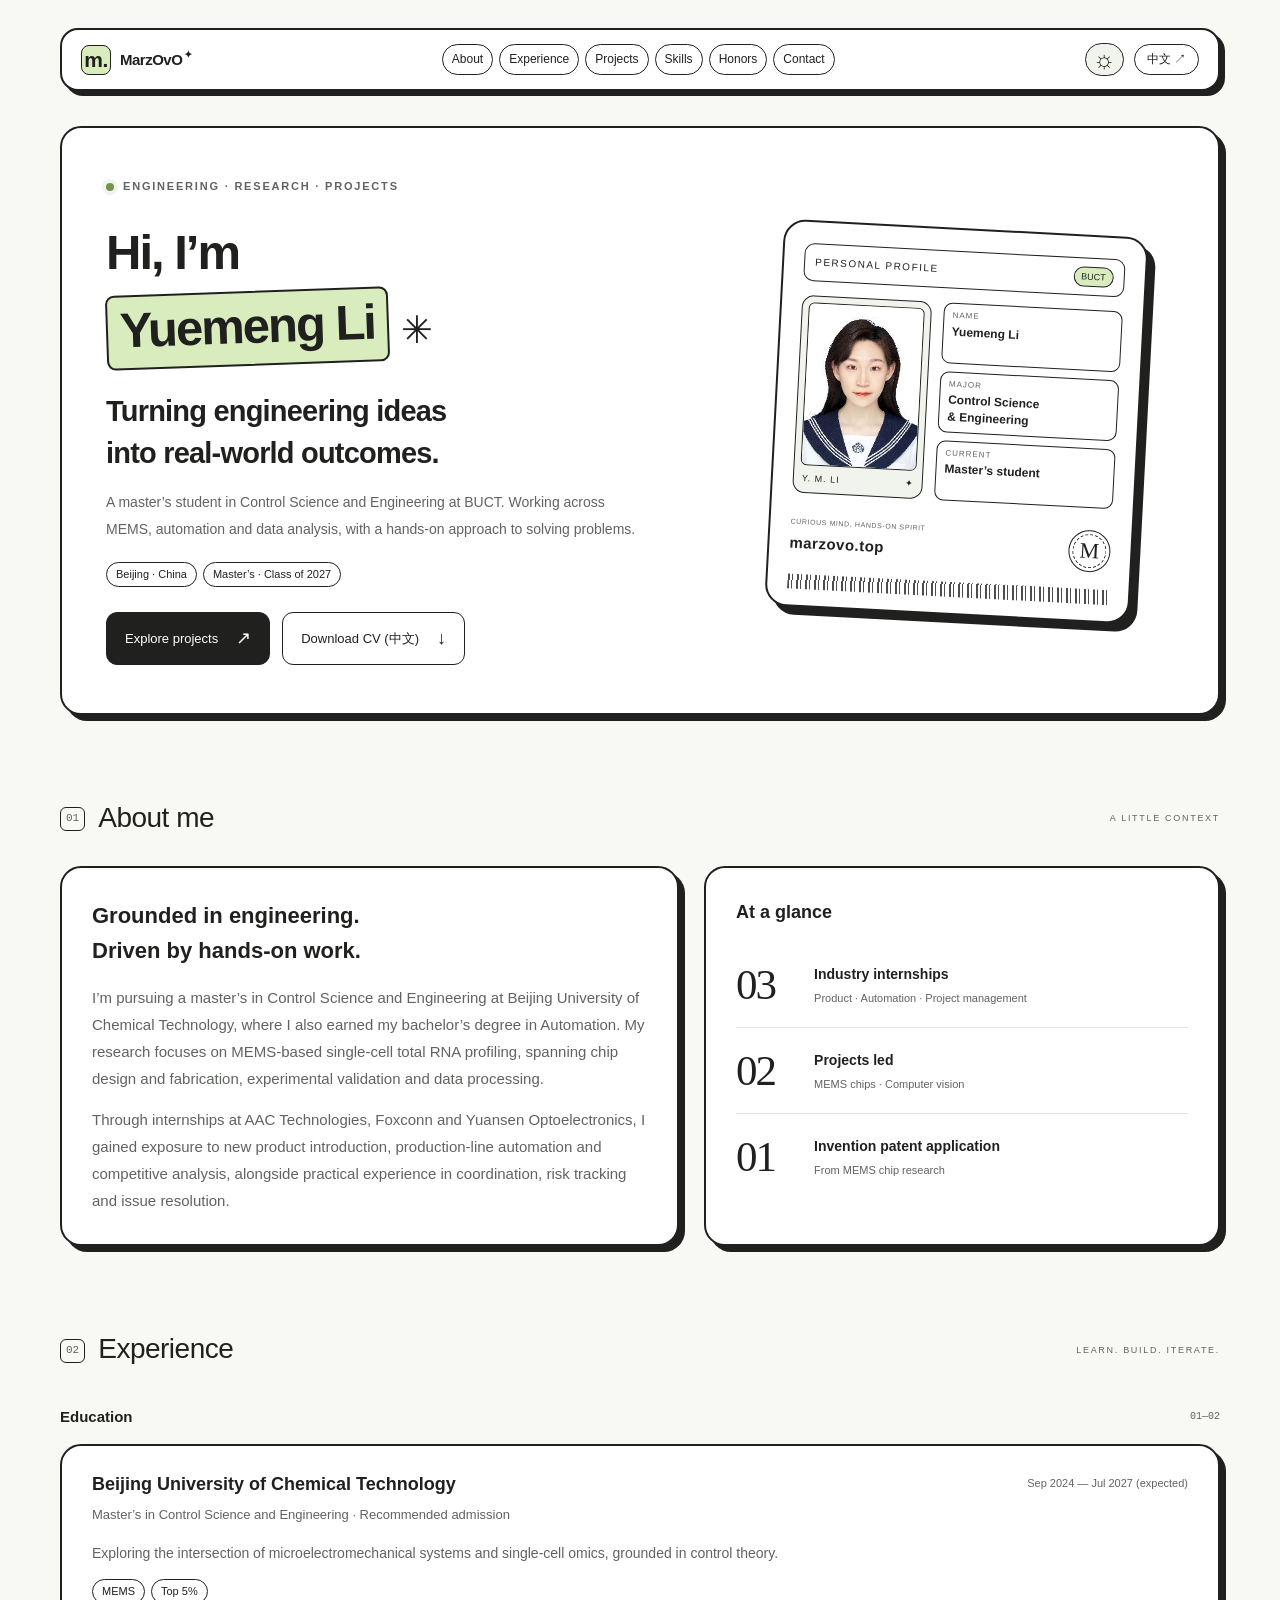
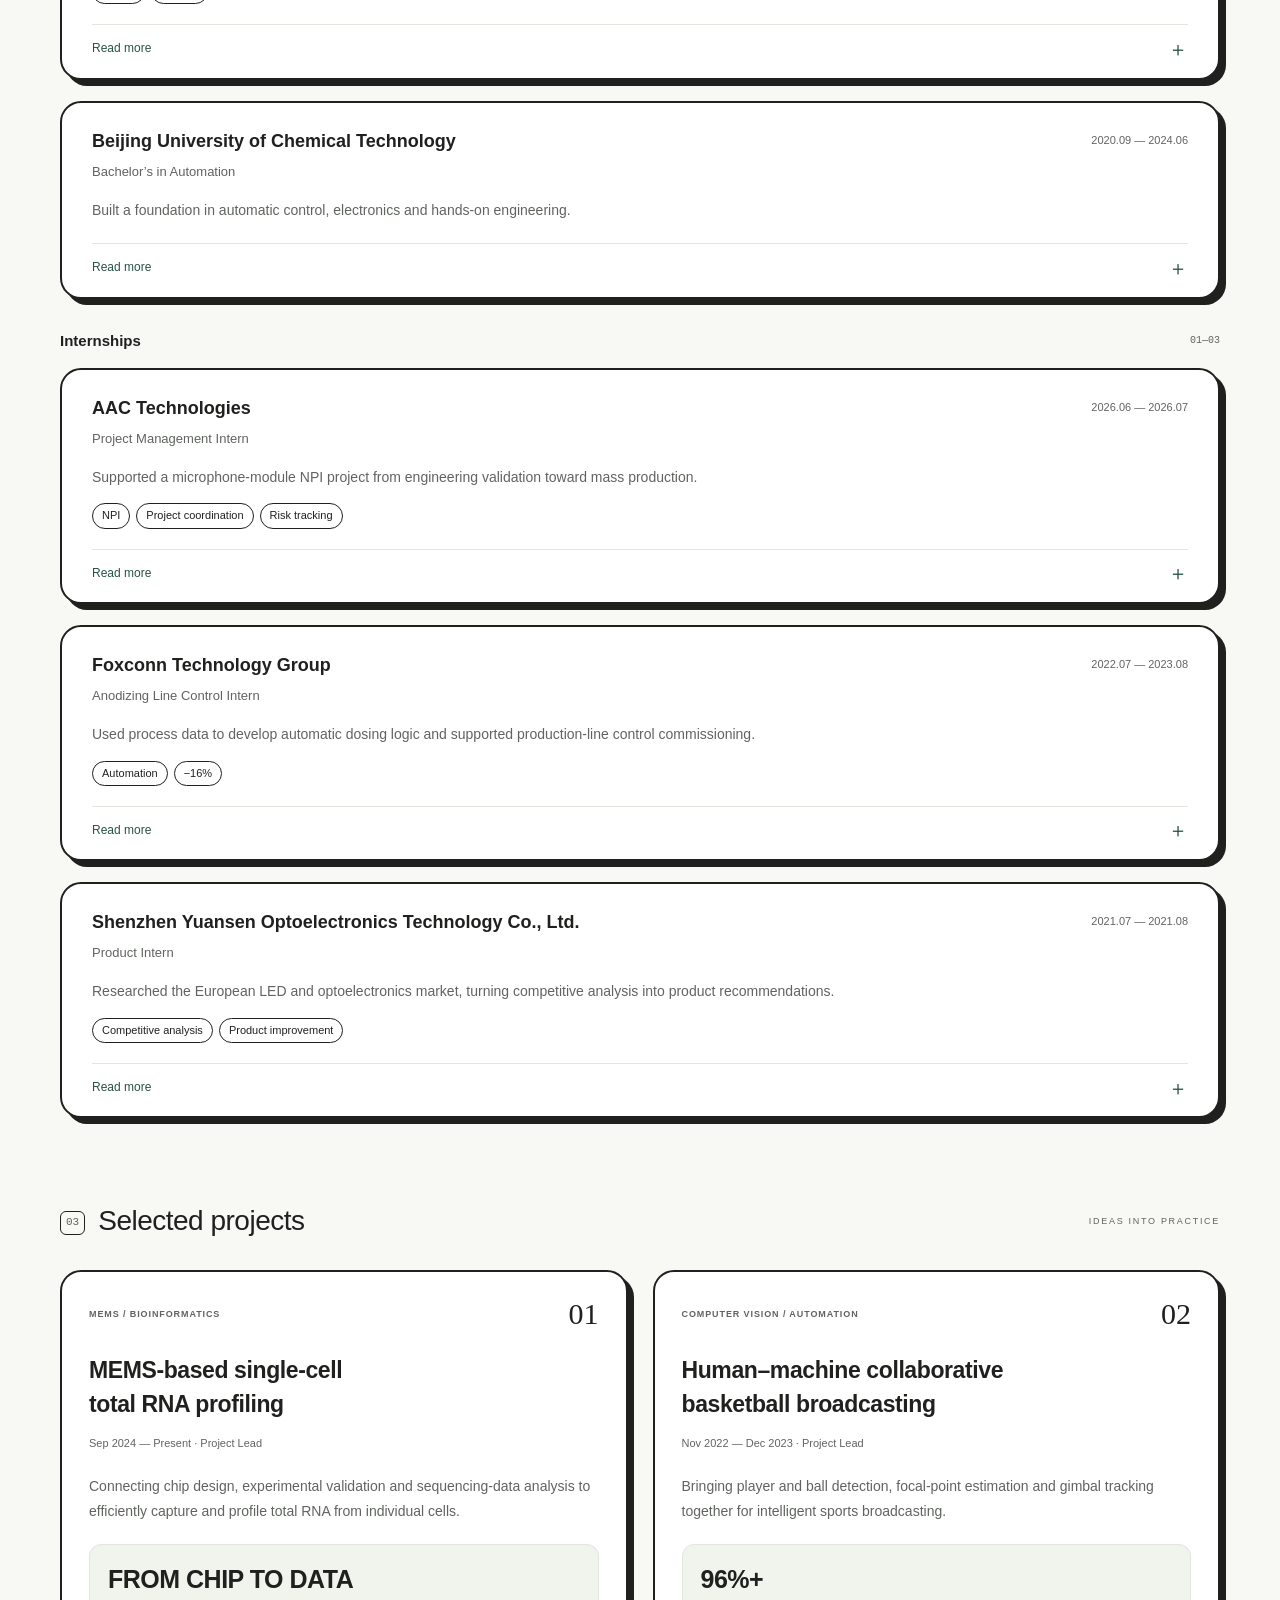
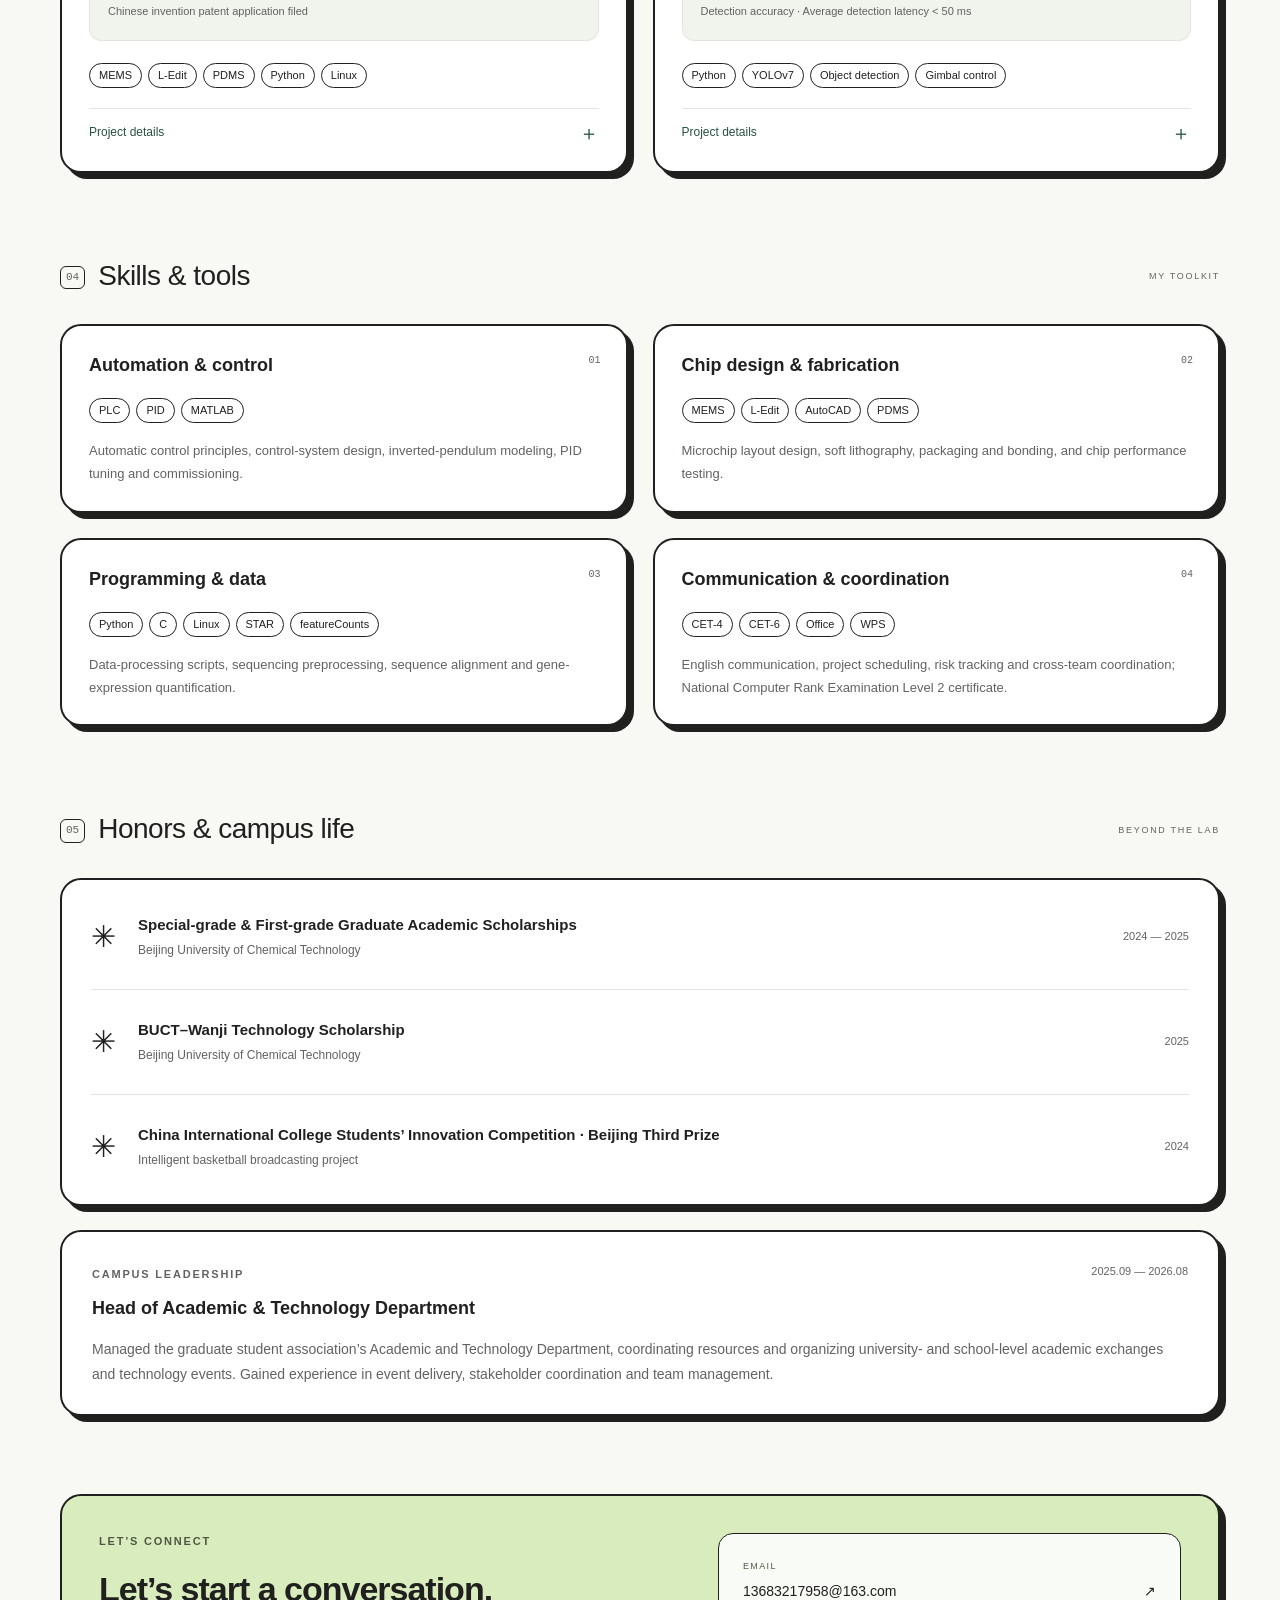
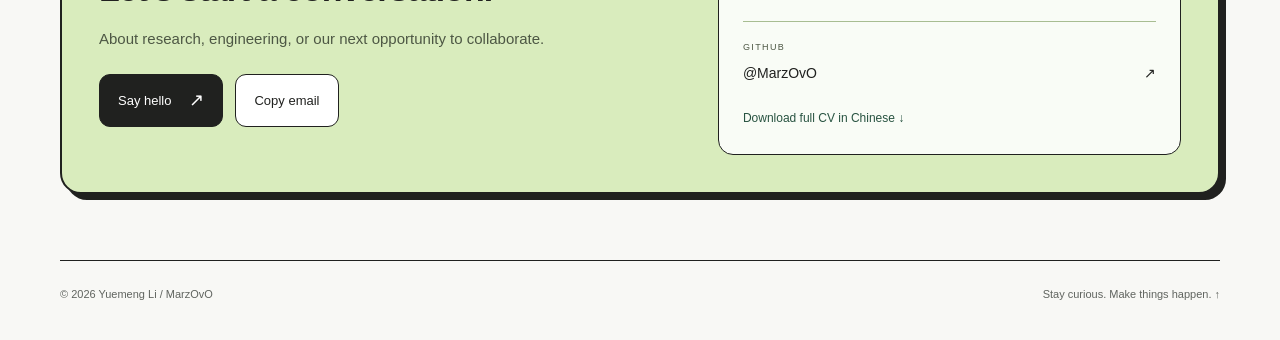
==== en/index.html @ f5cf318f "Build bilingual resume portfolio with responsive reference-inspired design" ====
<!doctype html>
<html lang="en">
<head>
<meta charset="utf-8"><meta name="viewport" content="width=device-width,initial-scale=1">
<title>Yuemeng Li | Engineering, Research & Projects</title><meta name="description" content="Personal portfolio of Yuemeng Li, a master’s student in Control Science and Engineering at BUCT, working across MEMS, automation, data analysis and project coordination.">
<meta name="theme-color" content="#f8f8f5"><meta name="color-scheme" content="light dark">
<link rel="canonical" href="https://marzovo.top/en/">
<link rel="alternate" hreflang="zh-CN" href="https://marzovo.top/"><link rel="alternate" hreflang="en" href="https://marzovo.top/en/"><link rel="alternate" hreflang="x-default" href="https://marzovo.top/">
<meta property="og:type" content="website"><meta property="og:title" content="Yuemeng Li | Engineering, Research & Projects"><meta property="og:description" content="Personal portfolio of Yuemeng Li, a master’s student in Control Science and Engineering at BUCT, working across MEMS, automation, data analysis and project coordination."><meta property="og:url" content="https://marzovo.top/en/"><meta property="og:locale" content="en_US">
<link rel="icon" type="image/svg+xml" href="../assets/favicon.svg">
<script src="../assets/theme.js"></script><link rel="stylesheet" href="../assets/style.css">
<script src="../assets/site.js" defer></script>
</head>
<body>
<a class="skip-link" href="#main">Skip to content</a>
<header class="site-header wrap"><a href="../index.html" class="brand" aria-label="Yuemeng Li, home"><span class="brand-mark" aria-hidden="true">m.</span><span>MarzOvO<span class="brand-dot" aria-hidden="true">✦</span></span></a><nav aria-label="Main navigation"><a href="#about">About</a><a href="#experience">Experience</a><a href="#projects">Projects</a><a href="#skills">Skills</a><a href="#honors">Honors</a><a href="#contact">Contact</a></nav><div class="header-controls"><button type="button" class="theme-toggle" aria-label="Toggle color theme" aria-pressed="false" hidden><span class="sun" aria-hidden="true">☼</span><span class="moon" aria-hidden="true">☾</span></button><a class="language-toggle" href="../index.html" lang="zh-CN" hreflang="zh-CN">中文<span aria-hidden="true"> ↗</span></a></div></header>
<main id="main" class="wrap">
<section class="hero card" aria-labelledby="intro-title"><div class="hero-copy"><p class="eyebrow"><span class="status-dot"></span>ENGINEERING · RESEARCH · PROJECTS</p><h1 id="intro-title">Hi, I’m<br><span class="name-label">Yuemeng Li</span><span class="hello-star" aria-hidden="true">✳</span></h1><p class="hero-title">Turning engineering ideas<br>into real-world outcomes.</p><p class="hero-description">A master’s student in Control Science and Engineering at BUCT. Working across MEMS, automation and data analysis, with a hands-on approach to solving problems.</p><div class="pills"><span>Beijing · China</span><span>Master’s · Class of 2027</span></div><div class="actions"><a class="button primary" href="#projects">Explore projects <span aria-hidden="true">↗</span></a><a class="button" href="../assets/resume-zh.pdf" download="Li-Yuemeng-CV-ZH.pdf">Download CV (中文) <span aria-hidden="true">↓</span></a></div></div>
<aside class="profile-card" aria-label="Profile card"><div class="id-header"><span>PERSONAL PROFILE</span><span class="id-chip">BUCT</span></div><div class="id-body"><div class="portrait-frame"><img src="../assets/portrait.jpg" alt="Portrait of Yuemeng Li" width="179" height="251"><div class="photo-caption">Y. M. LI <span>✦</span></div></div><dl><div><dt>NAME</dt><dd>Yuemeng Li</dd></div><div><dt>MAJOR</dt><dd>Control Science<br>& Engineering</dd></div><div><dt>CURRENT</dt><dd>Master’s student</dd></div></dl></div><div class="id-footer"><div><span class="tiny-label">CURIOUS MIND, HANDS-ON SPIRIT</span><span class="id-domain">marzovo.top</span></div><span class="seal" aria-hidden="true">M</span></div><div class="id-stripes" aria-hidden="true"></div></aside></section>
<section id="about"><div class="section-heading"><h2><span class="section-number">01</span>About me</h2><span class="section-note">A LITTLE CONTEXT</span></div><div class="about-grid"><article class="card about-copy"><h3>Grounded in engineering.<br>Driven by hands-on work.</h3><p>I’m pursuing a master’s in Control Science and Engineering at Beijing University of Chemical Technology, where I also earned my bachelor’s degree in Automation. My research focuses on MEMS-based single-cell total RNA profiling, spanning chip design and fabrication, experimental validation and data processing.</p><p>Through internships at AAC Technologies, Foxconn and Yuansen Optoelectronics, I gained exposure to new product introduction, production-line automation and competitive analysis, alongside practical experience in coordination, risk tracking and issue resolution.</p></article><aside class="card snapshot"><h3>At a glance</h3><div class="snapshot-row"><strong>03</strong><div><b>Industry internships</b><span>Product · Automation · Project management</span></div></div><div class="snapshot-row"><strong>02</strong><div><b>Projects led</b><span>MEMS chips · Computer vision</span></div></div><div class="snapshot-row"><strong>01</strong><div><b>Invention patent application</b><span>From MEMS chip research</span></div></div></aside></div></section>
<section id="experience"><div class="section-heading"><h2><span class="section-number">02</span>Experience</h2><span class="section-note">LEARN. BUILD. ITERATE.</span></div><h3 class="subheading">Education<span>01—02</span></h3><div class="entries"><article class="card entry"><div class="entry-heading"><div><h4>Beijing University of Chemical Technology</h4><p class="role">Master’s in Control Science and Engineering · Recommended admission</p></div><span class="date">Sep 2024 — Jul 2027 (expected)</span></div><p>Exploring the intersection of microelectromechanical systems and single-cell omics, grounded in control theory.</p><div class="pills"><span>MEMS</span><span>Top 5%</span></div><details><summary>Read more<span aria-hidden="true">＋</span></summary><div class="detail-content"><ul><li>GPA: 3.53 / 4.00; top 5% of the cohort.</li><li>Key courses: Modern Sensing Technology, Microelectromechanical Systems, System Identification and Modeling.</li></ul></div></details></article><article class="card entry"><div class="entry-heading"><div><h4>Beijing University of Chemical Technology</h4><p class="role">Bachelor’s in Automation</p></div><span class="date">2020.09 — 2024.06</span></div><p>Built a foundation in automatic control, electronics and hands-on engineering.</p><details><summary>Read more<span aria-hidden="true">＋</span></summary><div class="detail-content"><ul><li>GPA: 3.52 / 4.33; top 5% of the cohort.</li><li>Key courses: Automatic Control Principles, Modern Control Theory, Process Control, Analog Electronics and Digital Electronics.</li></ul></div></details></article></div><h3 class="subheading">Internships<span>01—03</span></h3><div class="entries"><article class="card entry"><div class="entry-heading"><div><h4>AAC Technologies</h4><p class="role">Project Management Intern</p></div><span class="date">2026.06 — 2026.07</span></div><p>Supported a microphone-module NPI project from engineering validation toward mass production.</p><div class="pills"><span>NPI</span><span>Project coordination</span><span>Risk tracking</span></div><details><summary>Read more<span aria-hidden="true">＋</span></summary><div class="detail-content"><ul><li>Helped maintain schedules and milestones, tracking design, materials, processes, equipment and production-line readiness.</li><li>Consolidated pilot yield, reliability, test consistency and quality-validation data, and tracked risks and deviations through closure.</li><li>Supported project progression as the sample scale grew from approximately 11.8K to 20K and product configurations converged.</li></ul></div></details></article><article class="card entry"><div class="entry-heading"><div><h4>Foxconn Technology Group</h4><p class="role">Anodizing Line Control Intern</p></div><span class="date">2022.07 — 2023.08</span></div><p>Used process data to develop automatic dosing logic and supported production-line control commissioning.</p><div class="pills"><span>Automation</span><span>−16%</span></div><details><summary>Read more<span aria-hidden="true">＋</span></summary><div class="detail-content"><ul><li>Monitored chemical concentrations and developed automatic dosing logic using collected data, reducing concentration fluctuations by approximately 16% and the frequency of manual dosing.</li><li>Helped commission automated overhead-crane controls, testing dwell times and travel paths for precise transfers between process baths.</li></ul></div></details></article><article class="card entry"><div class="entry-heading"><div><h4>Shenzhen Yuansen Optoelectronics Technology Co., Ltd.</h4><p class="role">Product Intern</p></div><span class="date">2021.07 — 2021.08</span></div><p>Researched the European LED and optoelectronics market, turning competitive analysis into product recommendations.</p><div class="pills"><span>Competitive analysis</span><span>Product improvement</span></div><details><summary>Read more<span aria-hidden="true">＋</span></summary><div class="detail-content"><ul><li>Collected specifications and pricing for 30+ competing products, conducting benchmark tests and price-elasticity analysis.</li><li>Proposed improvements based on competitor limitations and market gaps, and supported pricing and European-market promotion plans.</li></ul></div></details></article></div></section>
<section id="projects"><div class="section-heading"><h2><span class="section-number">03</span>Selected projects</h2><span class="section-note">IDEAS INTO PRACTICE</span></div><div class="project-grid"><article class="card project"><div class="project-top"><span class="eyebrow">MEMS / BIOINFORMATICS</span><span class="project-number">01</span></div><h3>MEMS-based single-cell<br>total RNA profiling</h3><p class="date">Sep 2024 — Present · Project Lead</p><p>Connecting chip design, experimental validation and sequencing-data analysis to efficiently capture and profile total RNA from individual cells.</p><div class="project-result"><strong>FROM CHIP TO DATA</strong><span>Chinese invention patent application filed</span></div><div class="pills"><span>MEMS</span><span>L-Edit</span><span>PDMS</span><span>Python</span><span>Linux</span></div><details><summary>Project details<span aria-hidden="true">＋</span></summary><div class="detail-content"><ul><li>Led chip structure design, mold lithography, PDMS casting and performance testing, iterating the chip and experimental protocols based on results.</li><li>Developed and ran part of the data-processing workflow with Cutadapt, STAR and featureCounts for sequencing preprocessing, alignment, expression quantification and downstream analysis.</li><li>Chinese invention patent application no. 2025115308827.</li></ul></div></details></article><article class="card project"><div class="project-top"><span class="eyebrow">COMPUTER VISION / AUTOMATION</span><span class="project-number">02</span></div><h3>Human–machine collaborative<br>basketball broadcasting</h3><p class="date">Nov 2022 — Dec 2023 · Project Lead</p><p>Bringing player and ball detection, focal-point estimation and gimbal tracking together for intelligent sports broadcasting.</p><div class="project-result"><strong>96%+</strong><span>Detection accuracy · Average detection latency < 50 ms</span></div><div class="pills"><span>Python</span><span>YOLOv7</span><span>Object detection</span><span>Gimbal control</span></div><details><summary>Project details<span aria-hidden="true">＋</span></summary><div class="detail-content"><ul><li>Built a labeled basketball dataset, trained a YOLOv7 player-and-ball detection model and deployed it on a mobile device.</li><li>Proposed a focal-point calculation method based on minimum enclosing circle fitting, using centroids and confidence scores; transmitted coordinates wirelessly to a microcontroller for automatic gimbal tracking.</li><li>Recognized under the national undergraduate innovation and entrepreneurship training program; awarded third prize in the Beijing division of the China International College Students’ Innovation Competition.</li></ul></div></details></article></div></section>
<section id="skills"><div class="section-heading"><h2><span class="section-number">04</span>Skills & tools</h2><span class="section-note">MY TOOLKIT</span></div><div class="skills-grid"><article class="card skill"><span class="skill-index">01</span><h3>Automation & control</h3><div class="pills"><span>PLC</span><span>PID</span><span>MATLAB</span></div><p>Automatic control principles, control-system design, inverted-pendulum modeling, PID tuning and commissioning.</p></article><article class="card skill"><span class="skill-index">02</span><h3>Chip design & fabrication</h3><div class="pills"><span>MEMS</span><span>L-Edit</span><span>AutoCAD</span><span>PDMS</span></div><p>Microchip layout design, soft lithography, packaging and bonding, and chip performance testing.</p></article><article class="card skill"><span class="skill-index">03</span><h3>Programming & data</h3><div class="pills"><span>Python</span><span>C</span><span>Linux</span><span>STAR</span><span>featureCounts</span></div><p>Data-processing scripts, sequencing preprocessing, sequence alignment and gene-expression quantification.</p></article><article class="card skill"><span class="skill-index">04</span><h3>Communication & coordination</h3><div class="pills"><span>CET-4</span><span>CET-6</span><span>Office</span><span>WPS</span></div><p>English communication, project scheduling, risk tracking and cross-team coordination; National Computer Rank Examination Level 2 certificate.</p></article></div></section>
<section id="honors"><div class="section-heading"><h2><span class="section-number">05</span>Honors & campus life</h2><span class="section-note">BEYOND THE LAB</span></div><div class="card awards"><div class="award-row"><span class="award-star" aria-hidden="true">✳</span><div><h3>Special-grade & First-grade Graduate Academic Scholarships</h3><p>Beijing University of Chemical Technology</p></div><span class="date">2024 — 2025</span></div><div class="award-row"><span class="award-star" aria-hidden="true">✳</span><div><h3>BUCT–Wanji Technology Scholarship</h3><p>Beijing University of Chemical Technology</p></div><span class="date">2025</span></div><div class="award-row"><span class="award-star" aria-hidden="true">✳</span><div><h3>China International College Students’ Innovation Competition · Beijing Third Prize</h3><p>Intelligent basketball broadcasting project</p></div><span class="date">2024</span></div></div><article class="card campus"><div class="entry-heading"><div><span class="eyebrow">CAMPUS LEADERSHIP</span><h3>Head of Academic & Technology Department</h3></div><span class="date">2025.09 — 2026.08</span></div><p>Managed the graduate student association’s Academic and Technology Department, coordinating resources and organizing university- and school-level academic exchanges and technology events. Gained experience in event delivery, stakeholder coordination and team management.</p></article></section>
<section id="contact" class="card contact"><div><p class="eyebrow">LET’S CONNECT</p><h2>Let’s start a conversation.</h2><p>About research, engineering, or our next opportunity to collaborate.</p><div class="actions"><a class="button primary" href="mailto:13683217958@163.com">Say hello <span aria-hidden="true">↗</span></a><button type="button" class="button copy-email" hidden>Copy email</button></div><p id="copy-status" class="copy-status" role="status" aria-live="polite"></p></div><div class="contact-info"><div><span class="tiny-label">EMAIL</span><a href="mailto:13683217958@163.com">13683217958@163.com <span aria-hidden="true">↗</span></a></div><div><span class="tiny-label">GITHUB</span><a href="https://github.com/MarzOvO" target="_blank" rel="noopener noreferrer">@MarzOvO <span aria-hidden="true">↗</span></a></div><a class="text-link" href="../assets/resume-zh.pdf" download="Li-Yuemeng-CV-ZH.pdf">Download full CV in Chinese ↓</a></div></section>
</main><footer class="wrap"><p>© 2026 Yuemeng Li <span> / MarzOvO</span></p><a href="#main">Stay curious. Make things happen. ↑</a></footer>
</body></html>
---- assets/style.css ----
:root{--bg:#f8f8f5;--paper:#fff;--ink:#20211f;--muted:#60645f;--accent:#d9ecbd;--link:#285341;--shadow:#20211f;--line:#e3e5df;--soft:#f1f3ed;color-scheme:light}
:root[data-theme="dark"]{--bg:#191d1b;--paper:#242a26;--ink:#f0f3eb;--muted:#b9c3b7;--accent:#d9ecbd;--link:#c1e4a7;--shadow:#080b09;--line:#465044;--soft:#30392f;color-scheme:dark}
*{box-sizing:border-box}html{scroll-behavior:smooth;scroll-padding-top:115px}body{margin:0;background:var(--bg);color:var(--ink);font-family:"Segoe UI","Microsoft YaHei","PingFang SC",Arial,sans-serif;font-size:15px;line-height:1.8;-webkit-font-smoothing:antialiased}a{color:inherit;text-decoration:none}button{font:inherit;color:inherit;cursor:pointer}button[hidden]{display:none}button,a,summary{-webkit-tap-highlight-color:transparent}a:focus-visible,button:focus-visible,summary:focus-visible{outline:3px solid var(--link);outline-offset:5px}p,h1,h2,h3,h4{margin:0}p{color:var(--muted)}b,strong,h1,h2,h3,h4{color:var(--ink)}.wrap{width:min(1160px,calc(100% - 80px));margin-inline:auto}.skip-link{position:fixed;top:-100px;left:20px;background:var(--accent);color:#20211f;padding:10px;z-index:50}.skip-link:focus{top:10px}.site-header{display:flex;align-items:center;gap:26px;margin-top:28px;padding:13px 19px;border:2px solid var(--ink);border-radius:18px;box-shadow:5px 5px 0 var(--shadow);background:var(--paper);position:sticky;top:16px;z-index:10}.brand{display:flex;align-items:center;gap:9px;white-space:nowrap;font-weight:650;letter-spacing:-.5px}.brand-mark{display:grid;place-items:center;background:var(--accent);border:1.5px solid var(--ink);border-radius:8px;width:30px;height:30px;color:#20211f;font-size:21px;line-height:1}.brand-dot{font-size:10px;vertical-align:top;margin-left:2px}.site-header nav{display:flex;gap:6px;margin:auto;flex-wrap:wrap;justify-content:center}.site-header nav a,.language-toggle{border:1.5px solid var(--ink);border-radius:30px;padding:5px 12px;font-size:12px;line-height:1.6;white-space:nowrap}.site-header nav a:hover,.language-toggle:hover{background:var(--accent);color:#20211f}.header-controls{display:flex;align-items:center;gap:10px}.theme-toggle{width:39px;height:33px;background:var(--soft);border:1.5px solid var(--ink);border-radius:20px;font-size:25px;line-height:1}.moon{display:none}[data-theme="dark"] .moon{display:inline}[data-theme="dark"] .sun{display:none}.card{background:var(--paper);border:2px solid var(--ink);border-radius:21px;box-shadow:6px 6px 0 var(--shadow)}.hero{display:grid;grid-template-columns:minmax(0,1.35fr) minmax(300px,1fr);gap:46px;align-items:center;padding:50px 44px 48px;margin-top:35px;position:relative}.eyebrow{font-size:11px;letter-spacing:1.8px;font-weight:600;line-height:1.6;color:var(--muted)}.hero .eyebrow{display:flex;align-items:center;gap:9px}.status-dot{width:8px;height:8px;border-radius:50%;background:#75934e;box-shadow:0 0 0 4px var(--soft)}h1{font-size:clamp(36px,4.2vw,54px);font-weight:650;line-height:1.32;letter-spacing:-2px;margin-top:24px}.name-label{display:inline-block;background:var(--accent);color:#20211f;border:2px solid var(--ink);border-radius:9px;padding:1px 12px 5px;margin:7px 0 0;transform:rotate(-2deg)}.hello-star{font-size:50px;margin-left:18px;display:inline-block;color:var(--ink);font-weight:400;vertical-align:middle}.hero-title{color:var(--ink);font-size:clamp(24px,2.8vw,34px);font-weight:650;letter-spacing:-.8px;line-height:1.45;margin:24px 0 15px}.hero-description{max-width:535px;line-height:1.9}.pills{display:flex;gap:6px;flex-wrap:wrap}.pills span{border:1px solid var(--ink);border-radius:30px;font-size:11px;line-height:1.55;padding:3px 9px;color:var(--ink)}.hero .pills{margin-top:20px}.actions{display:flex;gap:12px;flex-wrap:wrap;margin-top:25px}.button{display:inline-flex;align-items:center;justify-content:center;gap:18px;min-height:45px;padding:9px 18px;border:1.5px solid var(--ink);border-radius:11px;background:var(--paper);font-size:13px;font-weight:500;transition:transform .15s,box-shadow .15s}.button:hover{transform:translate(-2px,-2px);box-shadow:3px 3px 0 var(--shadow)}.button.primary{background:var(--ink);color:var(--paper)}.button span{font-size:18px}.profile-card{background:var(--paper);border:2px solid var(--ink);border-radius:22px;box-shadow:8px 8px 0 var(--shadow);padding:21px 20px 16px;transform:rotate(3deg);max-width:365px;width:100%;justify-self:center;position:relative}.id-header{border:1.5px solid var(--ink);border-radius:10px;padding:8px 10px;display:flex;align-items:center;justify-content:space-between;font-size:10px;letter-spacing:1.5px}.id-chip{border:1px solid var(--ink);border-radius:20px;font-size:9px;letter-spacing:0;padding:1px 7px;background:var(--accent);color:#20211f}.id-body{display:grid;grid-template-columns:130px minmax(0,1fr);gap:12px;margin-top:14px}.portrait-frame{padding:6px;border:1.5px solid var(--ink);border-radius:12px;background:var(--soft)}.portrait-frame img{display:block;width:100%;height:auto;aspect-ratio:179/251;object-fit:cover;border:1px solid var(--ink);border-radius:6px}.photo-caption{display:flex;justify-content:space-between;align-items:center;font-size:9px;letter-spacing:1px;padding:5px 2px 0}dl{margin:0;display:flex;flex-direction:column;gap:8px}dl>div{border:1.5px solid var(--ink);border-radius:9px;padding:5px 8px;flex:1}dt{font-size:8px;letter-spacing:1px;color:var(--muted)}dd{margin:0;font-size:12px;font-weight:600;line-height:1.45;overflow-wrap:anywhere}.id-footer{display:flex;align-items:center;justify-content:space-between;margin-top:22px;gap:8px}.tiny-label{display:block;color:var(--muted);font-size:9px;letter-spacing:1.4px}.id-footer .tiny-label{font-size:7px;letter-spacing:.6px}.id-domain{font-size:15px;font-weight:600;letter-spacing:.5px}.seal{border:1.5px solid var(--ink);border-radius:50%;height:42px;width:42px;display:grid;place-items:center;outline:1px dashed var(--ink);outline-offset:-5px;font-family:Georgia,serif;font-size:22px}.id-stripes{margin-top:17px;height:15px;opacity:.8;background:repeating-linear-gradient(90deg,var(--ink) 0 2px,transparent 2px 4px,var(--ink) 4px 5px,transparent 5px 9px);width:100%}section:not(.hero){margin-top:78px}.section-heading{display:flex;align-items:center;justify-content:space-between;gap:18px;margin-bottom:23px}h2{font-size:28px;font-weight:500;letter-spacing:-.5px}.section-number{display:inline-block;font-family:ui-monospace,monospace;font-size:11px;letter-spacing:0;margin-right:13px;color:var(--muted);vertical-align:middle;border:1px solid var(--ink);border-radius:6px;padding:1px 5px}.section-note{font-size:9px;letter-spacing:1.7px;color:var(--muted)}h3{font-size:18px;line-height:1.6;font-weight:600}h4{font-size:18px;line-height:1.55;font-weight:600}.about-grid{display:grid;grid-template-columns:1.2fr 1fr;gap:25px}.about-copy{padding:30px}.about-copy h3{font-size:22px;margin-bottom:16px}.about-copy p+p{margin-top:14px}.snapshot{padding:30px}.snapshot h3{margin-bottom:15px}.snapshot-row{display:flex;align-items:center;gap:23px;padding:18px 0;border-bottom:1px solid var(--line)}.snapshot-row:last-child{border:0;padding-bottom:0}.snapshot-row strong{font-family:Georgia,serif;font-size:43px;line-height:1;letter-spacing:-2px;width:55px;font-weight:400}.snapshot-row b{font-size:14px}.snapshot-row span{display:block;font-size:11px;margin-top:2px;color:var(--muted)}.subheading{display:flex;align-items:center;justify-content:space-between;font-size:15px;margin:30px 0 15px}.subheading span{font-family:ui-monospace,monospace;font-size:10px;font-weight:400;color:var(--muted)}.entries{display:grid;gap:21px}.entry{padding:25px 30px 18px}.entry-heading{display:flex;align-items:flex-start;justify-content:space-between;gap:25px}.role{font-size:13px;margin-top:4px}.date{font-size:11px;color:var(--muted);white-space:nowrap;line-height:1.8}.entry-heading .date{padding-top:3px}.entry>p{margin-top:15px;font-size:14px}.entry>.pills{margin-top:13px}details{border-top:1px solid var(--line);margin-top:20px}summary{padding-top:13px;display:flex;align-items:center;justify-content:space-between;cursor:pointer;list-style:none;font-size:12px;color:var(--link)}summary::-webkit-details-marker{display:none}summary span{font-size:20px;line-height:1;transition:transform .2s}details[open] summary span{transform:rotate(45deg)}.detail-content{font-size:13px;color:var(--muted);padding-top:12px}.detail-content ul{padding-left:20px;margin:0}.detail-content li{margin:8px 0}.project-grid,.skills-grid{display:grid;grid-template-columns:1fr 1fr;gap:25px}.project{padding:27px;display:flex;flex-direction:column}.project-top{display:flex;justify-content:space-between;gap:15px;align-items:center;margin-bottom:24px}.project-top .eyebrow{font-size:9px;letter-spacing:.9px}.project-number{font-family:Georgia,serif;font-size:30px;line-height:1}.project h3{font-size:23px;line-height:1.5;letter-spacing:-.4px}.project>.date{margin-top:12px}.project>p:not(.date){font-size:14px;margin:20px 0;flex:1}.project-result{background:var(--soft);border:1px solid var(--line);border-radius:12px;padding:18px;margin-bottom:22px}.project-result strong{font-size:25px;line-height:1.3;font-weight:600;letter-spacing:-.5px;display:block}.project-result span{display:block;font-size:11px;color:var(--muted);margin-top:7px}.project details{margin-top:20px}.skill{padding:25px 27px;position:relative}.skill-index{position:absolute;top:26px;right:25px;font-family:ui-monospace,monospace;font-size:10px;color:var(--muted)}.skill h3{margin-bottom:18px;padding-right:20px}.skill p{font-size:13px;margin-top:16px}.awards{padding:5px 29px}.award-row{display:flex;align-items:center;gap:22px;padding:25px 0;border-bottom:1px solid var(--line)}.award-row:last-child{border:0}.award-star{font-size:30px;color:var(--ink)}.award-row>div{flex:1}.award-row h3{font-size:15px}.award-row p{font-size:12px;margin-top:3px}.campus{padding:27px 30px;margin-top:24px}.campus h3{margin-top:8px}.campus>p{margin-top:14px;font-size:14px}.contact{display:grid;grid-template-columns:1.25fr 1fr;gap:40px;padding:37px;background:var(--accent);color:#20211f;--paper:#fff;--ink:#20211f;--muted:#4d5744;--link:#285341;--line:#a8bd92}.contact h2{font-size:34px;font-weight:600;line-height:1.4;letter-spacing:-1px;margin:15px 0 12px}.contact-info{align-self:center;padding:24px;border:1.5px solid var(--ink);border-radius:15px;background:#f9fcf6}.contact-info>div+div{border-top:1px solid var(--line);margin-top:17px;padding-top:17px}.contact-info a{display:flex;justify-content:space-between;gap:8px;font-size:14px;overflow-wrap:anywhere}.contact-info .tiny-label{margin-bottom:5px}.contact-info .text-link{margin-top:22px;font-size:12px;color:var(--link);display:inline-block}.copy-status{min-height:20px;font-size:11px;margin-top:8px}.contact .actions{margin-top:22px}footer{display:flex;justify-content:space-between;gap:25px;border-top:1px solid var(--ink);padding:24px 0 35px;margin-top:66px!important;font-size:11px}footer span{color:var(--muted)}footer a{color:var(--muted)}html[lang="en"] .hero-title{font-size:29px}html[lang="en"] h1{font-size:49px}html[lang="en"] .hello-star{font-size:38px;margin-left:12px}html[lang="en"] .hero-description{font-size:14px}html[lang="en"] .site-header{gap:15px}html[lang="en"] .site-header nav a{padding-inline:9px}
@media(min-width:1350px){.hero{padding:57px 49px}.hero-title{font-size:35px}}
@media(max-width:1050px){.wrap{width:calc(100% - 52px)}.site-header{gap:12px;flex-wrap:wrap}.site-header nav{order:3;flex-basis:100%;justify-content:space-between;border-top:1px solid var(--line);padding-top:11px}.header-controls{margin-left:auto}.hero{gap:25px;padding:36px 30px;grid-template-columns:minmax(0,1.2fr) minmax(270px,1fr)}.profile-card{padding:17px 15px}.id-body{grid-template-columns:110px 1fr;gap:8px}.hero-title{font-size:27px}html[lang="en"] h1{font-size:40px}html[lang="en"] .hero-title{font-size:25px}.hello-star{font-size:38px}.about-copy,.snapshot{padding:25px}.entry-heading{gap:15px}.contact{padding:30px;gap:26px}.contact h2{font-size:28px}html{scroll-padding-top:155px}}
@media(max-width:720px){.wrap{width:calc(100% - 36px)}.site-header{margin-top:16px;top:8px;padding:11px 13px;border-radius:14px;box-shadow:4px 4px 0 var(--shadow)}.brand{font-size:14px}.site-header nav{gap:5px;justify-content:flex-start;overflow:auto;flex-wrap:nowrap}.site-header nav a{padding:4px 10px;font-size:11px}.language-toggle{font-size:11px}.hero{grid-template-columns:1fr;padding:30px 25px 38px;gap:40px;margin-top:25px}.hero-copy{max-width:100%}h1,html[lang="en"] h1{font-size:43px;letter-spacing:-1.5px}.hero-title,html[lang="en"] .hero-title{font-size:27px;margin-top:23px}.hero-description{font-size:14px}.desktop-break{display:none}.profile-card{max-width:315px;transform:rotate(2deg);padding:18px}.id-body{grid-template-columns:118px 1fr;gap:12px}.about-grid,.project-grid,.skills-grid,.contact{grid-template-columns:1fr}section:not(.hero){margin-top:55px}.section-heading{margin-bottom:19px}h2{font-size:24px}.section-note{display:none}.card{box-shadow:4px 4px 0 var(--shadow);border-radius:17px}.entry{padding:22px}.entry-heading{display:block}.entry-heading .date{display:block;margin-top:9px}.entry h4{font-size:17px}.about-copy,.snapshot{padding:25px}.snapshot-row{padding:15px 0}.project{padding:25px}.project h3{font-size:22px}.skills-grid{gap:20px}.awards{padding:3px 23px}.award-row{gap:15px;flex-wrap:wrap;align-items:flex-start;padding:23px 0}.award-row .date{width:100%;padding-left:39px;margin-top:-12px}.award-star{font-size:24px}.campus{padding:24px}.contact{padding:26px;gap:15px}.contact h2{font-size:29px}.contact-info{padding:21px}.contact-info a{font-size:13px}.button{font-size:12px;gap:12px;padding:10px 14px}.hero .actions{gap:10px}footer{flex-direction:column;gap:10px;margin-top:45px!important}html{scroll-padding-top:145px}}
@media(max-width:360px){.wrap{width:calc(100% - 28px)}.hero{padding-inline:20px}.hero h1,html[lang="en"] h1{font-size:36px}.hello-star{font-size:30px}.profile-card{padding:14px}.id-body{grid-template-columns:105px 1fr}.id-header{font-size:9px}.hero .actions{flex-direction:column}}
@media(prefers-reduced-motion:reduce){html{scroll-behavior:auto}*,*::before,*::after{transition:none!important;animation:none!important}}
@media print{html{scroll-behavior:auto}body{background:white;color:black;font-size:11px;--bg:white;--paper:white;--ink:black;--muted:#444;--line:#ccc;--soft:#f5f5f5}.wrap{width:100%}.site-header,.actions,.copy-status,footer,.skip-link{display:none!important}.hero{margin-top:0;padding:25px;gap:30px}.card,.profile-card{box-shadow:none;transform:none;break-inside:avoid}.hero{grid-template-columns:1.4fr 1fr}.profile-card{max-width:280px}.hero h1{font-size:35px}.hero-title{font-size:25px}section:not(.hero){margin-top:30px}.section-heading{margin-bottom:10px}.entry,.project,.skill,.about-copy,.snapshot{padding:20px}.contact{background:white}.contact-info{background:white}.contact a{color:black}a[href^="mailto"]{text-decoration:none}.date{white-space:normal}details .detail-content{display:block}h2{font-size:22px}}
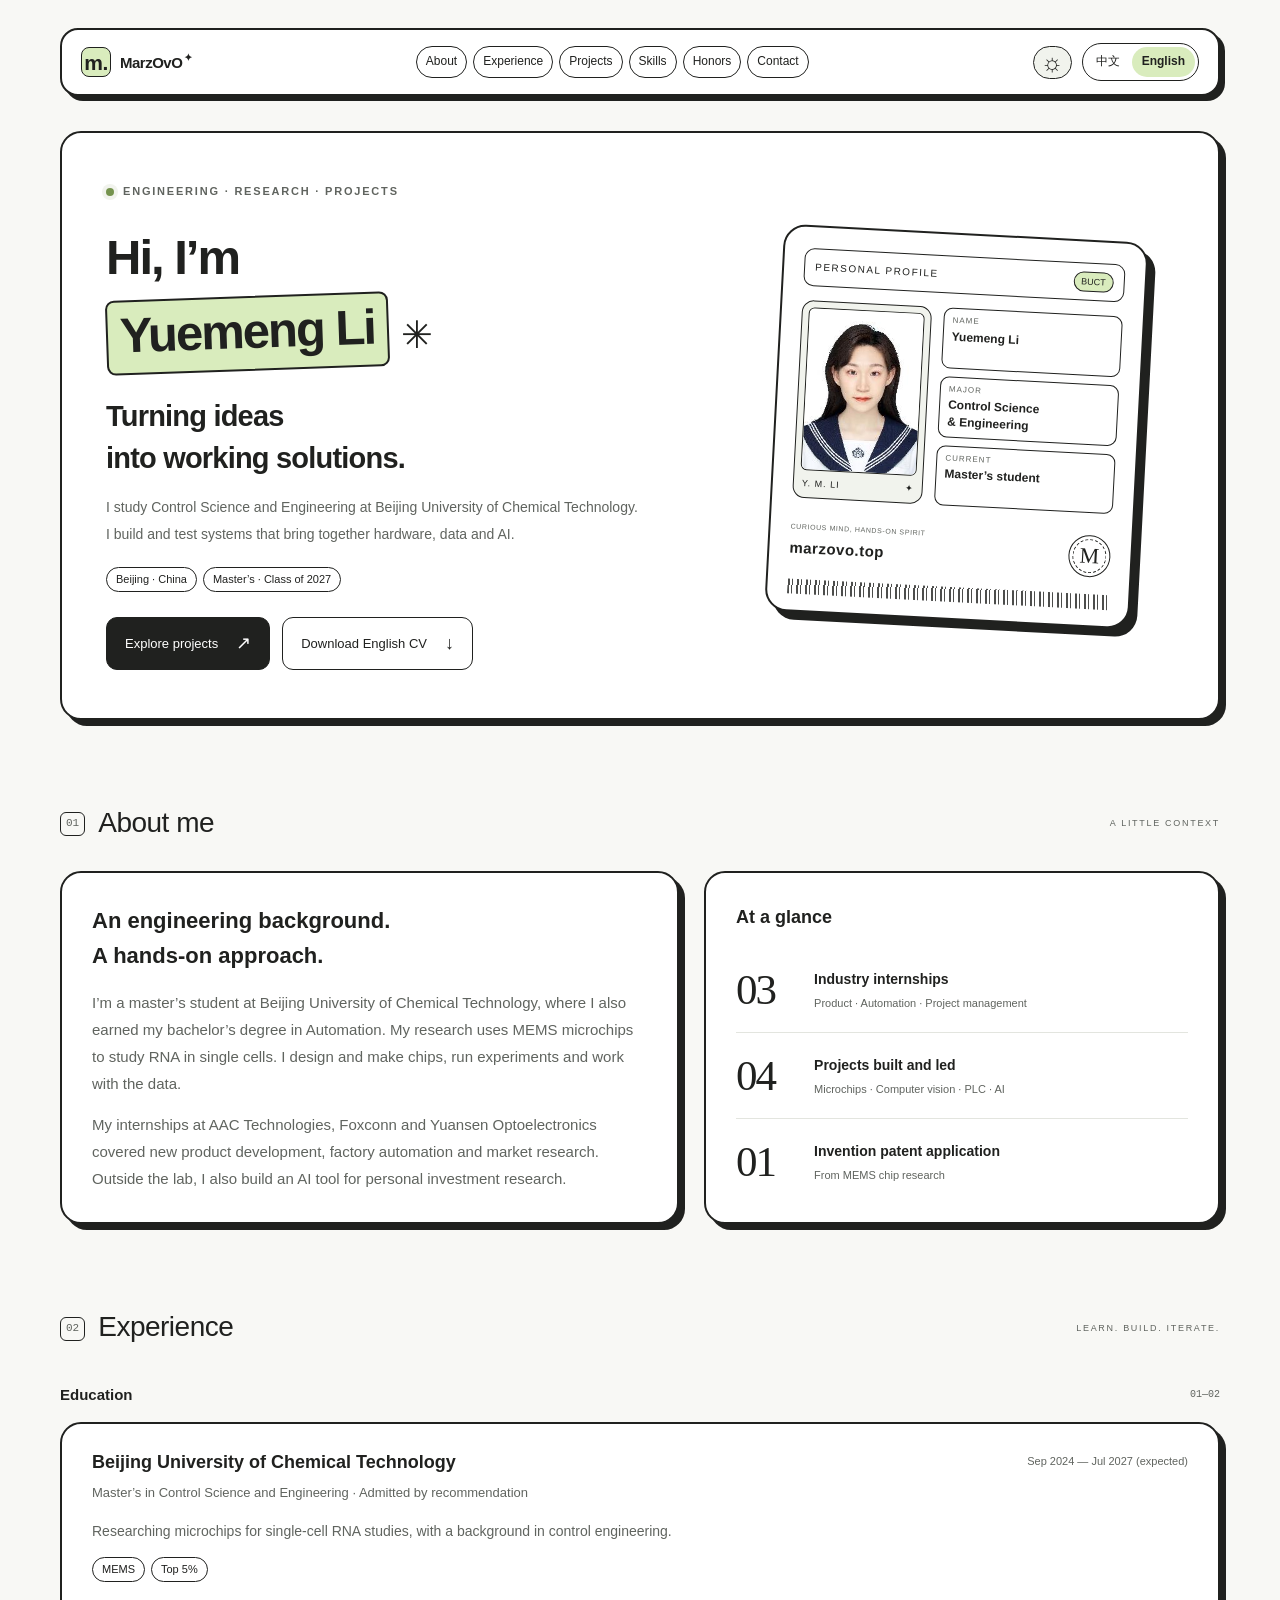
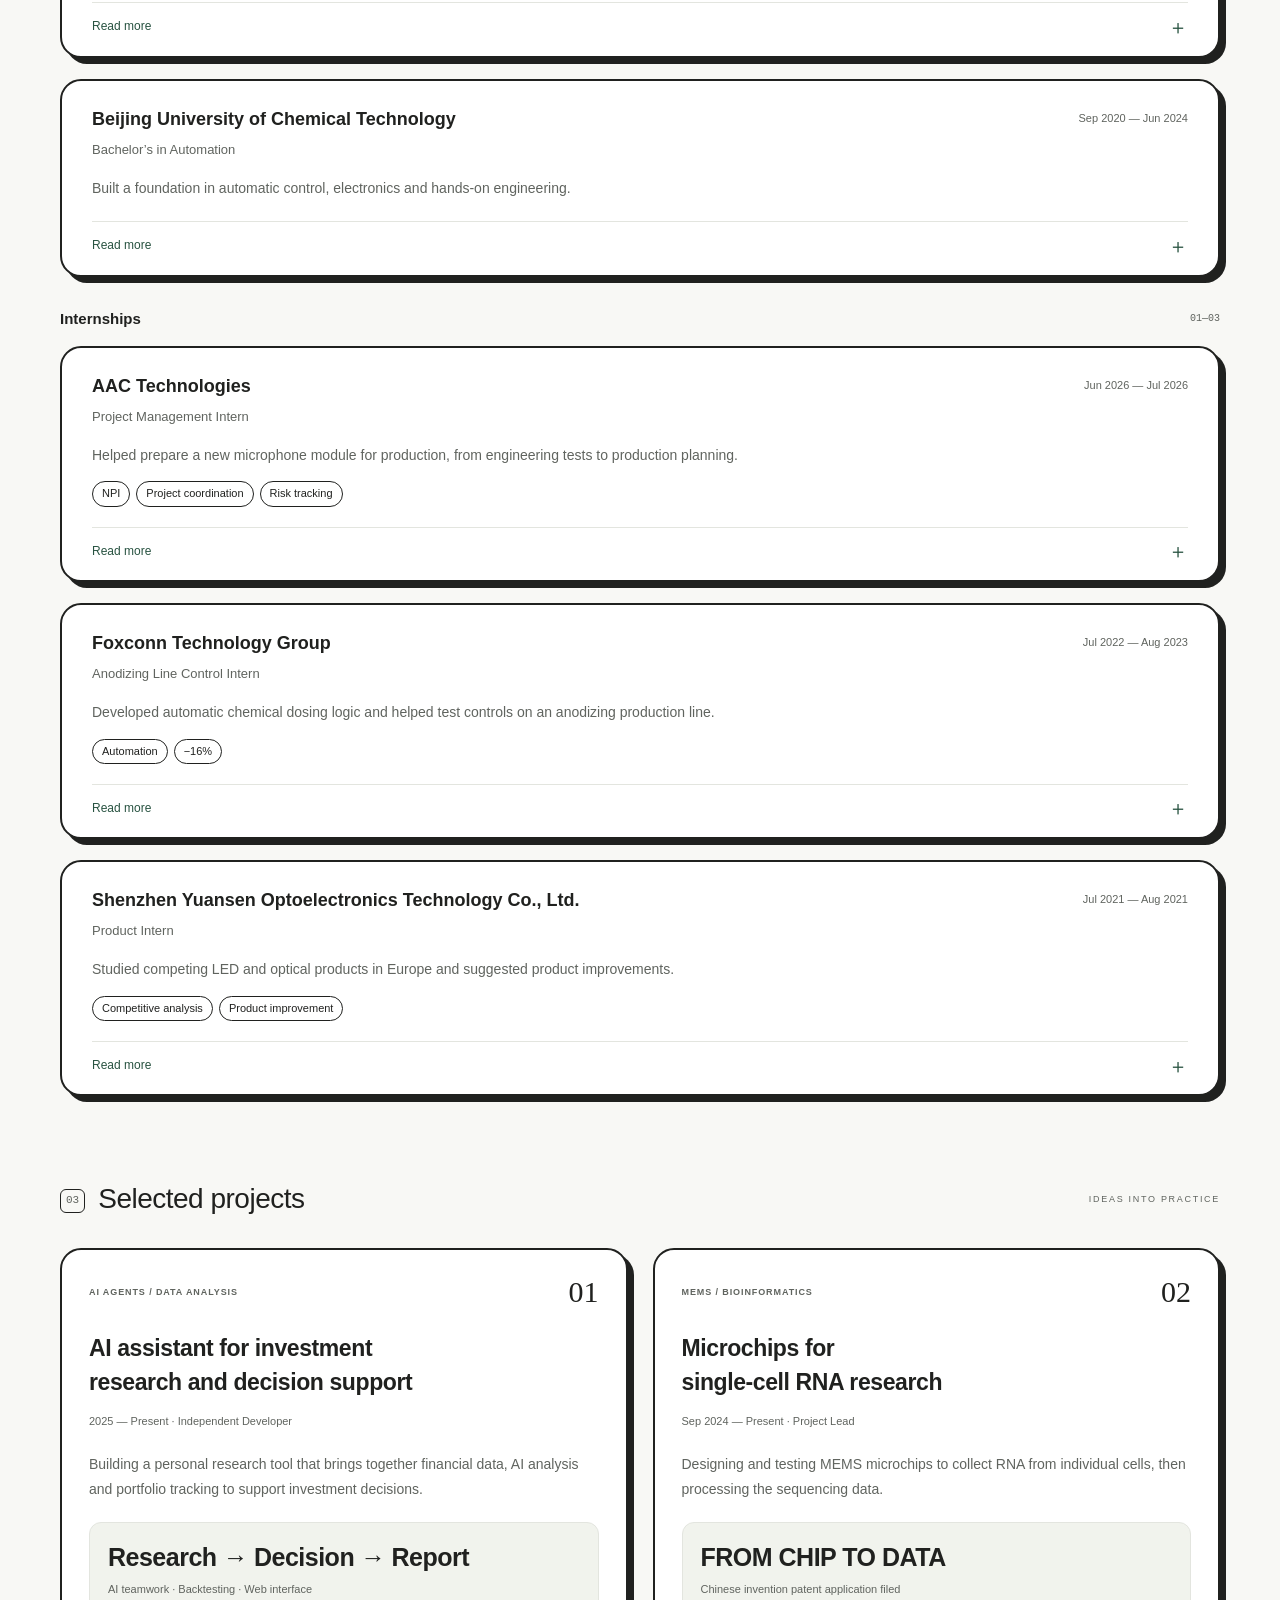
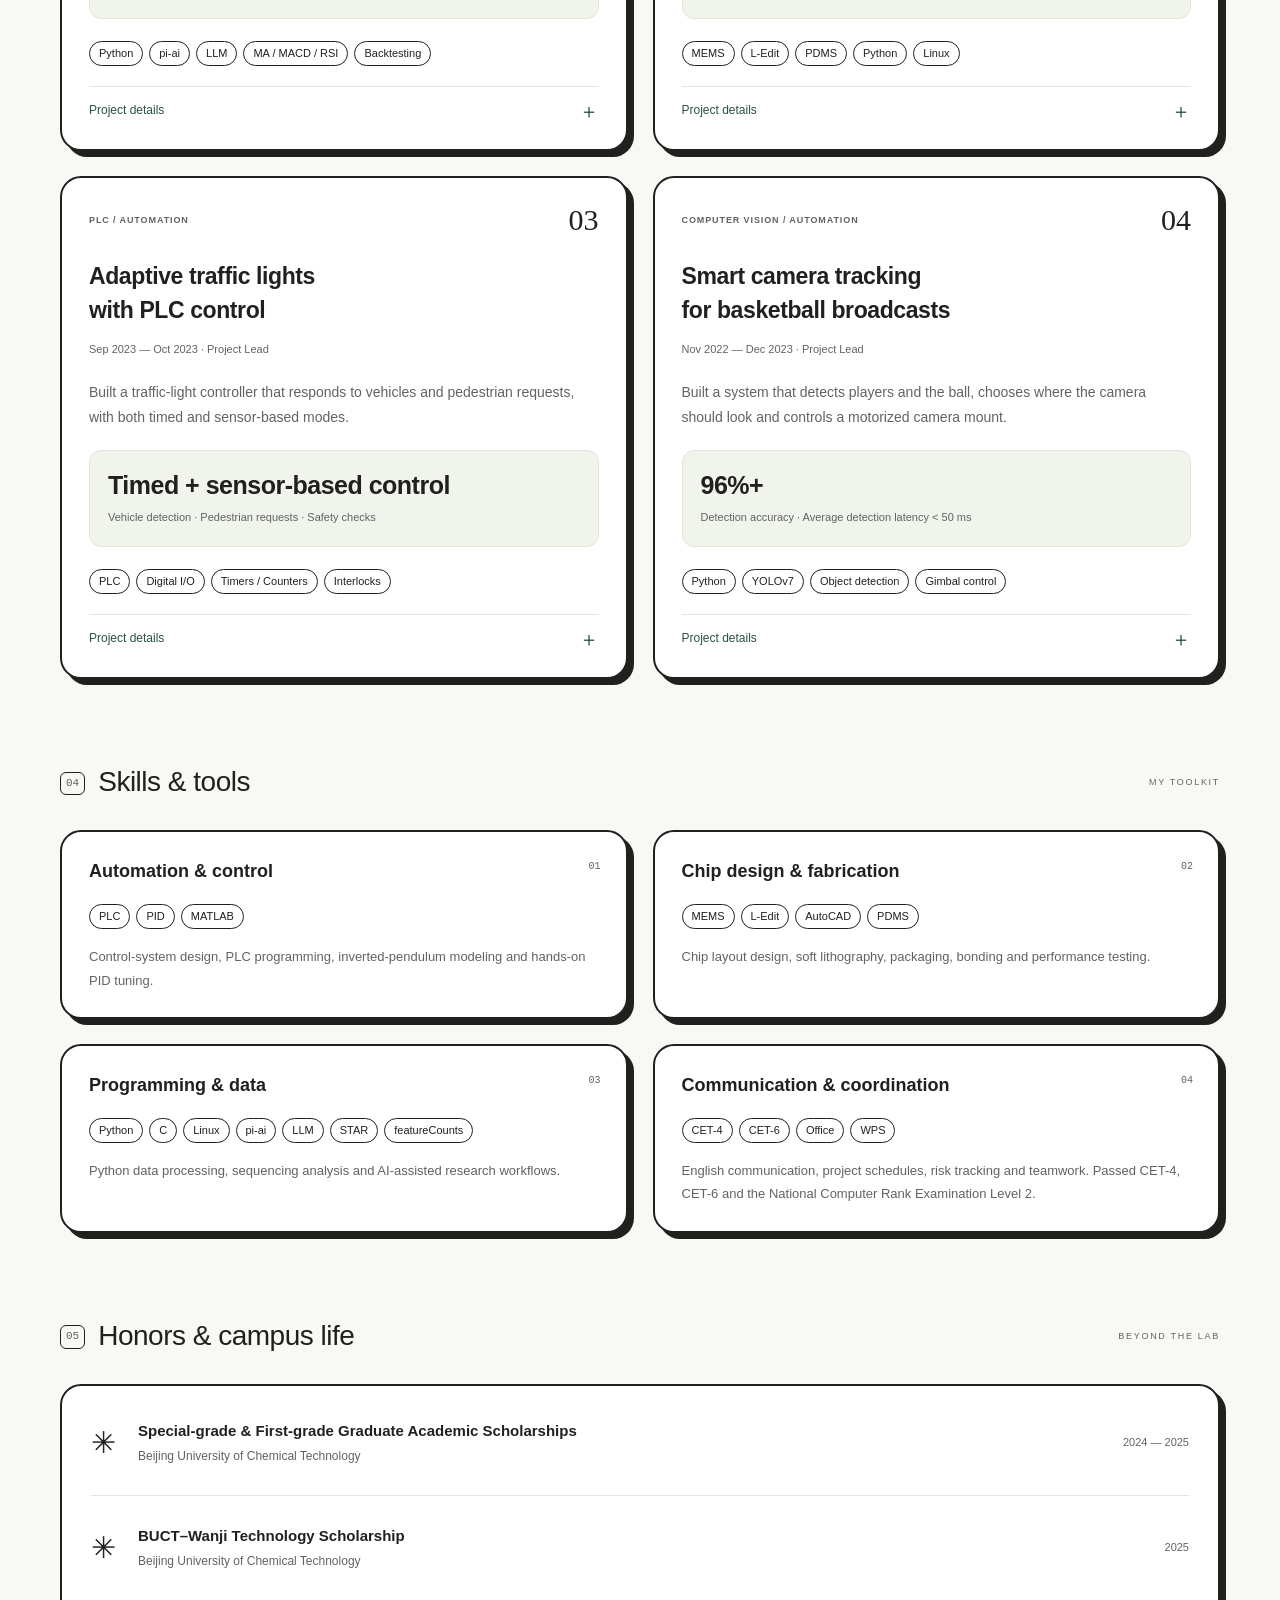
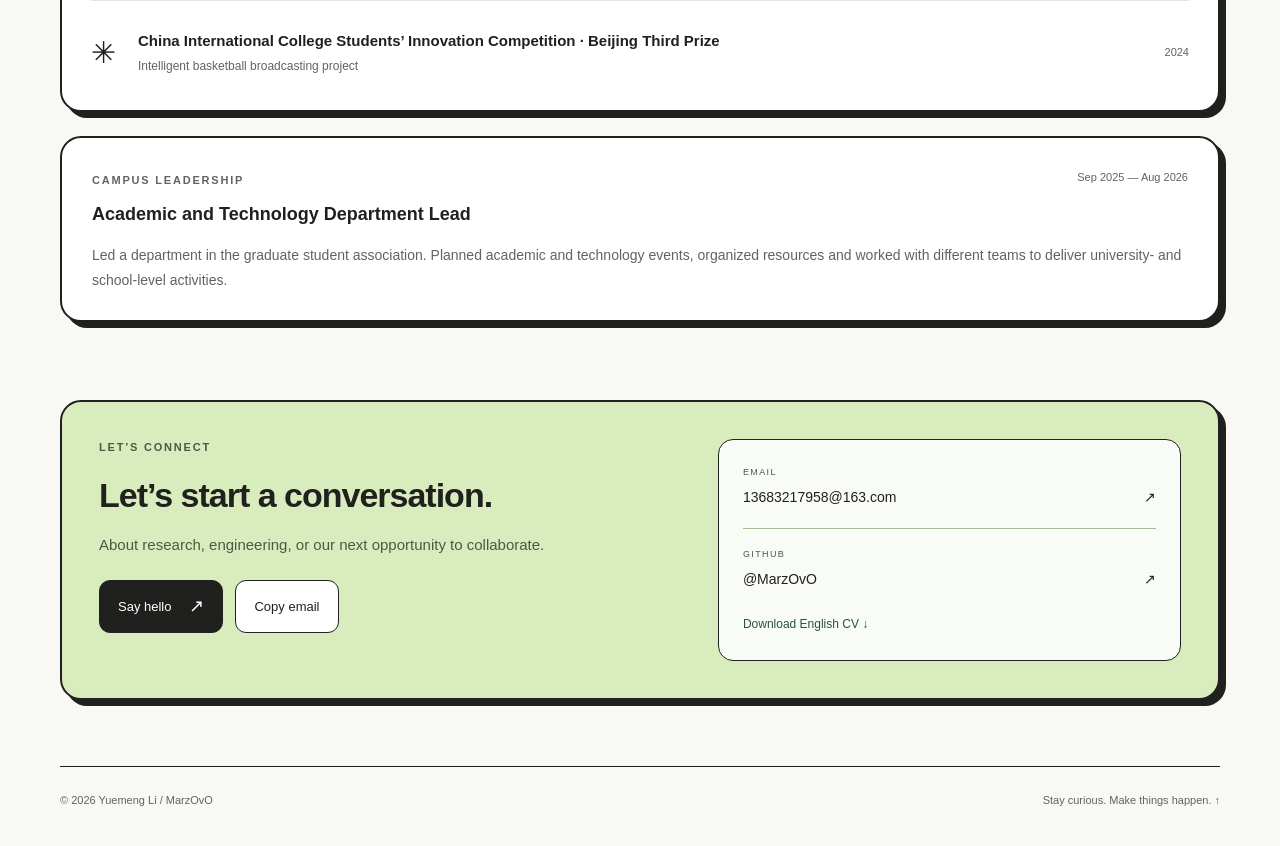
==== commit a4268d10: "add 2 projects" ====
--- a/en/index.html
+++ b/en/index.html
@@ -2,26 +2,26 @@
 <html lang="en">
 <head>
 <meta charset="utf-8"><meta name="viewport" content="width=device-width,initial-scale=1">
-<title>Yuemeng Li | Engineering, Research & Projects</title><meta name="description" content="Personal portfolio of Yuemeng Li, a master’s student in Control Science and Engineering at BUCT, working across MEMS, automation, data analysis and project coordination.">
+<title>Yuemeng Li | Engineering, Research & Projects</title><meta name="description" content="Yuemeng Li’s portfolio: a master’s student at BUCT with projects in microchips, automation, computer vision and AI, plus experience in product and project support.">
 <meta name="theme-color" content="#f8f8f5"><meta name="color-scheme" content="light dark">
 <link rel="canonical" href="https://marzovo.top/en/">
 <link rel="alternate" hreflang="zh-CN" href="https://marzovo.top/"><link rel="alternate" hreflang="en" href="https://marzovo.top/en/"><link rel="alternate" hreflang="x-default" href="https://marzovo.top/">
-<meta property="og:type" content="website"><meta property="og:title" content="Yuemeng Li | Engineering, Research & Projects"><meta property="og:description" content="Personal portfolio of Yuemeng Li, a master’s student in Control Science and Engineering at BUCT, working across MEMS, automation, data analysis and project coordination."><meta property="og:url" content="https://marzovo.top/en/"><meta property="og:locale" content="en_US">
+<meta property="og:type" content="website"><meta property="og:title" content="Yuemeng Li | Engineering, Research & Projects"><meta property="og:description" content="Yuemeng Li’s portfolio: a master’s student at BUCT with projects in microchips, automation, computer vision and AI, plus experience in product and project support."><meta property="og:url" content="https://marzovo.top/en/"><meta property="og:locale" content="en_US">
 <link rel="icon" type="image/svg+xml" href="../assets/favicon.svg">
 <script src="../assets/theme.js"></script><link rel="stylesheet" href="../assets/style.css">
 <script src="../assets/site.js" defer></script>
 </head>
 <body>
 <a class="skip-link" href="#main">Skip to content</a>
-<header class="site-header wrap"><a href="../index.html" class="brand" aria-label="Yuemeng Li, home"><span class="brand-mark" aria-hidden="true">m.</span><span>MarzOvO<span class="brand-dot" aria-hidden="true">✦</span></span></a><nav aria-label="Main navigation"><a href="#about">About</a><a href="#experience">Experience</a><a href="#projects">Projects</a><a href="#skills">Skills</a><a href="#honors">Honors</a><a href="#contact">Contact</a></nav><div class="header-controls"><button type="button" class="theme-toggle" aria-label="Toggle color theme" aria-pressed="false" hidden><span class="sun" aria-hidden="true">☼</span><span class="moon" aria-hidden="true">☾</span></button><a class="language-toggle" href="../index.html" lang="zh-CN" hreflang="zh-CN">中文<span aria-hidden="true"> ↗</span></a></div></header>
+<header class="site-header wrap"><a href="index.html" class="brand" aria-label="Yuemeng Li, home"><span class="brand-mark" aria-hidden="true">m.</span><span>MarzOvO<span class="brand-dot" aria-hidden="true">✦</span></span></a><nav aria-label="Main navigation"><a href="#about">About</a><a href="#experience">Experience</a><a href="#projects">Projects</a><a href="#skills">Skills</a><a href="#honors">Honors</a><a href="#contact">Contact</a></nav><div class="header-controls"><button type="button" class="theme-toggle" aria-label="Toggle color theme" aria-pressed="false" hidden><span class="sun" aria-hidden="true">☼</span><span class="moon" aria-hidden="true">☾</span></button><div class="language-switch" role="group" aria-label="Language selection"><a class="language-option" href="../index.html" lang="zh-CN" hreflang="zh-CN"  aria-label="Switch to Chinese">中文</a><a class="language-option" href="../en/index.html" lang="en" hreflang="en" aria-current="page" aria-label="English, current language">English</a></div></div></header>
 <main id="main" class="wrap">
-<section class="hero card" aria-labelledby="intro-title"><div class="hero-copy"><p class="eyebrow"><span class="status-dot"></span>ENGINEERING · RESEARCH · PROJECTS</p><h1 id="intro-title">Hi, I’m<br><span class="name-label">Yuemeng Li</span><span class="hello-star" aria-hidden="true">✳</span></h1><p class="hero-title">Turning engineering ideas<br>into real-world outcomes.</p><p class="hero-description">A master’s student in Control Science and Engineering at BUCT. Working across MEMS, automation and data analysis, with a hands-on approach to solving problems.</p><div class="pills"><span>Beijing · China</span><span>Master’s · Class of 2027</span></div><div class="actions"><a class="button primary" href="#projects">Explore projects <span aria-hidden="true">↗</span></a><a class="button" href="../assets/resume-zh.pdf" download="Li-Yuemeng-CV-ZH.pdf">Download CV (中文) <span aria-hidden="true">↓</span></a></div></div>
+<section class="hero card" aria-labelledby="intro-title"><div class="hero-copy"><p class="eyebrow"><span class="status-dot"></span>ENGINEERING · RESEARCH · PROJECTS</p><h1 id="intro-title">Hi, I’m<br><span class="name-label">Yuemeng Li</span><span class="hello-star" aria-hidden="true">✳</span></h1><p class="hero-title">Turning ideas<br>into working solutions.</p><p class="hero-description">I study Control Science and Engineering at Beijing University of Chemical Technology. I build and test systems that bring together hardware, data and AI.</p><div class="pills"><span>Beijing · China</span><span>Master’s · Class of 2027</span></div><div class="actions"><a class="button primary" href="#projects">Explore projects <span aria-hidden="true">↗</span></a><a class="button" href="../assets/resume-en.pdf" download="Li-Yuemeng-CV-EN.pdf">Download English CV <span aria-hidden="true">↓</span></a></div></div>
 <aside class="profile-card" aria-label="Profile card"><div class="id-header"><span>PERSONAL PROFILE</span><span class="id-chip">BUCT</span></div><div class="id-body"><div class="portrait-frame"><img src="../assets/portrait.jpg" alt="Portrait of Yuemeng Li" width="179" height="251"><div class="photo-caption">Y. M. LI <span>✦</span></div></div><dl><div><dt>NAME</dt><dd>Yuemeng Li</dd></div><div><dt>MAJOR</dt><dd>Control Science<br>& Engineering</dd></div><div><dt>CURRENT</dt><dd>Master’s student</dd></div></dl></div><div class="id-footer"><div><span class="tiny-label">CURIOUS MIND, HANDS-ON SPIRIT</span><span class="id-domain">marzovo.top</span></div><span class="seal" aria-hidden="true">M</span></div><div class="id-stripes" aria-hidden="true"></div></aside></section>
-<section id="about"><div class="section-heading"><h2><span class="section-number">01</span>About me</h2><span class="section-note">A LITTLE CONTEXT</span></div><div class="about-grid"><article class="card about-copy"><h3>Grounded in engineering.<br>Driven by hands-on work.</h3><p>I’m pursuing a master’s in Control Science and Engineering at Beijing University of Chemical Technology, where I also earned my bachelor’s degree in Automation. My research focuses on MEMS-based single-cell total RNA profiling, spanning chip design and fabrication, experimental validation and data processing.</p><p>Through internships at AAC Technologies, Foxconn and Yuansen Optoelectronics, I gained exposure to new product introduction, production-line automation and competitive analysis, alongside practical experience in coordination, risk tracking and issue resolution.</p></article><aside class="card snapshot"><h3>At a glance</h3><div class="snapshot-row"><strong>03</strong><div><b>Industry internships</b><span>Product · Automation · Project management</span></div></div><div class="snapshot-row"><strong>02</strong><div><b>Projects led</b><span>MEMS chips · Computer vision</span></div></div><div class="snapshot-row"><strong>01</strong><div><b>Invention patent application</b><span>From MEMS chip research</span></div></div></aside></div></section>
-<section id="experience"><div class="section-heading"><h2><span class="section-number">02</span>Experience</h2><span class="section-note">LEARN. BUILD. ITERATE.</span></div><h3 class="subheading">Education<span>01—02</span></h3><div class="entries"><article class="card entry"><div class="entry-heading"><div><h4>Beijing University of Chemical Technology</h4><p class="role">Master’s in Control Science and Engineering · Recommended admission</p></div><span class="date">Sep 2024 — Jul 2027 (expected)</span></div><p>Exploring the intersection of microelectromechanical systems and single-cell omics, grounded in control theory.</p><div class="pills"><span>MEMS</span><span>Top 5%</span></div><details><summary>Read more<span aria-hidden="true">＋</span></summary><div class="detail-content"><ul><li>GPA: 3.53 / 4.00; top 5% of the cohort.</li><li>Key courses: Modern Sensing Technology, Microelectromechanical Systems, System Identification and Modeling.</li></ul></div></details></article><article class="card entry"><div class="entry-heading"><div><h4>Beijing University of Chemical Technology</h4><p class="role">Bachelor’s in Automation</p></div><span class="date">2020.09 — 2024.06</span></div><p>Built a foundation in automatic control, electronics and hands-on engineering.</p><details><summary>Read more<span aria-hidden="true">＋</span></summary><div class="detail-content"><ul><li>GPA: 3.52 / 4.33; top 5% of the cohort.</li><li>Key courses: Automatic Control Principles, Modern Control Theory, Process Control, Analog Electronics and Digital Electronics.</li></ul></div></details></article></div><h3 class="subheading">Internships<span>01—03</span></h3><div class="entries"><article class="card entry"><div class="entry-heading"><div><h4>AAC Technologies</h4><p class="role">Project Management Intern</p></div><span class="date">2026.06 — 2026.07</span></div><p>Supported a microphone-module NPI project from engineering validation toward mass production.</p><div class="pills"><span>NPI</span><span>Project coordination</span><span>Risk tracking</span></div><details><summary>Read more<span aria-hidden="true">＋</span></summary><div class="detail-content"><ul><li>Helped maintain schedules and milestones, tracking design, materials, processes, equipment and production-line readiness.</li><li>Consolidated pilot yield, reliability, test consistency and quality-validation data, and tracked risks and deviations through closure.</li><li>Supported project progression as the sample scale grew from approximately 11.8K to 20K and product configurations converged.</li></ul></div></details></article><article class="card entry"><div class="entry-heading"><div><h4>Foxconn Technology Group</h4><p class="role">Anodizing Line Control Intern</p></div><span class="date">2022.07 — 2023.08</span></div><p>Used process data to develop automatic dosing logic and supported production-line control commissioning.</p><div class="pills"><span>Automation</span><span>−16%</span></div><details><summary>Read more<span aria-hidden="true">＋</span></summary><div class="detail-content"><ul><li>Monitored chemical concentrations and developed automatic dosing logic using collected data, reducing concentration fluctuations by approximately 16% and the frequency of manual dosing.</li><li>Helped commission automated overhead-crane controls, testing dwell times and travel paths for precise transfers between process baths.</li></ul></div></details></article><article class="card entry"><div class="entry-heading"><div><h4>Shenzhen Yuansen Optoelectronics Technology Co., Ltd.</h4><p class="role">Product Intern</p></div><span class="date">2021.07 — 2021.08</span></div><p>Researched the European LED and optoelectronics market, turning competitive analysis into product recommendations.</p><div class="pills"><span>Competitive analysis</span><span>Product improvement</span></div><details><summary>Read more<span aria-hidden="true">＋</span></summary><div class="detail-content"><ul><li>Collected specifications and pricing for 30+ competing products, conducting benchmark tests and price-elasticity analysis.</li><li>Proposed improvements based on competitor limitations and market gaps, and supported pricing and European-market promotion plans.</li></ul></div></details></article></div></section>
-<section id="projects"><div class="section-heading"><h2><span class="section-number">03</span>Selected projects</h2><span class="section-note">IDEAS INTO PRACTICE</span></div><div class="project-grid"><article class="card project"><div class="project-top"><span class="eyebrow">MEMS / BIOINFORMATICS</span><span class="project-number">01</span></div><h3>MEMS-based single-cell<br>total RNA profiling</h3><p class="date">Sep 2024 — Present · Project Lead</p><p>Connecting chip design, experimental validation and sequencing-data analysis to efficiently capture and profile total RNA from individual cells.</p><div class="project-result"><strong>FROM CHIP TO DATA</strong><span>Chinese invention patent application filed</span></div><div class="pills"><span>MEMS</span><span>L-Edit</span><span>PDMS</span><span>Python</span><span>Linux</span></div><details><summary>Project details<span aria-hidden="true">＋</span></summary><div class="detail-content"><ul><li>Led chip structure design, mold lithography, PDMS casting and performance testing, iterating the chip and experimental protocols based on results.</li><li>Developed and ran part of the data-processing workflow with Cutadapt, STAR and featureCounts for sequencing preprocessing, alignment, expression quantification and downstream analysis.</li><li>Chinese invention patent application no. 2025115308827.</li></ul></div></details></article><article class="card project"><div class="project-top"><span class="eyebrow">COMPUTER VISION / AUTOMATION</span><span class="project-number">02</span></div><h3>Human–machine collaborative<br>basketball broadcasting</h3><p class="date">Nov 2022 — Dec 2023 · Project Lead</p><p>Bringing player and ball detection, focal-point estimation and gimbal tracking together for intelligent sports broadcasting.</p><div class="project-result"><strong>96%+</strong><span>Detection accuracy · Average detection latency < 50 ms</span></div><div class="pills"><span>Python</span><span>YOLOv7</span><span>Object detection</span><span>Gimbal control</span></div><details><summary>Project details<span aria-hidden="true">＋</span></summary><div class="detail-content"><ul><li>Built a labeled basketball dataset, trained a YOLOv7 player-and-ball detection model and deployed it on a mobile device.</li><li>Proposed a focal-point calculation method based on minimum enclosing circle fitting, using centroids and confidence scores; transmitted coordinates wirelessly to a microcontroller for automatic gimbal tracking.</li><li>Recognized under the national undergraduate innovation and entrepreneurship training program; awarded third prize in the Beijing division of the China International College Students’ Innovation Competition.</li></ul></div></details></article></div></section>
-<section id="skills"><div class="section-heading"><h2><span class="section-number">04</span>Skills & tools</h2><span class="section-note">MY TOOLKIT</span></div><div class="skills-grid"><article class="card skill"><span class="skill-index">01</span><h3>Automation & control</h3><div class="pills"><span>PLC</span><span>PID</span><span>MATLAB</span></div><p>Automatic control principles, control-system design, inverted-pendulum modeling, PID tuning and commissioning.</p></article><article class="card skill"><span class="skill-index">02</span><h3>Chip design & fabrication</h3><div class="pills"><span>MEMS</span><span>L-Edit</span><span>AutoCAD</span><span>PDMS</span></div><p>Microchip layout design, soft lithography, packaging and bonding, and chip performance testing.</p></article><article class="card skill"><span class="skill-index">03</span><h3>Programming & data</h3><div class="pills"><span>Python</span><span>C</span><span>Linux</span><span>STAR</span><span>featureCounts</span></div><p>Data-processing scripts, sequencing preprocessing, sequence alignment and gene-expression quantification.</p></article><article class="card skill"><span class="skill-index">04</span><h3>Communication & coordination</h3><div class="pills"><span>CET-4</span><span>CET-6</span><span>Office</span><span>WPS</span></div><p>English communication, project scheduling, risk tracking and cross-team coordination; National Computer Rank Examination Level 2 certificate.</p></article></div></section>
-<section id="honors"><div class="section-heading"><h2><span class="section-number">05</span>Honors & campus life</h2><span class="section-note">BEYOND THE LAB</span></div><div class="card awards"><div class="award-row"><span class="award-star" aria-hidden="true">✳</span><div><h3>Special-grade & First-grade Graduate Academic Scholarships</h3><p>Beijing University of Chemical Technology</p></div><span class="date">2024 — 2025</span></div><div class="award-row"><span class="award-star" aria-hidden="true">✳</span><div><h3>BUCT–Wanji Technology Scholarship</h3><p>Beijing University of Chemical Technology</p></div><span class="date">2025</span></div><div class="award-row"><span class="award-star" aria-hidden="true">✳</span><div><h3>China International College Students’ Innovation Competition · Beijing Third Prize</h3><p>Intelligent basketball broadcasting project</p></div><span class="date">2024</span></div></div><article class="card campus"><div class="entry-heading"><div><span class="eyebrow">CAMPUS LEADERSHIP</span><h3>Head of Academic & Technology Department</h3></div><span class="date">2025.09 — 2026.08</span></div><p>Managed the graduate student association’s Academic and Technology Department, coordinating resources and organizing university- and school-level academic exchanges and technology events. Gained experience in event delivery, stakeholder coordination and team management.</p></article></section>
-<section id="contact" class="card contact"><div><p class="eyebrow">LET’S CONNECT</p><h2>Let’s start a conversation.</h2><p>About research, engineering, or our next opportunity to collaborate.</p><div class="actions"><a class="button primary" href="mailto:13683217958@163.com">Say hello <span aria-hidden="true">↗</span></a><button type="button" class="button copy-email" hidden>Copy email</button></div><p id="copy-status" class="copy-status" role="status" aria-live="polite"></p></div><div class="contact-info"><div><span class="tiny-label">EMAIL</span><a href="mailto:13683217958@163.com">13683217958@163.com <span aria-hidden="true">↗</span></a></div><div><span class="tiny-label">GITHUB</span><a href="https://github.com/MarzOvO" target="_blank" rel="noopener noreferrer">@MarzOvO <span aria-hidden="true">↗</span></a></div><a class="text-link" href="../assets/resume-zh.pdf" download="Li-Yuemeng-CV-ZH.pdf">Download full CV in Chinese ↓</a></div></section>
+<section id="about"><div class="section-heading"><h2><span class="section-number">01</span>About me</h2><span class="section-note">A LITTLE CONTEXT</span></div><div class="about-grid"><article class="card about-copy"><h3>An engineering background.<br>A hands-on approach.</h3><p>I’m a master’s student at Beijing University of Chemical Technology, where I also earned my bachelor’s degree in Automation. My research uses MEMS microchips to study RNA in single cells. I design and make chips, run experiments and work with the data.</p><p>My internships at AAC Technologies, Foxconn and Yuansen Optoelectronics covered new product development, factory automation and market research. Outside the lab, I also build an AI tool for personal investment research.</p></article><aside class="card snapshot"><h3>At a glance</h3><div class="snapshot-row"><strong>03</strong><div><b>Industry internships</b><span>Product · Automation · Project management</span></div></div><div class="snapshot-row"><strong>04</strong><div><b>Projects built and led</b><span>Microchips · Computer vision · PLC · AI</span></div></div><div class="snapshot-row"><strong>01</strong><div><b>Invention patent application</b><span>From MEMS chip research</span></div></div></aside></div></section>
+<section id="experience"><div class="section-heading"><h2><span class="section-number">02</span>Experience</h2><span class="section-note">LEARN. BUILD. ITERATE.</span></div><h3 class="subheading">Education<span>01—02</span></h3><div class="entries"><article class="card entry"><div class="entry-heading"><div><h4>Beijing University of Chemical Technology</h4><p class="role">Master’s in Control Science and Engineering · Admitted by recommendation</p></div><span class="date">Sep 2024 — Jul 2027 (expected)</span></div><p>Researching microchips for single-cell RNA studies, with a background in control engineering.</p><div class="pills"><span>MEMS</span><span>Top 5%</span></div><details><summary>Read more<span aria-hidden="true">＋</span></summary><div class="detail-content"><ul><li>GPA: 3.53 / 4.00; top 5% of the cohort.</li><li>Key courses: Modern Sensing Technology, Microelectromechanical Systems, System Identification and Modeling.</li></ul></div></details></article><article class="card entry"><div class="entry-heading"><div><h4>Beijing University of Chemical Technology</h4><p class="role">Bachelor’s in Automation</p></div><span class="date">Sep 2020 — Jun 2024</span></div><p>Built a foundation in automatic control, electronics and hands-on engineering.</p><details><summary>Read more<span aria-hidden="true">＋</span></summary><div class="detail-content"><ul><li>GPA: 3.52 / 4.33; top 5% of the cohort.</li><li>Key courses: Automatic Control Principles, Modern Control Theory, Process Control, Analog Electronics and Digital Electronics.</li></ul></div></details></article></div><h3 class="subheading">Internships<span>01—03</span></h3><div class="entries"><article class="card entry"><div class="entry-heading"><div><h4>AAC Technologies</h4><p class="role">Project Management Intern</p></div><span class="date">Jun 2026 — Jul 2026</span></div><p>Helped prepare a new microphone module for production, from engineering tests to production planning.</p><div class="pills"><span>NPI</span><span>Project coordination</span><span>Risk tracking</span></div><details><summary>Read more<span aria-hidden="true">＋</span></summary><div class="detail-content"><ul><li>Updated the project schedule and tracked key tasks across design, materials, manufacturing, equipment and production lines.</li><li>Organized trial-production and quality-test results. Tracked risks and followed up on problems until they were resolved.</li><li>Supported the project as the sample scale grew from about 11,800 to 20,000 and the product specifications became more settled.</li></ul></div></details></article><article class="card entry"><div class="entry-heading"><div><h4>Foxconn Technology Group</h4><p class="role">Anodizing Line Control Intern</p></div><span class="date">Jul 2022 — Aug 2023</span></div><p>Developed automatic chemical dosing logic and helped test controls on an anodizing production line.</p><div class="pills"><span>Automation</span><span>−16%</span></div><details><summary>Read more<span aria-hidden="true">＋</span></summary><div class="detail-content"><ul><li>Used chemical concentration data to build automatic dosing logic. Reduced concentration fluctuations by about 16% and lowered the need for manual dosing.</li><li>Helped test the automated crane that moves products between chemical baths, checking its routes and stop times.</li></ul></div></details></article><article class="card entry"><div class="entry-heading"><div><h4>Shenzhen Yuansen Optoelectronics Technology Co., Ltd.</h4><p class="role">Product Intern</p></div><span class="date">Jul 2021 — Aug 2021</span></div><p>Studied competing LED and optical products in Europe and suggested product improvements.</p><div class="pills"><span>Competitive analysis</span><span>Product improvement</span></div><details><summary>Read more<span aria-hidden="true">＋</span></summary><div class="detail-content"><ul><li>Collected features and prices for over 30 competing products. Compared performance and studied how price changes could affect demand.</li><li>Suggested improvements based on gaps in competing products. Helped develop pricing and promotion plans for Europe.</li></ul></div></details></article></div></section>
+<section id="projects"><div class="section-heading"><h2><span class="section-number">03</span>Selected projects</h2><span class="section-note">IDEAS INTO PRACTICE</span></div><div class="project-grid"><article class="card project"><div class="project-top"><span class="eyebrow">AI AGENTS / DATA ANALYSIS</span><span class="project-number">01</span></div><h3>AI assistant for investment<br>research and decision support</h3><p class="date">2025 — Present · Independent Developer</p><p>Building a personal research tool that brings together financial data, AI analysis and portfolio tracking to support investment decisions.</p><div class="project-result"><strong>Research → Decision → Report</strong><span>AI teamwork · Backtesting · Web interface</span></div><div class="pills"><span>Python</span><span>pi-ai</span><span>LLM</span><span>MA / MACD / RSI</span><span>Backtesting</span></div><details><summary>Project details<span aria-hidden="true">＋</span></summary><div class="detail-content"><ul><li>Designed the system in Python with pi-ai. Set up separate Research, Decision and Report agents to automate market research, decision support and report writing.</li><li>Combined stock and ETF prices, financial news and policy updates. Used indicators such as MA, MACD and RSI with a language model to assess market trends over different time frames and suggest portfolio changes.</li><li>Built portfolio tools that account for current holdings, available funds and risk limits. Added position-size suggestions, tests on historical data, decision records and an interactive web interface.</li></ul></div></details></article><article class="card project"><div class="project-top"><span class="eyebrow">MEMS / BIOINFORMATICS</span><span class="project-number">02</span></div><h3>Microchips for<br>single-cell RNA research</h3><p class="date">Sep 2024 — Present · Project Lead</p><p>Designing and testing MEMS microchips to collect RNA from individual cells, then processing the sequencing data.</p><div class="project-result"><strong>FROM CHIP TO DATA</strong><span>Chinese invention patent application filed</span></div><div class="pills"><span>MEMS</span><span>L-Edit</span><span>PDMS</span><span>Python</span><span>Linux</span></div><details><summary>Project details<span aria-hidden="true">＋</span></summary><div class="detail-content"><ul><li>Designed chip layouts, made molds, cast PDMS chips and tested their performance. Used the results to improve the chip design and experiments.</li><li>Wrote Python scripts on Linux to process sequencing data. Used Cutadapt, STAR and featureCounts to clean reads, match sequences and measure gene activity.</li><li>Chinese invention patent application no. 2025115308827.</li></ul></div></details></article><article class="card project"><div class="project-top"><span class="eyebrow">PLC / AUTOMATION</span><span class="project-number">03</span></div><h3>Adaptive traffic lights<br>with PLC control</h3><p class="date">Sep 2023 — Oct 2023 · Project Lead</p><p>Built a traffic-light controller that responds to vehicles and pedestrian requests, with both timed and sensor-based modes.</p><div class="project-result"><strong>Timed + sensor-based control</strong><span>Vehicle detection · Pedestrian requests · Safety checks</span></div><div class="pills"><span>PLC</span><span>Digital I/O</span><span>Timers / Counters</span><span>Interlocks</span></div><details><summary>Project details<span aria-hidden="true">＋</span></summary><div class="detail-content"><ul><li>Programmed the PLC and configured digital inputs and outputs for vehicle sensors, pedestrian buttons and signal lights. Set up the red, amber and green light sequence for both road directions.</li><li>Used timers, counters and interlocks to handle each pedestrian button request in a single crossing cycle. Added safe signal switching and a counter for pedestrian requests.</li><li>Used vehicle sensors to adjust green lights based on traffic presence. Added switching between fixed timing and sensor-based control so the lights could respond to current traffic conditions.</li></ul></div></details></article><article class="card project"><div class="project-top"><span class="eyebrow">COMPUTER VISION / AUTOMATION</span><span class="project-number">04</span></div><h3>Smart camera tracking<br>for basketball broadcasts</h3><p class="date">Nov 2022 — Dec 2023 · Project Lead</p><p>Built a system that detects players and the ball, chooses where the camera should look and controls a motorized camera mount.</p><div class="project-result"><strong>96%+</strong><span>Detection accuracy · Average detection latency < 50 ms</span></div><div class="pills"><span>Python</span><span>YOLOv7</span><span>Object detection</span><span>Gimbal control</span></div><details><summary>Project details<span aria-hidden="true">＋</span></summary><div class="detail-content"><ul><li>Built a labeled basketball dataset, trained a YOLOv7 player-and-ball detection model and deployed it on a mobile device.</li><li>Designed a method to choose a camera target from the positions and detection confidence of players and the ball. Sent the target wirelessly to a controller that moved the camera mount.</li><li>Recognized as a national-level undergraduate innovation project. Won third prize in the Beijing division of the China International College Students’ Innovation Competition.</li></ul></div></details></article></div></section>
+<section id="skills"><div class="section-heading"><h2><span class="section-number">04</span>Skills & tools</h2><span class="section-note">MY TOOLKIT</span></div><div class="skills-grid"><article class="card skill"><span class="skill-index">01</span><h3>Automation & control</h3><div class="pills"><span>PLC</span><span>PID</span><span>MATLAB</span></div><p>Control-system design, PLC programming, inverted-pendulum modeling and hands-on PID tuning.</p></article><article class="card skill"><span class="skill-index">02</span><h3>Chip design & fabrication</h3><div class="pills"><span>MEMS</span><span>L-Edit</span><span>AutoCAD</span><span>PDMS</span></div><p>Chip layout design, soft lithography, packaging, bonding and performance testing.</p></article><article class="card skill"><span class="skill-index">03</span><h3>Programming & data</h3><div class="pills"><span>Python</span><span>C</span><span>Linux</span><span>pi-ai</span><span>LLM</span><span>STAR</span><span>featureCounts</span></div><p>Python data processing, sequencing analysis and AI-assisted research workflows.</p></article><article class="card skill"><span class="skill-index">04</span><h3>Communication & coordination</h3><div class="pills"><span>CET-4</span><span>CET-6</span><span>Office</span><span>WPS</span></div><p>English communication, project schedules, risk tracking and teamwork. Passed CET-4, CET-6 and the National Computer Rank Examination Level 2.</p></article></div></section>
+<section id="honors"><div class="section-heading"><h2><span class="section-number">05</span>Honors & campus life</h2><span class="section-note">BEYOND THE LAB</span></div><div class="card awards"><div class="award-row"><span class="award-star" aria-hidden="true">✳</span><div><h3>Special-grade & First-grade Graduate Academic Scholarships</h3><p>Beijing University of Chemical Technology</p></div><span class="date">2024 — 2025</span></div><div class="award-row"><span class="award-star" aria-hidden="true">✳</span><div><h3>BUCT–Wanji Technology Scholarship</h3><p>Beijing University of Chemical Technology</p></div><span class="date">2025</span></div><div class="award-row"><span class="award-star" aria-hidden="true">✳</span><div><h3>China International College Students’ Innovation Competition · Beijing Third Prize</h3><p>Intelligent basketball broadcasting project</p></div><span class="date">2024</span></div></div><article class="card campus"><div class="entry-heading"><div><span class="eyebrow">CAMPUS LEADERSHIP</span><h3>Academic and Technology Department Lead</h3></div><span class="date">Sep 2025 — Aug 2026</span></div><p>Led a department in the graduate student association. Planned academic and technology events, organized resources and worked with different teams to deliver university- and school-level activities.</p></article></section>
+<section id="contact" class="card contact"><div><p class="eyebrow">LET’S CONNECT</p><h2>Let’s start a conversation.</h2><p>About research, engineering, or our next opportunity to collaborate.</p><div class="actions"><a class="button primary" href="mailto:13683217958@163.com">Say hello <span aria-hidden="true">↗</span></a><button type="button" class="button copy-email" hidden>Copy email</button></div><p id="copy-status" class="copy-status" role="status" aria-live="polite"></p></div><div class="contact-info"><div><span class="tiny-label">EMAIL</span><a href="mailto:13683217958@163.com">13683217958@163.com <span aria-hidden="true">↗</span></a></div><div><span class="tiny-label">GITHUB</span><a href="https://github.com/MarzOvO" target="_blank" rel="noopener noreferrer">@MarzOvO <span aria-hidden="true">↗</span></a></div><a class="text-link" href="../assets/resume-en.pdf" download="Li-Yuemeng-CV-EN.pdf">Download English CV ↓</a></div></section>
 </main><footer class="wrap"><p>© 2026 Yuemeng Li <span> / MarzOvO</span></p><a href="#main">Stay curious. Make things happen. ↑</a></footer>
 </body></html>
--- a/assets/style.css
+++ b/assets/style.css
@@ -1,9 +1,19 @@
 :root{--bg:#f8f8f5;--paper:#fff;--ink:#20211f;--muted:#60645f;--accent:#d9ecbd;--link:#285341;--shadow:#20211f;--line:#e3e5df;--soft:#f1f3ed;color-scheme:light}
 :root[data-theme="dark"]{--bg:#191d1b;--paper:#242a26;--ink:#f0f3eb;--muted:#b9c3b7;--accent:#d9ecbd;--link:#c1e4a7;--shadow:#080b09;--line:#465044;--soft:#30392f;color-scheme:dark}
-*{box-sizing:border-box}html{scroll-behavior:smooth;scroll-padding-top:115px}body{margin:0;background:var(--bg);color:var(--ink);font-family:"Segoe UI","Microsoft YaHei","PingFang SC",Arial,sans-serif;font-size:15px;line-height:1.8;-webkit-font-smoothing:antialiased}a{color:inherit;text-decoration:none}button{font:inherit;color:inherit;cursor:pointer}button[hidden]{display:none}button,a,summary{-webkit-tap-highlight-color:transparent}a:focus-visible,button:focus-visible,summary:focus-visible{outline:3px solid var(--link);outline-offset:5px}p,h1,h2,h3,h4{margin:0}p{color:var(--muted)}b,strong,h1,h2,h3,h4{color:var(--ink)}.wrap{width:min(1160px,calc(100% - 80px));margin-inline:auto}.skip-link{position:fixed;top:-100px;left:20px;background:var(--accent);color:#20211f;padding:10px;z-index:50}.skip-link:focus{top:10px}.site-header{display:flex;align-items:center;gap:26px;margin-top:28px;padding:13px 19px;border:2px solid var(--ink);border-radius:18px;box-shadow:5px 5px 0 var(--shadow);background:var(--paper);position:sticky;top:16px;z-index:10}.brand{display:flex;align-items:center;gap:9px;white-space:nowrap;font-weight:650;letter-spacing:-.5px}.brand-mark{display:grid;place-items:center;background:var(--accent);border:1.5px solid var(--ink);border-radius:8px;width:30px;height:30px;color:#20211f;font-size:21px;line-height:1}.brand-dot{font-size:10px;vertical-align:top;margin-left:2px}.site-header nav{display:flex;gap:6px;margin:auto;flex-wrap:wrap;justify-content:center}.site-header nav a,.language-toggle{border:1.5px solid var(--ink);border-radius:30px;padding:5px 12px;font-size:12px;line-height:1.6;white-space:nowrap}.site-header nav a:hover,.language-toggle:hover{background:var(--accent);color:#20211f}.header-controls{display:flex;align-items:center;gap:10px}.theme-toggle{width:39px;height:33px;background:var(--soft);border:1.5px solid var(--ink);border-radius:20px;font-size:25px;line-height:1}.moon{display:none}[data-theme="dark"] .moon{display:inline}[data-theme="dark"] .sun{display:none}.card{background:var(--paper);border:2px solid var(--ink);border-radius:21px;box-shadow:6px 6px 0 var(--shadow)}.hero{display:grid;grid-template-columns:minmax(0,1.35fr) minmax(300px,1fr);gap:46px;align-items:center;padding:50px 44px 48px;margin-top:35px;position:relative}.eyebrow{font-size:11px;letter-spacing:1.8px;font-weight:600;line-height:1.6;color:var(--muted)}.hero .eyebrow{display:flex;align-items:center;gap:9px}.status-dot{width:8px;height:8px;border-radius:50%;background:#75934e;box-shadow:0 0 0 4px var(--soft)}h1{font-size:clamp(36px,4.2vw,54px);font-weight:650;line-height:1.32;letter-spacing:-2px;margin-top:24px}.name-label{display:inline-block;background:var(--accent);color:#20211f;border:2px solid var(--ink);border-radius:9px;padding:1px 12px 5px;margin:7px 0 0;transform:rotate(-2deg)}.hello-star{font-size:50px;margin-left:18px;display:inline-block;color:var(--ink);font-weight:400;vertical-align:middle}.hero-title{color:var(--ink);font-size:clamp(24px,2.8vw,34px);font-weight:650;letter-spacing:-.8px;line-height:1.45;margin:24px 0 15px}.hero-description{max-width:535px;line-height:1.9}.pills{display:flex;gap:6px;flex-wrap:wrap}.pills span{border:1px solid var(--ink);border-radius:30px;font-size:11px;line-height:1.55;padding:3px 9px;color:var(--ink)}.hero .pills{margin-top:20px}.actions{display:flex;gap:12px;flex-wrap:wrap;margin-top:25px}.button{display:inline-flex;align-items:center;justify-content:center;gap:18px;min-height:45px;padding:9px 18px;border:1.5px solid var(--ink);border-radius:11px;background:var(--paper);font-size:13px;font-weight:500;transition:transform .15s,box-shadow .15s}.button:hover{transform:translate(-2px,-2px);box-shadow:3px 3px 0 var(--shadow)}.button.primary{background:var(--ink);color:var(--paper)}.button span{font-size:18px}.profile-card{background:var(--paper);border:2px solid var(--ink);border-radius:22px;box-shadow:8px 8px 0 var(--shadow);padding:21px 20px 16px;transform:rotate(3deg);max-width:365px;width:100%;justify-self:center;position:relative}.id-header{border:1.5px solid var(--ink);border-radius:10px;padding:8px 10px;display:flex;align-items:center;justify-content:space-between;font-size:10px;letter-spacing:1.5px}.id-chip{border:1px solid var(--ink);border-radius:20px;font-size:9px;letter-spacing:0;padding:1px 7px;background:var(--accent);color:#20211f}.id-body{display:grid;grid-template-columns:130px minmax(0,1fr);gap:12px;margin-top:14px}.portrait-frame{padding:6px;border:1.5px solid var(--ink);border-radius:12px;background:var(--soft)}.portrait-frame img{display:block;width:100%;height:auto;aspect-ratio:179/251;object-fit:cover;border:1px solid var(--ink);border-radius:6px}.photo-caption{display:flex;justify-content:space-between;align-items:center;font-size:9px;letter-spacing:1px;padding:5px 2px 0}dl{margin:0;display:flex;flex-direction:column;gap:8px}dl>div{border:1.5px solid var(--ink);border-radius:9px;padding:5px 8px;flex:1}dt{font-size:8px;letter-spacing:1px;color:var(--muted)}dd{margin:0;font-size:12px;font-weight:600;line-height:1.45;overflow-wrap:anywhere}.id-footer{display:flex;align-items:center;justify-content:space-between;margin-top:22px;gap:8px}.tiny-label{display:block;color:var(--muted);font-size:9px;letter-spacing:1.4px}.id-footer .tiny-label{font-size:7px;letter-spacing:.6px}.id-domain{font-size:15px;font-weight:600;letter-spacing:.5px}.seal{border:1.5px solid var(--ink);border-radius:50%;height:42px;width:42px;display:grid;place-items:center;outline:1px dashed var(--ink);outline-offset:-5px;font-family:Georgia,serif;font-size:22px}.id-stripes{margin-top:17px;height:15px;opacity:.8;background:repeating-linear-gradient(90deg,var(--ink) 0 2px,transparent 2px 4px,var(--ink) 4px 5px,transparent 5px 9px);width:100%}section:not(.hero){margin-top:78px}.section-heading{display:flex;align-items:center;justify-content:space-between;gap:18px;margin-bottom:23px}h2{font-size:28px;font-weight:500;letter-spacing:-.5px}.section-number{display:inline-block;font-family:ui-monospace,monospace;font-size:11px;letter-spacing:0;margin-right:13px;color:var(--muted);vertical-align:middle;border:1px solid var(--ink);border-radius:6px;padding:1px 5px}.section-note{font-size:9px;letter-spacing:1.7px;color:var(--muted)}h3{font-size:18px;line-height:1.6;font-weight:600}h4{font-size:18px;line-height:1.55;font-weight:600}.about-grid{display:grid;grid-template-columns:1.2fr 1fr;gap:25px}.about-copy{padding:30px}.about-copy h3{font-size:22px;margin-bottom:16px}.about-copy p+p{margin-top:14px}.snapshot{padding:30px}.snapshot h3{margin-bottom:15px}.snapshot-row{display:flex;align-items:center;gap:23px;padding:18px 0;border-bottom:1px solid var(--line)}.snapshot-row:last-child{border:0;padding-bottom:0}.snapshot-row strong{font-family:Georgia,serif;font-size:43px;line-height:1;letter-spacing:-2px;width:55px;font-weight:400}.snapshot-row b{font-size:14px}.snapshot-row span{display:block;font-size:11px;margin-top:2px;color:var(--muted)}.subheading{display:flex;align-items:center;justify-content:space-between;font-size:15px;margin:30px 0 15px}.subheading span{font-family:ui-monospace,monospace;font-size:10px;font-weight:400;color:var(--muted)}.entries{display:grid;gap:21px}.entry{padding:25px 30px 18px}.entry-heading{display:flex;align-items:flex-start;justify-content:space-between;gap:25px}.role{font-size:13px;margin-top:4px}.date{font-size:11px;color:var(--muted);white-space:nowrap;line-height:1.8}.entry-heading .date{padding-top:3px}.entry>p{margin-top:15px;font-size:14px}.entry>.pills{margin-top:13px}details{border-top:1px solid var(--line);margin-top:20px}summary{padding-top:13px;display:flex;align-items:center;justify-content:space-between;cursor:pointer;list-style:none;font-size:12px;color:var(--link)}summary::-webkit-details-marker{display:none}summary span{font-size:20px;line-height:1;transition:transform .2s}details[open] summary span{transform:rotate(45deg)}.detail-content{font-size:13px;color:var(--muted);padding-top:12px}.detail-content ul{padding-left:20px;margin:0}.detail-content li{margin:8px 0}.project-grid,.skills-grid{display:grid;grid-template-columns:1fr 1fr;gap:25px}.project{padding:27px;display:flex;flex-direction:column}.project-top{display:flex;justify-content:space-between;gap:15px;align-items:center;margin-bottom:24px}.project-top .eyebrow{font-size:9px;letter-spacing:.9px}.project-number{font-family:Georgia,serif;font-size:30px;line-height:1}.project h3{font-size:23px;line-height:1.5;letter-spacing:-.4px}.project>.date{margin-top:12px}.project>p:not(.date){font-size:14px;margin:20px 0;flex:1}.project-result{background:var(--soft);border:1px solid var(--line);border-radius:12px;padding:18px;margin-bottom:22px}.project-result strong{font-size:25px;line-height:1.3;font-weight:600;letter-spacing:-.5px;display:block}.project-result span{display:block;font-size:11px;color:var(--muted);margin-top:7px}.project details{margin-top:20px}.skill{padding:25px 27px;position:relative}.skill-index{position:absolute;top:26px;right:25px;font-family:ui-monospace,monospace;font-size:10px;color:var(--muted)}.skill h3{margin-bottom:18px;padding-right:20px}.skill p{font-size:13px;margin-top:16px}.awards{padding:5px 29px}.award-row{display:flex;align-items:center;gap:22px;padding:25px 0;border-bottom:1px solid var(--line)}.award-row:last-child{border:0}.award-star{font-size:30px;color:var(--ink)}.award-row>div{flex:1}.award-row h3{font-size:15px}.award-row p{font-size:12px;margin-top:3px}.campus{padding:27px 30px;margin-top:24px}.campus h3{margin-top:8px}.campus>p{margin-top:14px;font-size:14px}.contact{display:grid;grid-template-columns:1.25fr 1fr;gap:40px;padding:37px;background:var(--accent);color:#20211f;--paper:#fff;--ink:#20211f;--muted:#4d5744;--link:#285341;--line:#a8bd92}.contact h2{font-size:34px;font-weight:600;line-height:1.4;letter-spacing:-1px;margin:15px 0 12px}.contact-info{align-self:center;padding:24px;border:1.5px solid var(--ink);border-radius:15px;background:#f9fcf6}.contact-info>div+div{border-top:1px solid var(--line);margin-top:17px;padding-top:17px}.contact-info a{display:flex;justify-content:space-between;gap:8px;font-size:14px;overflow-wrap:anywhere}.contact-info .tiny-label{margin-bottom:5px}.contact-info .text-link{margin-top:22px;font-size:12px;color:var(--link);display:inline-block}.copy-status{min-height:20px;font-size:11px;margin-top:8px}.contact .actions{margin-top:22px}footer{display:flex;justify-content:space-between;gap:25px;border-top:1px solid var(--ink);padding:24px 0 35px;margin-top:66px!important;font-size:11px}footer span{color:var(--muted)}footer a{color:var(--muted)}html[lang="en"] .hero-title{font-size:29px}html[lang="en"] h1{font-size:49px}html[lang="en"] .hello-star{font-size:38px;margin-left:12px}html[lang="en"] .hero-description{font-size:14px}html[lang="en"] .site-header{gap:15px}html[lang="en"] .site-header nav a{padding-inline:9px}
+*{box-sizing:border-box}html{scroll-behavior:smooth;scroll-padding-top:115px}body{margin:0;background:var(--bg);color:var(--ink);font-family:"Segoe UI","Microsoft YaHei","PingFang SC",Arial,sans-serif;font-size:15px;line-height:1.8;-webkit-font-smoothing:antialiased}a{color:inherit;text-decoration:none}button{font:inherit;color:inherit;cursor:pointer}button[hidden]{display:none}button,a,summary{-webkit-tap-highlight-color:transparent}a:focus-visible,button:focus-visible,summary:focus-visible{outline:3px solid var(--link);outline-offset:5px}p,h1,h2,h3,h4{margin:0}p{color:var(--muted)}b,strong,h1,h2,h3,h4{color:var(--ink)}.wrap{width:min(1160px,calc(100% - 80px));margin-inline:auto}.skip-link{position:fixed;top:-100px;left:20px;background:var(--accent);color:#20211f;padding:10px;z-index:50}.skip-link:focus{top:10px}.site-header{display:flex;align-items:center;gap:26px;margin-top:28px;padding:13px 19px;border:2px solid var(--ink);border-radius:18px;box-shadow:5px 5px 0 var(--shadow);background:var(--paper);position:sticky;top:16px;z-index:10}.brand{display:flex;align-items:center;gap:9px;white-space:nowrap;font-weight:650;letter-spacing:-.5px}.brand-mark{display:grid;place-items:center;background:var(--accent);border:1.5px solid var(--ink);border-radius:8px;width:30px;height:30px;color:#20211f;font-size:21px;line-height:1}.brand-dot{font-size:10px;vertical-align:top;margin-left:2px}.site-header nav{display:flex;gap:6px;margin:auto;flex-wrap:wrap;justify-content:center}.site-header nav a{border:1.5px solid var(--ink);border-radius:30px;padding:5px 12px;font-size:12px;line-height:1.6;white-space:nowrap}.site-header nav a:hover{background:var(--accent);color:#20211f}.header-controls{display:flex;align-items:center;gap:10px}.theme-toggle{width:39px;height:33px;background:var(--soft);border:1.5px solid var(--ink);border-radius:20px;font-size:25px;line-height:1}.moon{display:none}[data-theme="dark"] .moon{display:inline}[data-theme="dark"] .sun{display:none}.card{background:var(--paper);border:2px solid var(--ink);border-radius:21px;box-shadow:6px 6px 0 var(--shadow)}.hero{display:grid;grid-template-columns:minmax(0,1.35fr) minmax(300px,1fr);gap:46px;align-items:center;padding:50px 44px 48px;margin-top:35px;position:relative}.eyebrow{font-size:11px;letter-spacing:1.8px;font-weight:600;line-height:1.6;color:var(--muted)}.hero .eyebrow{display:flex;align-items:center;gap:9px}.status-dot{width:8px;height:8px;border-radius:50%;background:#75934e;box-shadow:0 0 0 4px var(--soft)}h1{font-size:clamp(36px,4.2vw,54px);font-weight:650;line-height:1.32;letter-spacing:-2px;margin-top:24px}.name-label{display:inline-block;background:var(--accent);color:#20211f;border:2px solid var(--ink);border-radius:9px;padding:1px 12px 5px;margin:7px 0 0;transform:rotate(-2deg)}.hello-star{font-size:50px;margin-left:18px;display:inline-block;color:var(--ink);font-weight:400;vertical-align:middle}.hero-title{color:var(--ink);font-size:clamp(24px,2.8vw,34px);font-weight:650;letter-spacing:-.8px;line-height:1.45;margin:24px 0 15px}.hero-description{max-width:535px;line-height:1.9}.pills{display:flex;gap:6px;flex-wrap:wrap}.pills span{border:1px solid var(--ink);border-radius:30px;font-size:11px;line-height:1.55;padding:3px 9px;color:var(--ink)}.hero .pills{margin-top:20px}.actions{display:flex;gap:12px;flex-wrap:wrap;margin-top:25px}.button{display:inline-flex;align-items:center;justify-content:center;gap:18px;min-height:45px;padding:9px 18px;border:1.5px solid var(--ink);border-radius:11px;background:var(--paper);font-size:13px;font-weight:500;transition:transform .15s,box-shadow .15s}.button:hover{transform:translate(-2px,-2px);box-shadow:3px 3px 0 var(--shadow)}.button.primary{background:var(--ink);color:var(--paper)}.button span{font-size:18px}.profile-card{background:var(--paper);border:2px solid var(--ink);border-radius:22px;box-shadow:8px 8px 0 var(--shadow);padding:21px 20px 16px;transform:rotate(3deg);max-width:365px;width:100%;justify-self:center;position:relative}.id-header{border:1.5px solid var(--ink);border-radius:10px;padding:8px 10px;display:flex;align-items:center;justify-content:space-between;font-size:10px;letter-spacing:1.5px}.id-chip{border:1px solid var(--ink);border-radius:20px;font-size:9px;letter-spacing:0;padding:1px 7px;background:var(--accent);color:#20211f}.id-body{display:grid;grid-template-columns:130px minmax(0,1fr);gap:12px;margin-top:14px}.portrait-frame{padding:6px;border:1.5px solid var(--ink);border-radius:12px;background:var(--soft)}.portrait-frame img{display:block;width:100%;height:auto;aspect-ratio:179/251;object-fit:cover;border:1px solid var(--ink);border-radius:6px}.photo-caption{display:flex;justify-content:space-between;align-items:center;font-size:9px;letter-spacing:1px;padding:5px 2px 0}dl{margin:0;display:flex;flex-direction:column;gap:8px}dl>div{border:1.5px solid var(--ink);border-radius:9px;padding:5px 8px;flex:1}dt{font-size:8px;letter-spacing:1px;color:var(--muted)}dd{margin:0;font-size:12px;font-weight:600;line-height:1.45;overflow-wrap:anywhere}.id-footer{display:flex;align-items:center;justify-content:space-between;margin-top:22px;gap:8px}.tiny-label{display:block;color:var(--muted);font-size:9px;letter-spacing:1.4px}.id-footer .tiny-label{font-size:7px;letter-spacing:.6px}.id-domain{font-size:15px;font-weight:600;letter-spacing:.5px}.seal{border:1.5px solid var(--ink);border-radius:50%;height:42px;width:42px;display:grid;place-items:center;outline:1px dashed var(--ink);outline-offset:-5px;font-family:Georgia,serif;font-size:22px}.id-stripes{margin-top:17px;height:15px;opacity:.8;background:repeating-linear-gradient(90deg,var(--ink) 0 2px,transparent 2px 4px,var(--ink) 4px 5px,transparent 5px 9px);width:100%}section:not(.hero){margin-top:78px}.section-heading{display:flex;align-items:center;justify-content:space-between;gap:18px;margin-bottom:23px}h2{font-size:28px;font-weight:500;letter-spacing:-.5px}.section-number{display:inline-block;font-family:ui-monospace,monospace;font-size:11px;letter-spacing:0;margin-right:13px;color:var(--muted);vertical-align:middle;border:1px solid var(--ink);border-radius:6px;padding:1px 5px}.section-note{font-size:9px;letter-spacing:1.7px;color:var(--muted)}h3{font-size:18px;line-height:1.6;font-weight:600}h4{font-size:18px;line-height:1.55;font-weight:600}.about-grid{display:grid;grid-template-columns:1.2fr 1fr;gap:25px}.about-copy{padding:30px}.about-copy h3{font-size:22px;margin-bottom:16px}.about-copy p+p{margin-top:14px}.snapshot{padding:30px}.snapshot h3{margin-bottom:15px}.snapshot-row{display:flex;align-items:center;gap:23px;padding:18px 0;border-bottom:1px solid var(--line)}.snapshot-row:last-child{border:0;padding-bottom:0}.snapshot-row strong{font-family:Georgia,serif;font-size:43px;line-height:1;letter-spacing:-2px;width:55px;font-weight:400}.snapshot-row b{font-size:14px}.snapshot-row span{display:block;font-size:11px;margin-top:2px;color:var(--muted)}.subheading{display:flex;align-items:center;justify-content:space-between;font-size:15px;margin:30px 0 15px}.subheading span{font-family:ui-monospace,monospace;font-size:10px;font-weight:400;color:var(--muted)}.entries{display:grid;gap:21px}.entry{padding:25px 30px 18px}.entry-heading{display:flex;align-items:flex-start;justify-content:space-between;gap:25px}.role{font-size:13px;margin-top:4px}.date{font-size:11px;color:var(--muted);white-space:nowrap;line-height:1.8}.entry-heading .date{padding-top:3px}.entry>p{margin-top:15px;font-size:14px}.entry>.pills{margin-top:13px}details{border-top:1px solid var(--line);margin-top:20px}summary{padding-top:13px;display:flex;align-items:center;justify-content:space-between;cursor:pointer;list-style:none;font-size:12px;color:var(--link)}summary::-webkit-details-marker{display:none}summary span{font-size:20px;line-height:1;transition:transform .2s}details[open] summary span{transform:rotate(45deg)}.detail-content{font-size:13px;color:var(--muted);padding-top:12px}.detail-content ul{padding-left:20px;margin:0}.detail-content li{margin:8px 0}.project-grid,.skills-grid{display:grid;grid-template-columns:1fr 1fr;gap:25px}.project{padding:27px;display:flex;flex-direction:column}.project-top{display:flex;justify-content:space-between;gap:15px;align-items:center;margin-bottom:24px}.project-top .eyebrow{font-size:9px;letter-spacing:.9px}.project-number{font-family:Georgia,serif;font-size:30px;line-height:1}.project h3{font-size:23px;line-height:1.5;letter-spacing:-.4px}.project>.date{margin-top:12px}.project>p:not(.date){font-size:14px;margin:20px 0;flex:1}.project-result{background:var(--soft);border:1px solid var(--line);border-radius:12px;padding:18px;margin-bottom:22px}.project-result strong{font-size:25px;line-height:1.3;font-weight:600;letter-spacing:-.5px;display:block}.project-result span{display:block;font-size:11px;color:var(--muted);margin-top:7px}.project details{margin-top:20px}.skill{padding:25px 27px;position:relative}.skill-index{position:absolute;top:26px;right:25px;font-family:ui-monospace,monospace;font-size:10px;color:var(--muted)}.skill h3{margin-bottom:18px;padding-right:20px}.skill p{font-size:13px;margin-top:16px}.awards{padding:5px 29px}.award-row{display:flex;align-items:center;gap:22px;padding:25px 0;border-bottom:1px solid var(--line)}.award-row:last-child{border:0}.award-star{font-size:30px;color:var(--ink)}.award-row>div{flex:1}.award-row h3{font-size:15px}.award-row p{font-size:12px;margin-top:3px}.campus{padding:27px 30px;margin-top:24px}.campus h3{margin-top:8px}.campus>p{margin-top:14px;font-size:14px}.contact{display:grid;grid-template-columns:1.25fr 1fr;gap:40px;padding:37px;background:var(--accent);color:#20211f;--paper:#fff;--ink:#20211f;--muted:#4d5744;--link:#285341;--line:#a8bd92}.contact h2{font-size:34px;font-weight:600;line-height:1.4;letter-spacing:-1px;margin:15px 0 12px}.contact-info{align-self:center;padding:24px;border:1.5px solid var(--ink);border-radius:15px;background:#f9fcf6}.contact-info>div+div{border-top:1px solid var(--line);margin-top:17px;padding-top:17px}.contact-info a{display:flex;justify-content:space-between;gap:8px;font-size:14px;overflow-wrap:anywhere}.contact-info .tiny-label{margin-bottom:5px}.contact-info .text-link{margin-top:22px;font-size:12px;color:var(--link);display:inline-block}.copy-status{min-height:20px;font-size:11px;margin-top:8px}.contact .actions{margin-top:22px}footer{display:flex;justify-content:space-between;gap:25px;border-top:1px solid var(--ink);padding:24px 0 35px;margin-top:66px!important;font-size:11px}footer span{color:var(--muted)}footer a{color:var(--muted)}html[lang="en"] .hero-title{font-size:29px}html[lang="en"] h1{font-size:49px}html[lang="en"] .hello-star{font-size:38px;margin-left:12px}html[lang="en"] .hero-description{font-size:14px}html[lang="en"] .site-header{gap:15px}html[lang="en"] .site-header nav a{padding-inline:9px}
 @media(min-width:1350px){.hero{padding:57px 49px}.hero-title{font-size:35px}}
 @media(max-width:1050px){.wrap{width:calc(100% - 52px)}.site-header{gap:12px;flex-wrap:wrap}.site-header nav{order:3;flex-basis:100%;justify-content:space-between;border-top:1px solid var(--line);padding-top:11px}.header-controls{margin-left:auto}.hero{gap:25px;padding:36px 30px;grid-template-columns:minmax(0,1.2fr) minmax(270px,1fr)}.profile-card{padding:17px 15px}.id-body{grid-template-columns:110px 1fr;gap:8px}.hero-title{font-size:27px}html[lang="en"] h1{font-size:40px}html[lang="en"] .hero-title{font-size:25px}.hello-star{font-size:38px}.about-copy,.snapshot{padding:25px}.entry-heading{gap:15px}.contact{padding:30px;gap:26px}.contact h2{font-size:28px}html{scroll-padding-top:155px}}
-@media(max-width:720px){.wrap{width:calc(100% - 36px)}.site-header{margin-top:16px;top:8px;padding:11px 13px;border-radius:14px;box-shadow:4px 4px 0 var(--shadow)}.brand{font-size:14px}.site-header nav{gap:5px;justify-content:flex-start;overflow:auto;flex-wrap:nowrap}.site-header nav a{padding:4px 10px;font-size:11px}.language-toggle{font-size:11px}.hero{grid-template-columns:1fr;padding:30px 25px 38px;gap:40px;margin-top:25px}.hero-copy{max-width:100%}h1,html[lang="en"] h1{font-size:43px;letter-spacing:-1.5px}.hero-title,html[lang="en"] .hero-title{font-size:27px;margin-top:23px}.hero-description{font-size:14px}.desktop-break{display:none}.profile-card{max-width:315px;transform:rotate(2deg);padding:18px}.id-body{grid-template-columns:118px 1fr;gap:12px}.about-grid,.project-grid,.skills-grid,.contact{grid-template-columns:1fr}section:not(.hero){margin-top:55px}.section-heading{margin-bottom:19px}h2{font-size:24px}.section-note{display:none}.card{box-shadow:4px 4px 0 var(--shadow);border-radius:17px}.entry{padding:22px}.entry-heading{display:block}.entry-heading .date{display:block;margin-top:9px}.entry h4{font-size:17px}.about-copy,.snapshot{padding:25px}.snapshot-row{padding:15px 0}.project{padding:25px}.project h3{font-size:22px}.skills-grid{gap:20px}.awards{padding:3px 23px}.award-row{gap:15px;flex-wrap:wrap;align-items:flex-start;padding:23px 0}.award-row .date{width:100%;padding-left:39px;margin-top:-12px}.award-star{font-size:24px}.campus{padding:24px}.contact{padding:26px;gap:15px}.contact h2{font-size:29px}.contact-info{padding:21px}.contact-info a{font-size:13px}.button{font-size:12px;gap:12px;padding:10px 14px}.hero .actions{gap:10px}footer{flex-direction:column;gap:10px;margin-top:45px!important}html{scroll-padding-top:145px}}
+@media(max-width:720px){.wrap{width:calc(100% - 36px)}.site-header{margin-top:16px;top:8px;padding:11px 13px;border-radius:14px;box-shadow:4px 4px 0 var(--shadow)}.brand{font-size:14px}.site-header nav{gap:5px;justify-content:flex-start;overflow:auto;flex-wrap:nowrap}.site-header nav a{padding:4px 10px;font-size:11px}.hero{grid-template-columns:1fr;padding:30px 25px 38px;gap:40px;margin-top:25px}.hero-copy{max-width:100%}h1,html[lang="en"] h1{font-size:43px;letter-spacing:-1.5px}.hero-title,html[lang="en"] .hero-title{font-size:27px;margin-top:23px}.hero-description{font-size:14px}.desktop-break{display:none}.profile-card{max-width:315px;transform:rotate(2deg);padding:18px}.id-body{grid-template-columns:118px 1fr;gap:12px}.about-grid,.project-grid,.skills-grid,.contact{grid-template-columns:1fr}section:not(.hero){margin-top:55px}.section-heading{margin-bottom:19px}h2{font-size:24px}.section-note{display:none}.card{box-shadow:4px 4px 0 var(--shadow);border-radius:17px}.entry{padding:22px}.entry-heading{display:block}.entry-heading .date{display:block;margin-top:9px}.entry h4{font-size:17px}.about-copy,.snapshot{padding:25px}.snapshot-row{padding:15px 0}.project{padding:25px}.project h3{font-size:22px}.skills-grid{gap:20px}.awards{padding:3px 23px}.award-row{gap:15px;flex-wrap:wrap;align-items:flex-start;padding:23px 0}.award-row .date{width:100%;padding-left:39px;margin-top:-12px}.award-star{font-size:24px}.campus{padding:24px}.contact{padding:26px;gap:15px}.contact h2{font-size:29px}.contact-info{padding:21px}.contact-info a{font-size:13px}.button{font-size:12px;gap:12px;padding:10px 14px}.hero .actions{gap:10px}footer{flex-direction:column;gap:10px;margin-top:45px!important}html{scroll-padding-top:145px}}
 @media(max-width:360px){.wrap{width:calc(100% - 28px)}.hero{padding-inline:20px}.hero h1,html[lang="en"] h1{font-size:36px}.hello-star{font-size:30px}.profile-card{padding:14px}.id-body{grid-template-columns:105px 1fr}.id-header{font-size:9px}.hero .actions{flex-direction:column}}
 @media(prefers-reduced-motion:reduce){html{scroll-behavior:auto}*,*::before,*::after{transition:none!important;animation:none!important}}
 @media print{html{scroll-behavior:auto}body{background:white;color:black;font-size:11px;--bg:white;--paper:white;--ink:black;--muted:#444;--line:#ccc;--soft:#f5f5f5}.wrap{width:100%}.site-header,.actions,.copy-status,footer,.skip-link{display:none!important}.hero{margin-top:0;padding:25px;gap:30px}.card,.profile-card{box-shadow:none;transform:none;break-inside:avoid}.hero{grid-template-columns:1.4fr 1fr}.profile-card{max-width:280px}.hero h1{font-size:35px}.hero-title{font-size:25px}section:not(.hero){margin-top:30px}.section-heading{margin-bottom:10px}.entry,.project,.skill,.about-copy,.snapshot{padding:20px}.contact{background:white}.contact-info{background:white}.contact a{color:black}a[href^="mailto"]{text-decoration:none}.date{white-space:normal}details .detail-content{display:block}h2{font-size:22px}}
+
+/* Persistent, clearly labeled language selection, including small screens. */
+.language-switch{display:flex;align-items:center;gap:2px;border:1.5px solid var(--ink);border-radius:30px;padding:3px;flex-shrink:0}
+.language-option{display:inline-flex;align-items:center;justify-content:center;padding:4px 10px;border-radius:24px;font-size:12px;line-height:1.6;white-space:nowrap;min-height:30px}
+.language-option[aria-current="page"]{background:var(--accent);color:#20211f;font-weight:650}
+.language-option:hover{background:var(--soft);color:var(--ink)}
+.language-option[aria-current="page"]:hover{background:var(--accent);color:#20211f}
+.project{min-width:0;align-self:start}.project>.date{white-space:normal}.project-grid{align-items:start}
+@media(max-width:720px){.language-option{font-size:11px;padding-inline:8px}.header-controls{gap:8px}.brand{gap:6px}}
+@media(max-width:360px){.site-header{column-gap:6px}.header-controls{gap:5px}.language-option{padding-inline:6px}.brand{font-size:12px}.brand-mark{width:26px;height:26px}.theme-toggle{width:32px}.project-top .eyebrow{overflow-wrap:anywhere}}
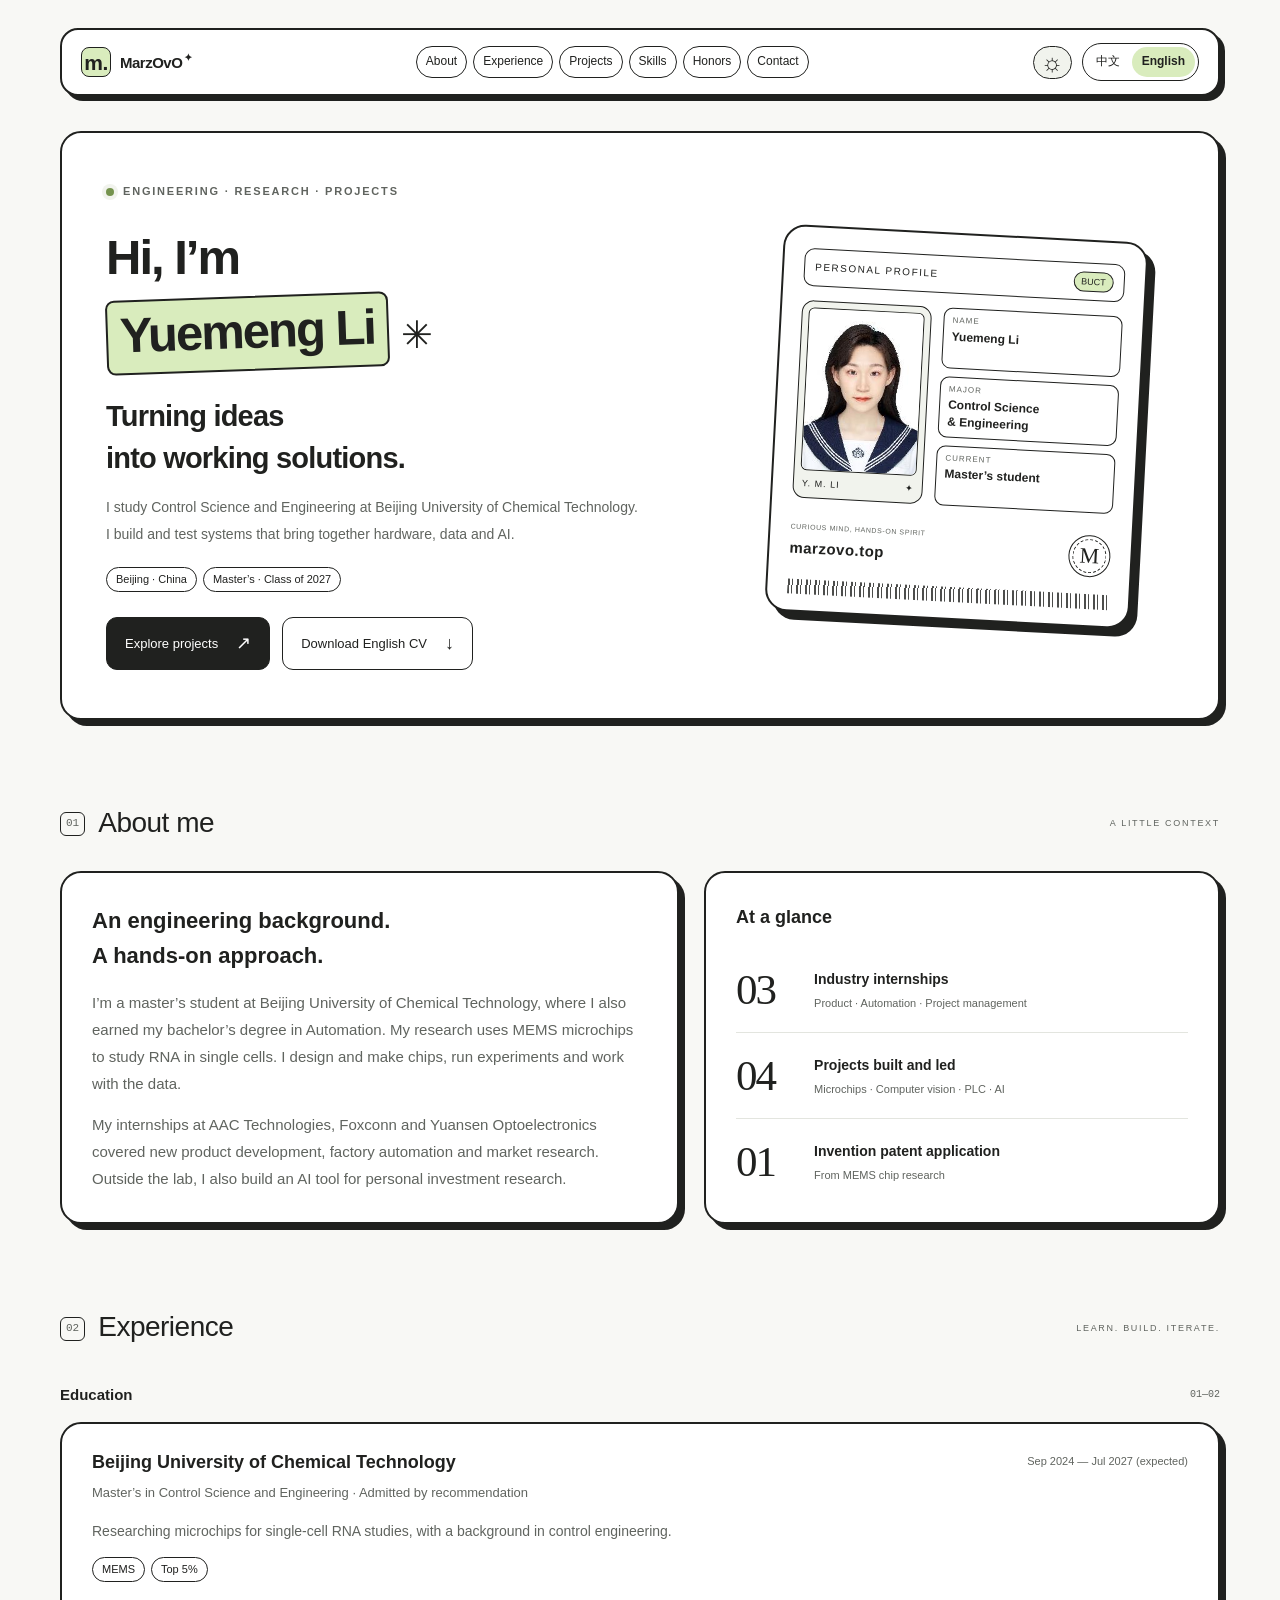
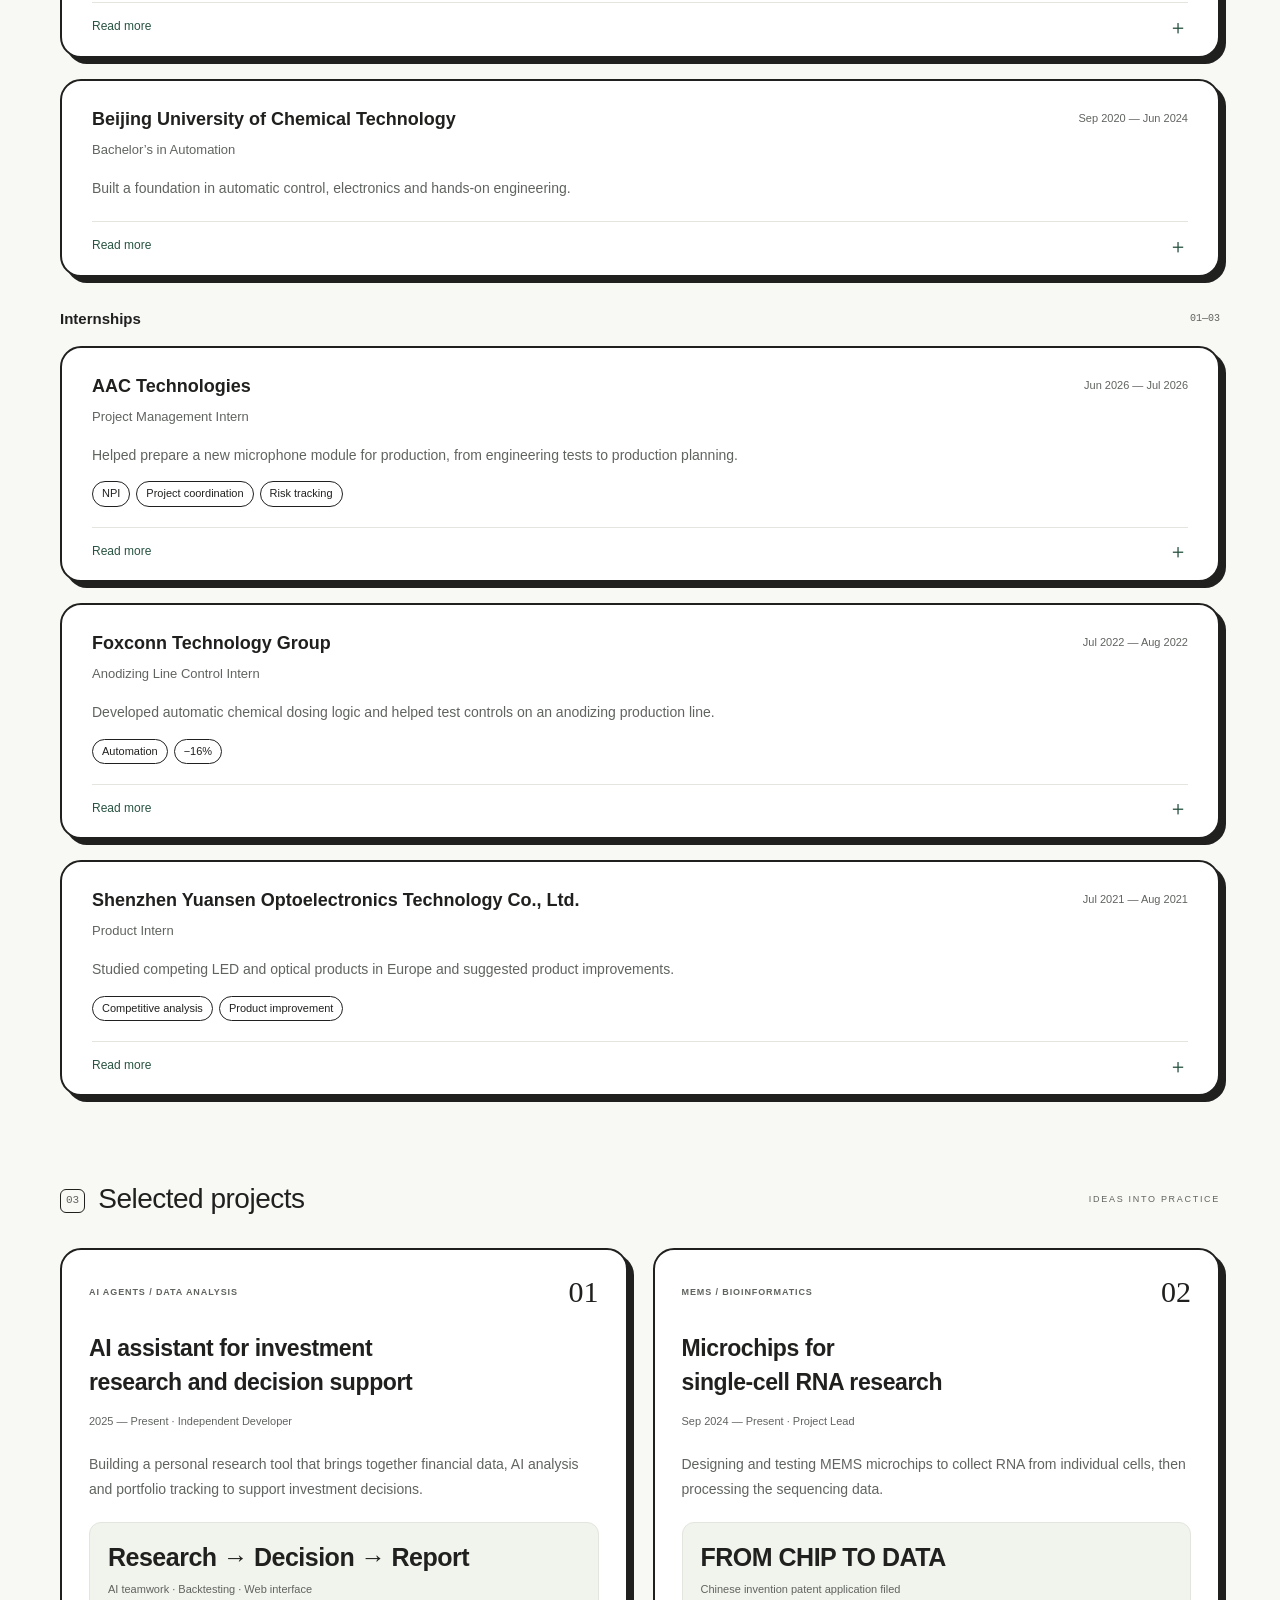
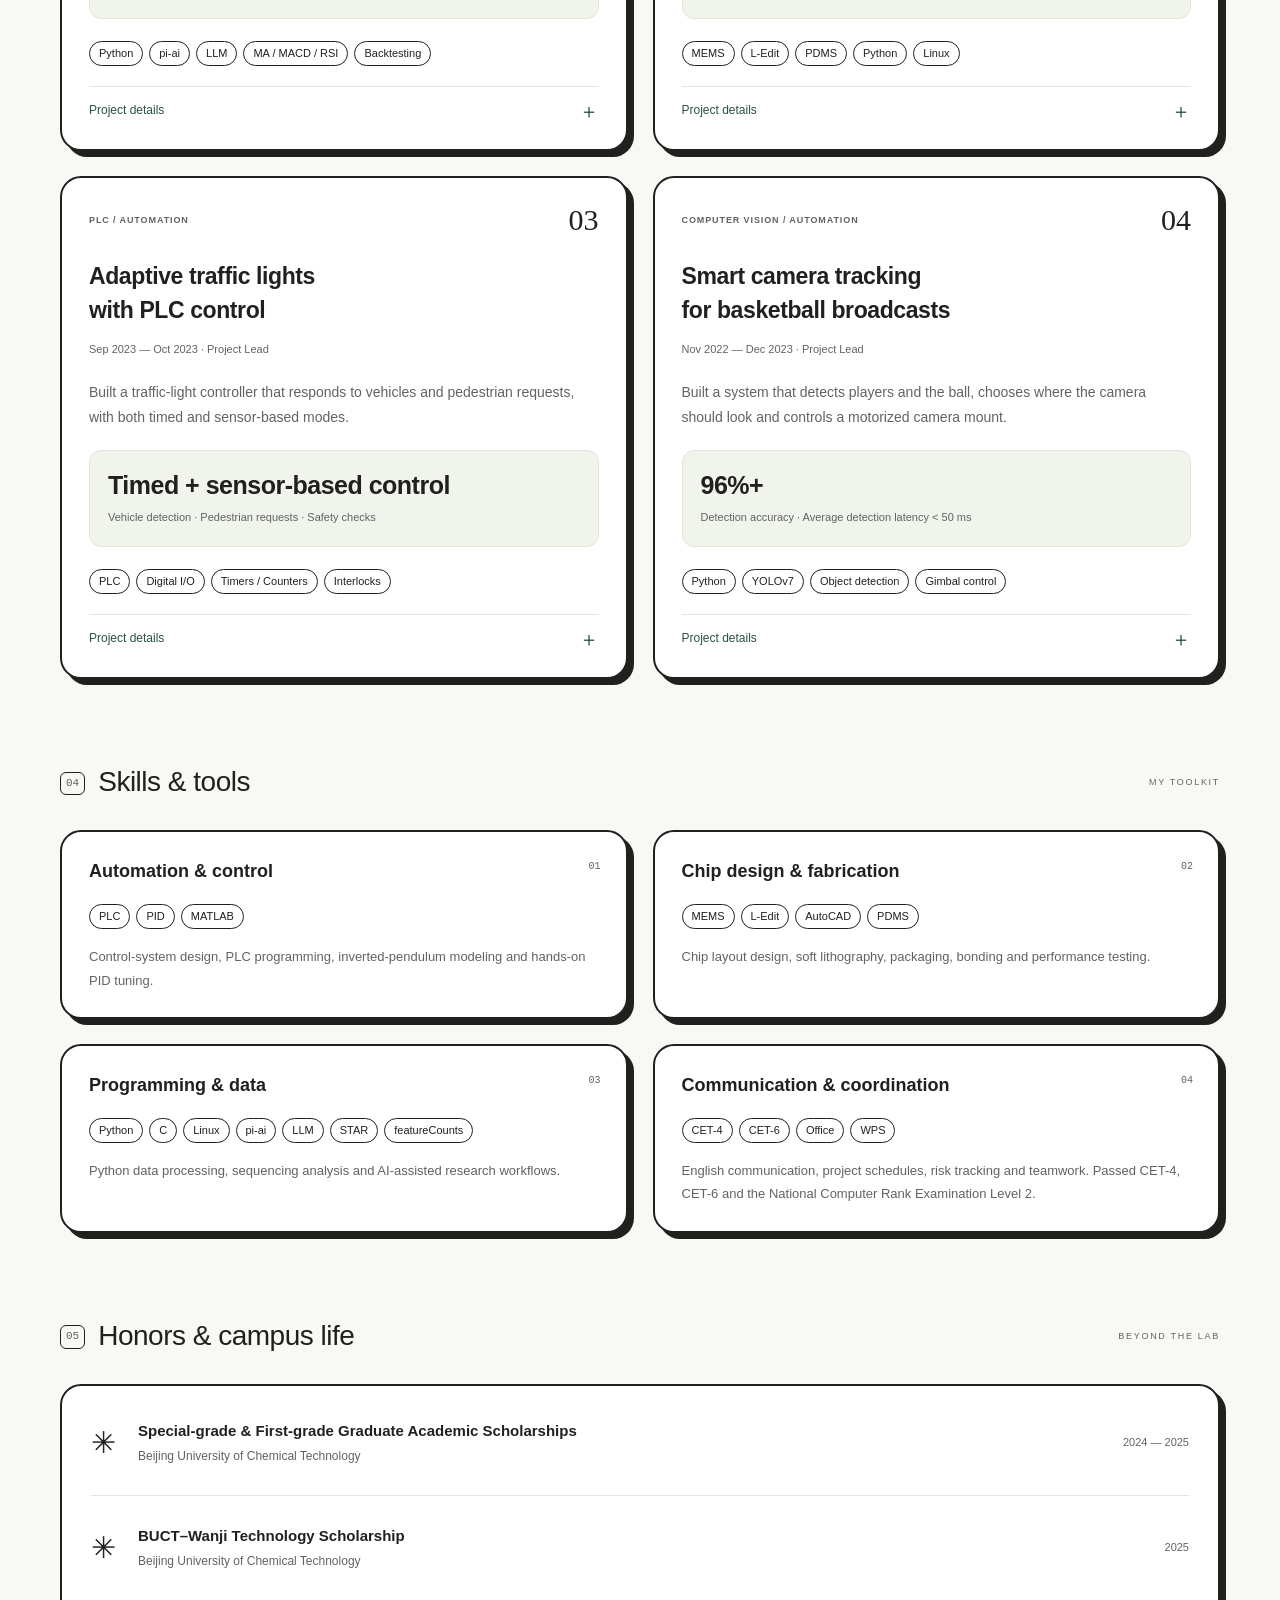
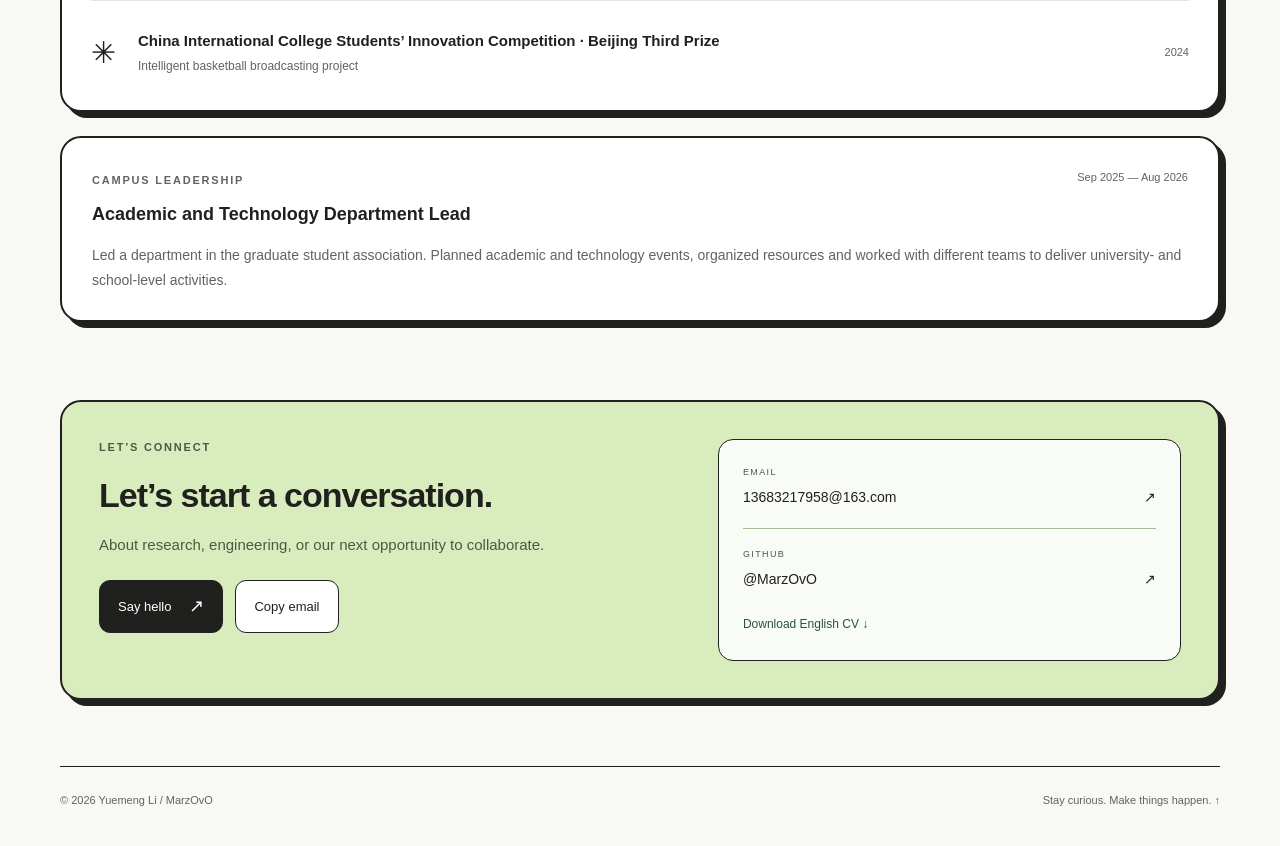
==== commit 0836de1e: "update" ====
--- a/en/index.html
+++ b/en/index.html
@@ -18,7 +18,7 @@
 <section class="hero card" aria-labelledby="intro-title"><div class="hero-copy"><p class="eyebrow"><span class="status-dot"></span>ENGINEERING · RESEARCH · PROJECTS</p><h1 id="intro-title">Hi, I’m<br><span class="name-label">Yuemeng Li</span><span class="hello-star" aria-hidden="true">✳</span></h1><p class="hero-title">Turning ideas<br>into working solutions.</p><p class="hero-description">I study Control Science and Engineering at Beijing University of Chemical Technology. I build and test systems that bring together hardware, data and AI.</p><div class="pills"><span>Beijing · China</span><span>Master’s · Class of 2027</span></div><div class="actions"><a class="button primary" href="#projects">Explore projects <span aria-hidden="true">↗</span></a><a class="button" href="../assets/resume-en.pdf" download="Li-Yuemeng-CV-EN.pdf">Download English CV <span aria-hidden="true">↓</span></a></div></div>
 <aside class="profile-card" aria-label="Profile card"><div class="id-header"><span>PERSONAL PROFILE</span><span class="id-chip">BUCT</span></div><div class="id-body"><div class="portrait-frame"><img src="../assets/portrait.jpg" alt="Portrait of Yuemeng Li" width="179" height="251"><div class="photo-caption">Y. M. LI <span>✦</span></div></div><dl><div><dt>NAME</dt><dd>Yuemeng Li</dd></div><div><dt>MAJOR</dt><dd>Control Science<br>& Engineering</dd></div><div><dt>CURRENT</dt><dd>Master’s student</dd></div></dl></div><div class="id-footer"><div><span class="tiny-label">CURIOUS MIND, HANDS-ON SPIRIT</span><span class="id-domain">marzovo.top</span></div><span class="seal" aria-hidden="true">M</span></div><div class="id-stripes" aria-hidden="true"></div></aside></section>
 <section id="about"><div class="section-heading"><h2><span class="section-number">01</span>About me</h2><span class="section-note">A LITTLE CONTEXT</span></div><div class="about-grid"><article class="card about-copy"><h3>An engineering background.<br>A hands-on approach.</h3><p>I’m a master’s student at Beijing University of Chemical Technology, where I also earned my bachelor’s degree in Automation. My research uses MEMS microchips to study RNA in single cells. I design and make chips, run experiments and work with the data.</p><p>My internships at AAC Technologies, Foxconn and Yuansen Optoelectronics covered new product development, factory automation and market research. Outside the lab, I also build an AI tool for personal investment research.</p></article><aside class="card snapshot"><h3>At a glance</h3><div class="snapshot-row"><strong>03</strong><div><b>Industry internships</b><span>Product · Automation · Project management</span></div></div><div class="snapshot-row"><strong>04</strong><div><b>Projects built and led</b><span>Microchips · Computer vision · PLC · AI</span></div></div><div class="snapshot-row"><strong>01</strong><div><b>Invention patent application</b><span>From MEMS chip research</span></div></div></aside></div></section>
-<section id="experience"><div class="section-heading"><h2><span class="section-number">02</span>Experience</h2><span class="section-note">LEARN. BUILD. ITERATE.</span></div><h3 class="subheading">Education<span>01—02</span></h3><div class="entries"><article class="card entry"><div class="entry-heading"><div><h4>Beijing University of Chemical Technology</h4><p class="role">Master’s in Control Science and Engineering · Admitted by recommendation</p></div><span class="date">Sep 2024 — Jul 2027 (expected)</span></div><p>Researching microchips for single-cell RNA studies, with a background in control engineering.</p><div class="pills"><span>MEMS</span><span>Top 5%</span></div><details><summary>Read more<span aria-hidden="true">＋</span></summary><div class="detail-content"><ul><li>GPA: 3.53 / 4.00; top 5% of the cohort.</li><li>Key courses: Modern Sensing Technology, Microelectromechanical Systems, System Identification and Modeling.</li></ul></div></details></article><article class="card entry"><div class="entry-heading"><div><h4>Beijing University of Chemical Technology</h4><p class="role">Bachelor’s in Automation</p></div><span class="date">Sep 2020 — Jun 2024</span></div><p>Built a foundation in automatic control, electronics and hands-on engineering.</p><details><summary>Read more<span aria-hidden="true">＋</span></summary><div class="detail-content"><ul><li>GPA: 3.52 / 4.33; top 5% of the cohort.</li><li>Key courses: Automatic Control Principles, Modern Control Theory, Process Control, Analog Electronics and Digital Electronics.</li></ul></div></details></article></div><h3 class="subheading">Internships<span>01—03</span></h3><div class="entries"><article class="card entry"><div class="entry-heading"><div><h4>AAC Technologies</h4><p class="role">Project Management Intern</p></div><span class="date">Jun 2026 — Jul 2026</span></div><p>Helped prepare a new microphone module for production, from engineering tests to production planning.</p><div class="pills"><span>NPI</span><span>Project coordination</span><span>Risk tracking</span></div><details><summary>Read more<span aria-hidden="true">＋</span></summary><div class="detail-content"><ul><li>Updated the project schedule and tracked key tasks across design, materials, manufacturing, equipment and production lines.</li><li>Organized trial-production and quality-test results. Tracked risks and followed up on problems until they were resolved.</li><li>Supported the project as the sample scale grew from about 11,800 to 20,000 and the product specifications became more settled.</li></ul></div></details></article><article class="card entry"><div class="entry-heading"><div><h4>Foxconn Technology Group</h4><p class="role">Anodizing Line Control Intern</p></div><span class="date">Jul 2022 — Aug 2023</span></div><p>Developed automatic chemical dosing logic and helped test controls on an anodizing production line.</p><div class="pills"><span>Automation</span><span>−16%</span></div><details><summary>Read more<span aria-hidden="true">＋</span></summary><div class="detail-content"><ul><li>Used chemical concentration data to build automatic dosing logic. Reduced concentration fluctuations by about 16% and lowered the need for manual dosing.</li><li>Helped test the automated crane that moves products between chemical baths, checking its routes and stop times.</li></ul></div></details></article><article class="card entry"><div class="entry-heading"><div><h4>Shenzhen Yuansen Optoelectronics Technology Co., Ltd.</h4><p class="role">Product Intern</p></div><span class="date">Jul 2021 — Aug 2021</span></div><p>Studied competing LED and optical products in Europe and suggested product improvements.</p><div class="pills"><span>Competitive analysis</span><span>Product improvement</span></div><details><summary>Read more<span aria-hidden="true">＋</span></summary><div class="detail-content"><ul><li>Collected features and prices for over 30 competing products. Compared performance and studied how price changes could affect demand.</li><li>Suggested improvements based on gaps in competing products. Helped develop pricing and promotion plans for Europe.</li></ul></div></details></article></div></section>
+<section id="experience"><div class="section-heading"><h2><span class="section-number">02</span>Experience</h2><span class="section-note">LEARN. BUILD. ITERATE.</span></div><h3 class="subheading">Education<span>01—02</span></h3><div class="entries"><article class="card entry"><div class="entry-heading"><div><h4>Beijing University of Chemical Technology</h4><p class="role">Master’s in Control Science and Engineering · Admitted by recommendation</p></div><span class="date">Sep 2024 — Jul 2027 (expected)</span></div><p>Researching microchips for single-cell RNA studies, with a background in control engineering.</p><div class="pills"><span>MEMS</span><span>Top 5%</span></div><details><summary>Read more<span aria-hidden="true">＋</span></summary><div class="detail-content"><ul><li>GPA: 3.53 / 4.00; top 5% of the cohort.</li><li>Key courses: Modern Sensing Technology, Microelectromechanical Systems, System Identification and Modeling.</li></ul></div></details></article><article class="card entry"><div class="entry-heading"><div><h4>Beijing University of Chemical Technology</h4><p class="role">Bachelor’s in Automation</p></div><span class="date">Sep 2020 — Jun 2024</span></div><p>Built a foundation in automatic control, electronics and hands-on engineering.</p><details><summary>Read more<span aria-hidden="true">＋</span></summary><div class="detail-content"><ul><li>GPA: 3.52 / 4.33; top 5% of the cohort.</li><li>Key courses: Automatic Control Principles, Modern Control Theory, Process Control, Analog Electronics and Digital Electronics.</li></ul></div></details></article></div><h3 class="subheading">Internships<span>01—03</span></h3><div class="entries"><article class="card entry"><div class="entry-heading"><div><h4>AAC Technologies</h4><p class="role">Project Management Intern</p></div><span class="date">Jun 2026 — Jul 2026</span></div><p>Helped prepare a new microphone module for production, from engineering tests to production planning.</p><div class="pills"><span>NPI</span><span>Project coordination</span><span>Risk tracking</span></div><details><summary>Read more<span aria-hidden="true">＋</span></summary><div class="detail-content"><ul><li>Updated the project schedule and tracked key tasks across design, materials, manufacturing, equipment and production lines.</li><li>Organized trial-production and quality-test results. Tracked risks and followed up on problems until they were resolved.</li><li>Supported the project as the sample scale grew from about 11,800 to 20,000 and the product specifications became more settled.</li></ul></div></details></article><article class="card entry"><div class="entry-heading"><div><h4>Foxconn Technology Group</h4><p class="role">Anodizing Line Control Intern</p></div><span class="date">Jul 2022 — Aug 2022</span></div><p>Developed automatic chemical dosing logic and helped test controls on an anodizing production line.</p><div class="pills"><span>Automation</span><span>−16%</span></div><details><summary>Read more<span aria-hidden="true">＋</span></summary><div class="detail-content"><ul><li>Used chemical concentration data to build automatic dosing logic. Reduced concentration fluctuations by about 16% and lowered the need for manual dosing.</li><li>Helped test the automated crane that moves products between chemical baths, checking its routes and stop times.</li></ul></div></details></article><article class="card entry"><div class="entry-heading"><div><h4>Shenzhen Yuansen Optoelectronics Technology Co., Ltd.</h4><p class="role">Product Intern</p></div><span class="date">Jul 2021 — Aug 2021</span></div><p>Studied competing LED and optical products in Europe and suggested product improvements.</p><div class="pills"><span>Competitive analysis</span><span>Product improvement</span></div><details><summary>Read more<span aria-hidden="true">＋</span></summary><div class="detail-content"><ul><li>Collected features and prices for over 30 competing products. Compared performance and studied how price changes could affect demand.</li><li>Suggested improvements based on gaps in competing products. Helped develop pricing and promotion plans for Europe.</li></ul></div></details></article></div></section>
 <section id="projects"><div class="section-heading"><h2><span class="section-number">03</span>Selected projects</h2><span class="section-note">IDEAS INTO PRACTICE</span></div><div class="project-grid"><article class="card project"><div class="project-top"><span class="eyebrow">AI AGENTS / DATA ANALYSIS</span><span class="project-number">01</span></div><h3>AI assistant for investment<br>research and decision support</h3><p class="date">2025 — Present · Independent Developer</p><p>Building a personal research tool that brings together financial data, AI analysis and portfolio tracking to support investment decisions.</p><div class="project-result"><strong>Research → Decision → Report</strong><span>AI teamwork · Backtesting · Web interface</span></div><div class="pills"><span>Python</span><span>pi-ai</span><span>LLM</span><span>MA / MACD / RSI</span><span>Backtesting</span></div><details><summary>Project details<span aria-hidden="true">＋</span></summary><div class="detail-content"><ul><li>Designed the system in Python with pi-ai. Set up separate Research, Decision and Report agents to automate market research, decision support and report writing.</li><li>Combined stock and ETF prices, financial news and policy updates. Used indicators such as MA, MACD and RSI with a language model to assess market trends over different time frames and suggest portfolio changes.</li><li>Built portfolio tools that account for current holdings, available funds and risk limits. Added position-size suggestions, tests on historical data, decision records and an interactive web interface.</li></ul></div></details></article><article class="card project"><div class="project-top"><span class="eyebrow">MEMS / BIOINFORMATICS</span><span class="project-number">02</span></div><h3>Microchips for<br>single-cell RNA research</h3><p class="date">Sep 2024 — Present · Project Lead</p><p>Designing and testing MEMS microchips to collect RNA from individual cells, then processing the sequencing data.</p><div class="project-result"><strong>FROM CHIP TO DATA</strong><span>Chinese invention patent application filed</span></div><div class="pills"><span>MEMS</span><span>L-Edit</span><span>PDMS</span><span>Python</span><span>Linux</span></div><details><summary>Project details<span aria-hidden="true">＋</span></summary><div class="detail-content"><ul><li>Designed chip layouts, made molds, cast PDMS chips and tested their performance. Used the results to improve the chip design and experiments.</li><li>Wrote Python scripts on Linux to process sequencing data. Used Cutadapt, STAR and featureCounts to clean reads, match sequences and measure gene activity.</li><li>Chinese invention patent application no. 2025115308827.</li></ul></div></details></article><article class="card project"><div class="project-top"><span class="eyebrow">PLC / AUTOMATION</span><span class="project-number">03</span></div><h3>Adaptive traffic lights<br>with PLC control</h3><p class="date">Sep 2023 — Oct 2023 · Project Lead</p><p>Built a traffic-light controller that responds to vehicles and pedestrian requests, with both timed and sensor-based modes.</p><div class="project-result"><strong>Timed + sensor-based control</strong><span>Vehicle detection · Pedestrian requests · Safety checks</span></div><div class="pills"><span>PLC</span><span>Digital I/O</span><span>Timers / Counters</span><span>Interlocks</span></div><details><summary>Project details<span aria-hidden="true">＋</span></summary><div class="detail-content"><ul><li>Programmed the PLC and configured digital inputs and outputs for vehicle sensors, pedestrian buttons and signal lights. Set up the red, amber and green light sequence for both road directions.</li><li>Used timers, counters and interlocks to handle each pedestrian button request in a single crossing cycle. Added safe signal switching and a counter for pedestrian requests.</li><li>Used vehicle sensors to adjust green lights based on traffic presence. Added switching between fixed timing and sensor-based control so the lights could respond to current traffic conditions.</li></ul></div></details></article><article class="card project"><div class="project-top"><span class="eyebrow">COMPUTER VISION / AUTOMATION</span><span class="project-number">04</span></div><h3>Smart camera tracking<br>for basketball broadcasts</h3><p class="date">Nov 2022 — Dec 2023 · Project Lead</p><p>Built a system that detects players and the ball, chooses where the camera should look and controls a motorized camera mount.</p><div class="project-result"><strong>96%+</strong><span>Detection accuracy · Average detection latency < 50 ms</span></div><div class="pills"><span>Python</span><span>YOLOv7</span><span>Object detection</span><span>Gimbal control</span></div><details><summary>Project details<span aria-hidden="true">＋</span></summary><div class="detail-content"><ul><li>Built a labeled basketball dataset, trained a YOLOv7 player-and-ball detection model and deployed it on a mobile device.</li><li>Designed a method to choose a camera target from the positions and detection confidence of players and the ball. Sent the target wirelessly to a controller that moved the camera mount.</li><li>Recognized as a national-level undergraduate innovation project. Won third prize in the Beijing division of the China International College Students’ Innovation Competition.</li></ul></div></details></article></div></section>
 <section id="skills"><div class="section-heading"><h2><span class="section-number">04</span>Skills & tools</h2><span class="section-note">MY TOOLKIT</span></div><div class="skills-grid"><article class="card skill"><span class="skill-index">01</span><h3>Automation & control</h3><div class="pills"><span>PLC</span><span>PID</span><span>MATLAB</span></div><p>Control-system design, PLC programming, inverted-pendulum modeling and hands-on PID tuning.</p></article><article class="card skill"><span class="skill-index">02</span><h3>Chip design & fabrication</h3><div class="pills"><span>MEMS</span><span>L-Edit</span><span>AutoCAD</span><span>PDMS</span></div><p>Chip layout design, soft lithography, packaging, bonding and performance testing.</p></article><article class="card skill"><span class="skill-index">03</span><h3>Programming & data</h3><div class="pills"><span>Python</span><span>C</span><span>Linux</span><span>pi-ai</span><span>LLM</span><span>STAR</span><span>featureCounts</span></div><p>Python data processing, sequencing analysis and AI-assisted research workflows.</p></article><article class="card skill"><span class="skill-index">04</span><h3>Communication & coordination</h3><div class="pills"><span>CET-4</span><span>CET-6</span><span>Office</span><span>WPS</span></div><p>English communication, project schedules, risk tracking and teamwork. Passed CET-4, CET-6 and the National Computer Rank Examination Level 2.</p></article></div></section>
 <section id="honors"><div class="section-heading"><h2><span class="section-number">05</span>Honors & campus life</h2><span class="section-note">BEYOND THE LAB</span></div><div class="card awards"><div class="award-row"><span class="award-star" aria-hidden="true">✳</span><div><h3>Special-grade & First-grade Graduate Academic Scholarships</h3><p>Beijing University of Chemical Technology</p></div><span class="date">2024 — 2025</span></div><div class="award-row"><span class="award-star" aria-hidden="true">✳</span><div><h3>BUCT–Wanji Technology Scholarship</h3><p>Beijing University of Chemical Technology</p></div><span class="date">2025</span></div><div class="award-row"><span class="award-star" aria-hidden="true">✳</span><div><h3>China International College Students’ Innovation Competition · Beijing Third Prize</h3><p>Intelligent basketball broadcasting project</p></div><span class="date">2024</span></div></div><article class="card campus"><div class="entry-heading"><div><span class="eyebrow">CAMPUS LEADERSHIP</span><h3>Academic and Technology Department Lead</h3></div><span class="date">Sep 2025 — Aug 2026</span></div><p>Led a department in the graduate student association. Planned academic and technology events, organized resources and worked with different teams to deliver university- and school-level activities.</p></article></section>
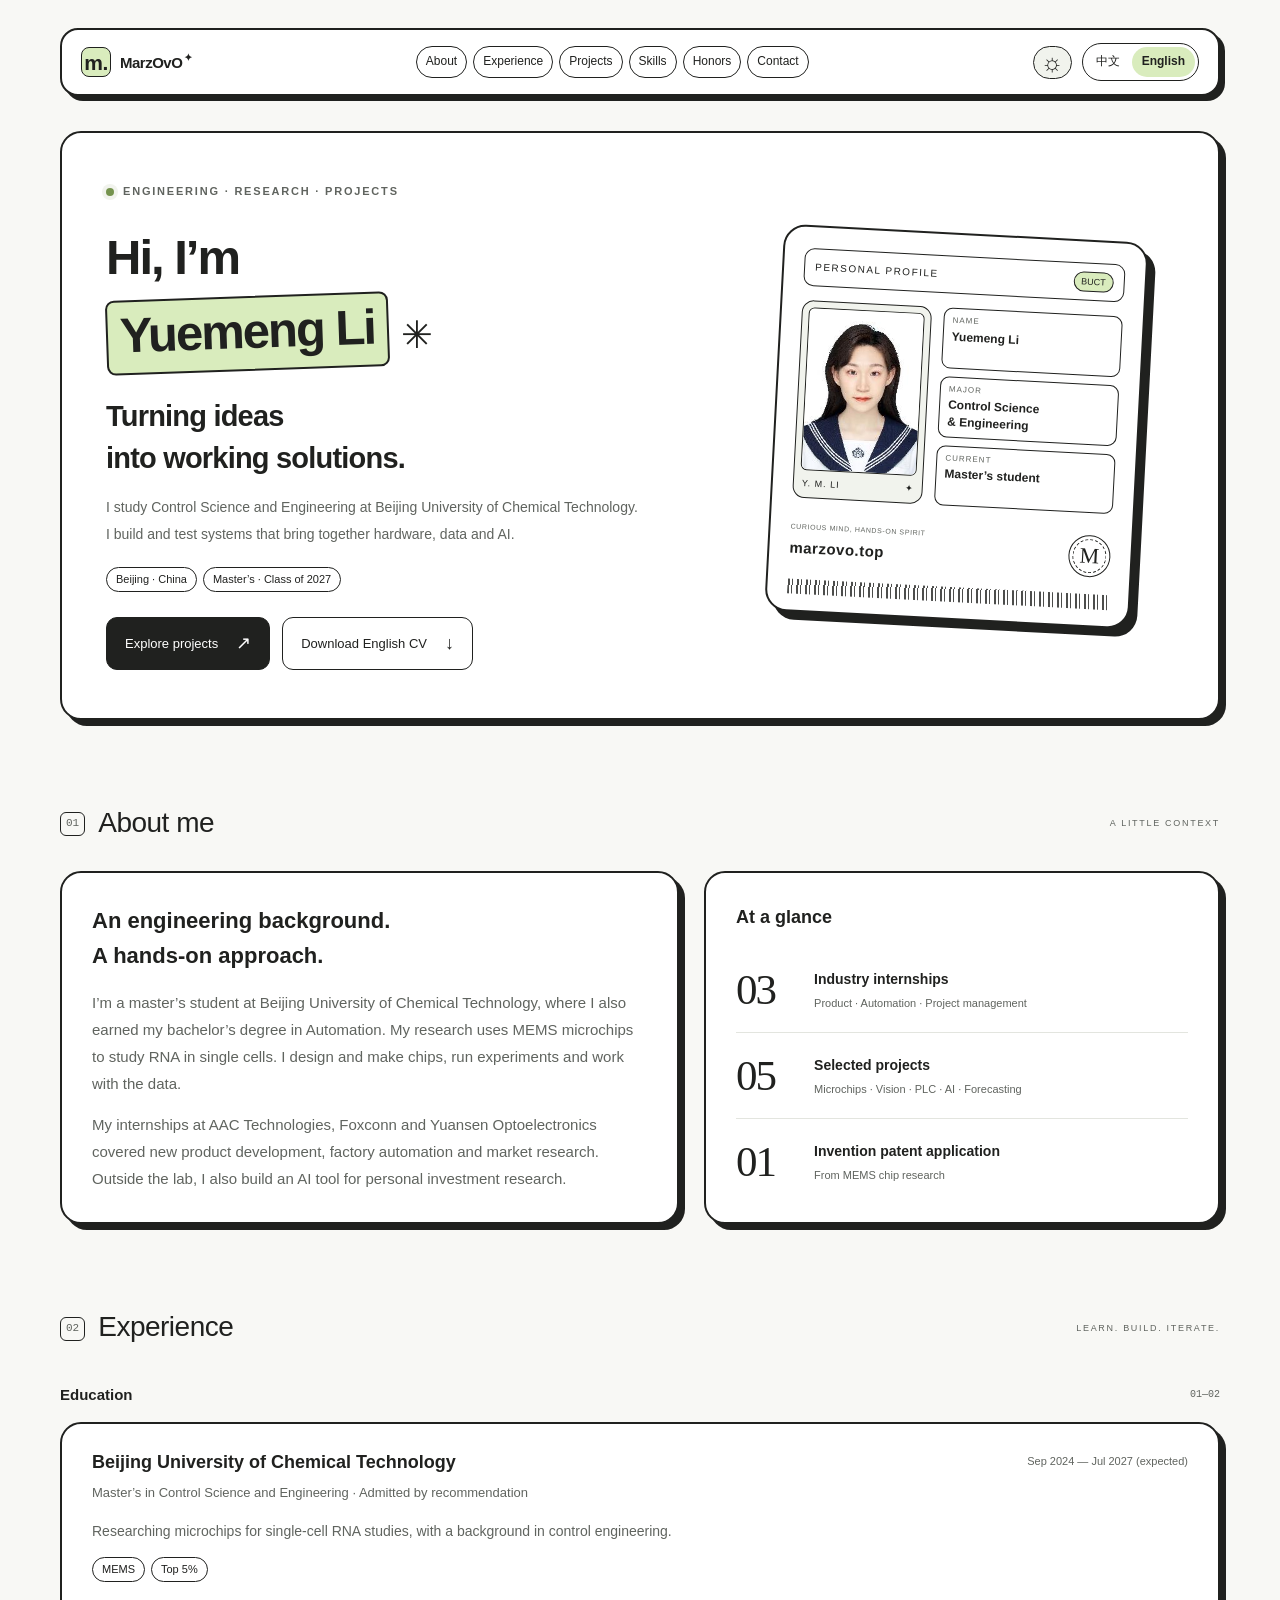
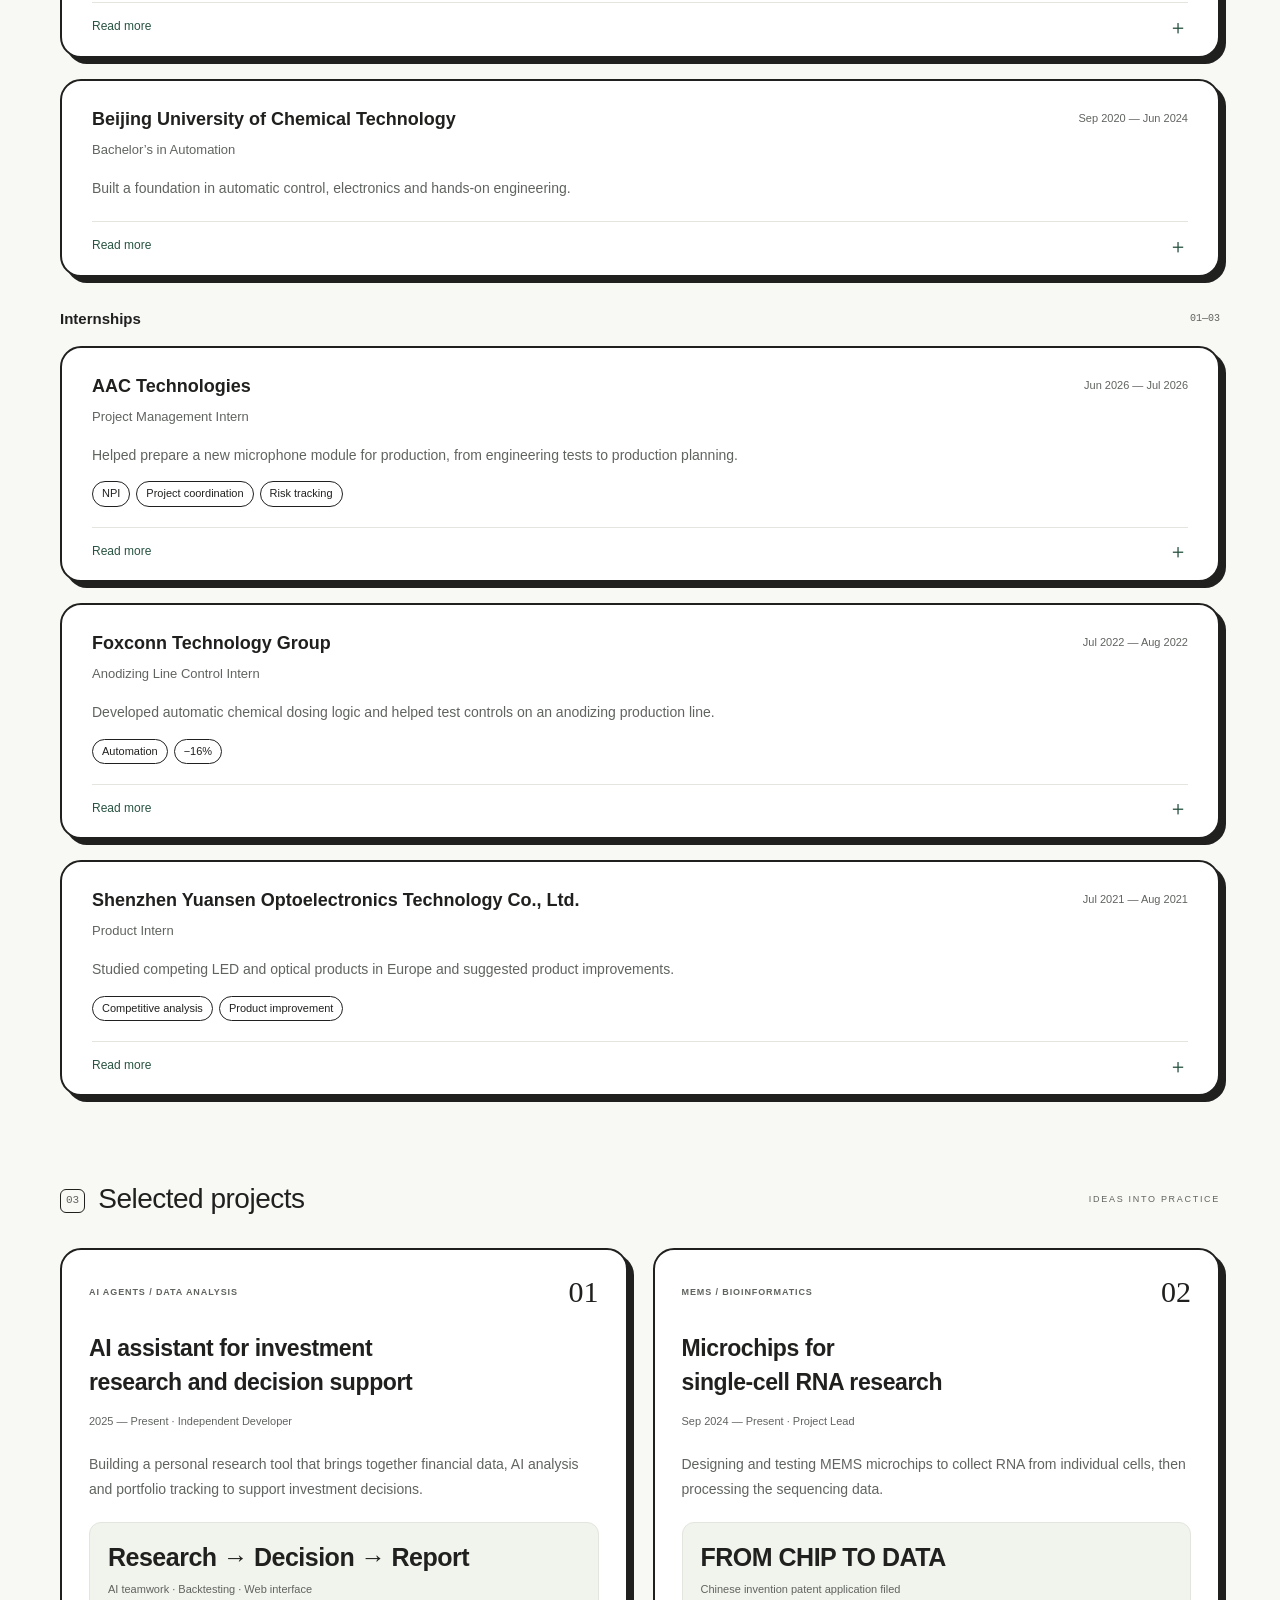
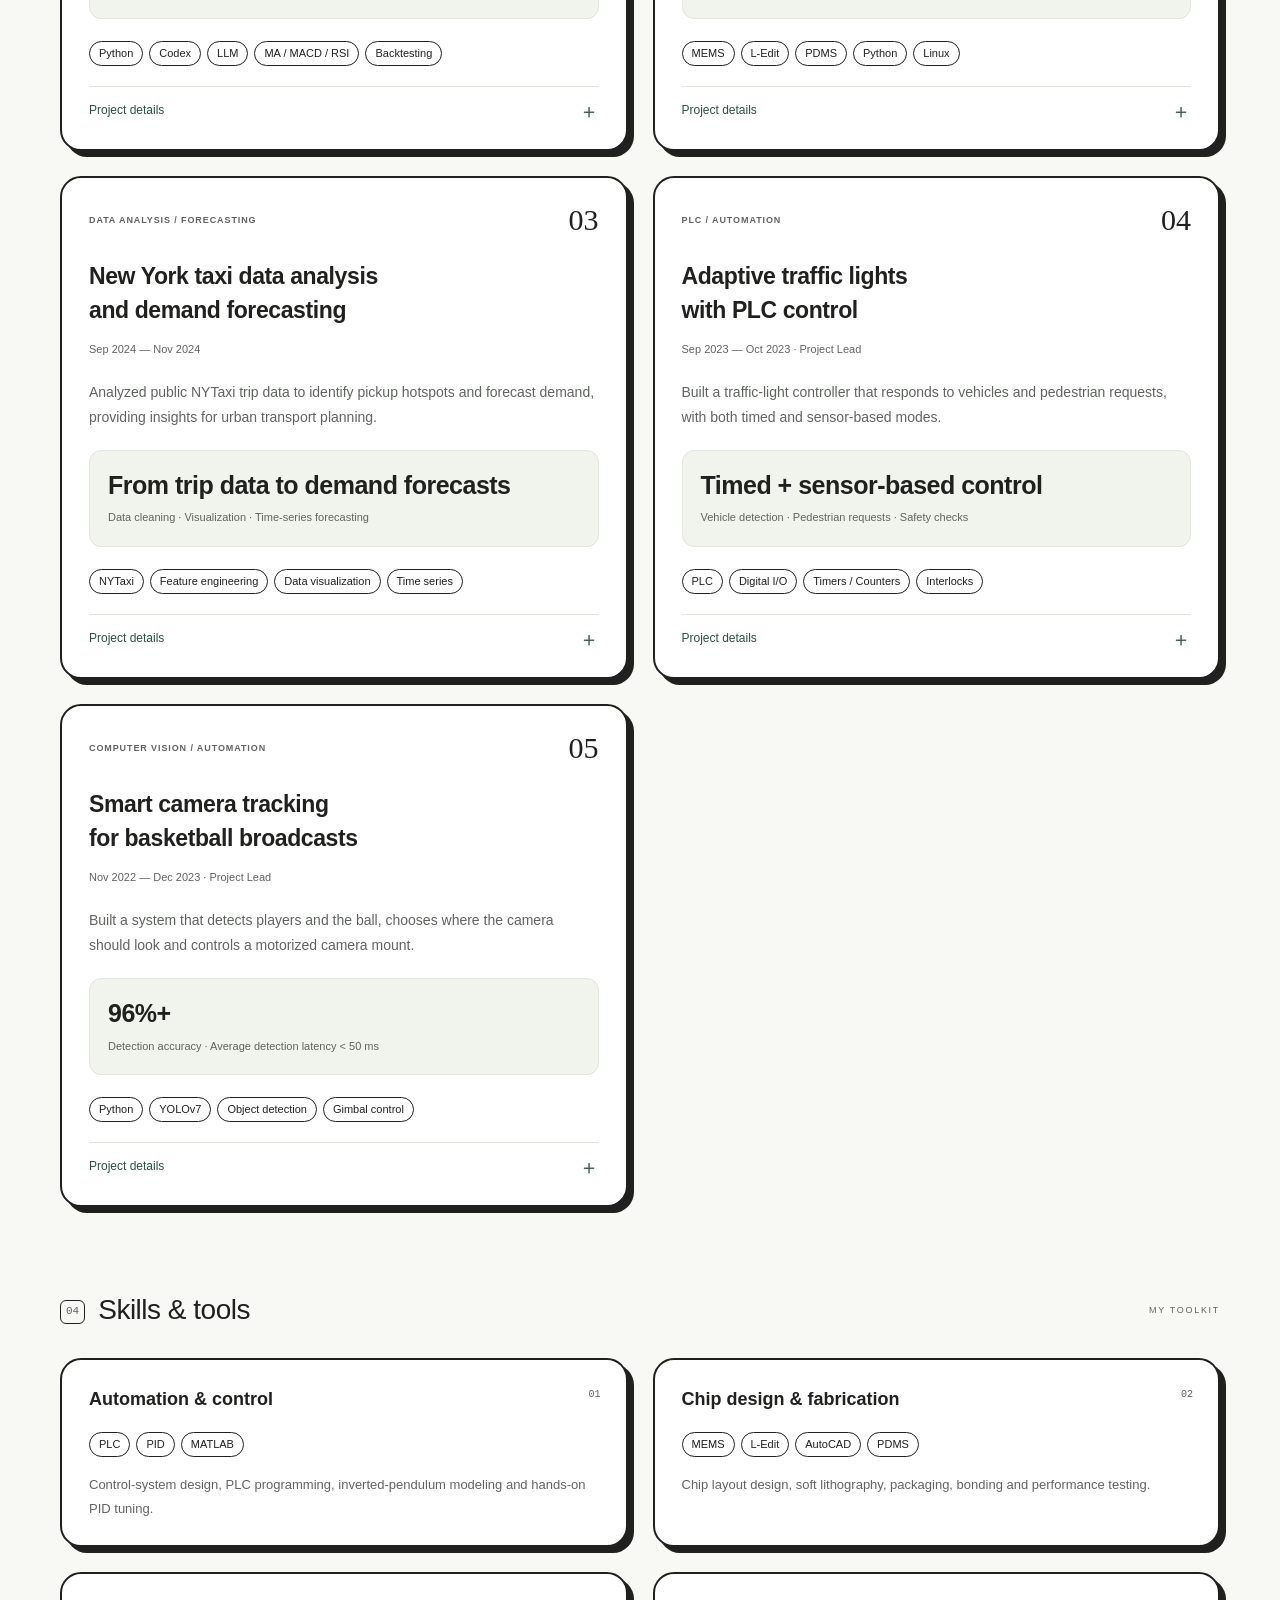
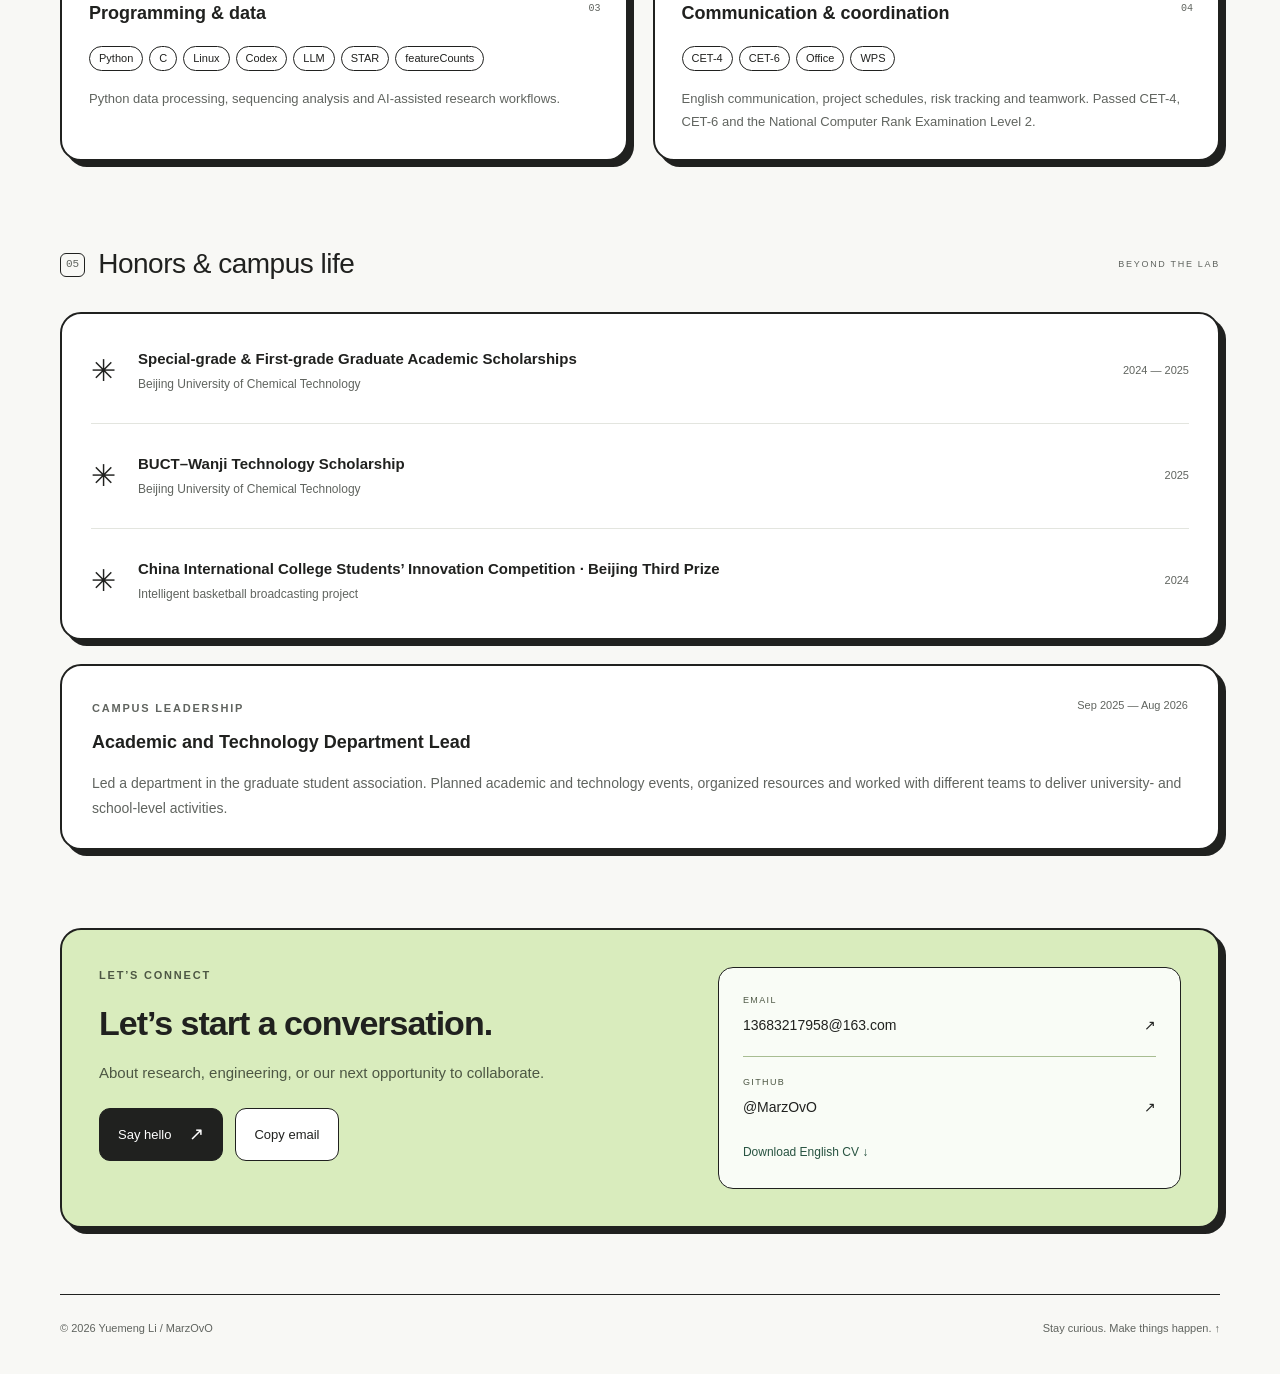
==== commit 1524ddfa: "update, add a new project" ====
--- a/en/index.html
+++ b/en/index.html
@@ -17,10 +17,10 @@
 <main id="main" class="wrap">
 <section class="hero card" aria-labelledby="intro-title"><div class="hero-copy"><p class="eyebrow"><span class="status-dot"></span>ENGINEERING · RESEARCH · PROJECTS</p><h1 id="intro-title">Hi, I’m<br><span class="name-label">Yuemeng Li</span><span class="hello-star" aria-hidden="true">✳</span></h1><p class="hero-title">Turning ideas<br>into working solutions.</p><p class="hero-description">I study Control Science and Engineering at Beijing University of Chemical Technology. I build and test systems that bring together hardware, data and AI.</p><div class="pills"><span>Beijing · China</span><span>Master’s · Class of 2027</span></div><div class="actions"><a class="button primary" href="#projects">Explore projects <span aria-hidden="true">↗</span></a><a class="button" href="../assets/resume-en.pdf" download="Li-Yuemeng-CV-EN.pdf">Download English CV <span aria-hidden="true">↓</span></a></div></div>
 <aside class="profile-card" aria-label="Profile card"><div class="id-header"><span>PERSONAL PROFILE</span><span class="id-chip">BUCT</span></div><div class="id-body"><div class="portrait-frame"><img src="../assets/portrait.jpg" alt="Portrait of Yuemeng Li" width="179" height="251"><div class="photo-caption">Y. M. LI <span>✦</span></div></div><dl><div><dt>NAME</dt><dd>Yuemeng Li</dd></div><div><dt>MAJOR</dt><dd>Control Science<br>& Engineering</dd></div><div><dt>CURRENT</dt><dd>Master’s student</dd></div></dl></div><div class="id-footer"><div><span class="tiny-label">CURIOUS MIND, HANDS-ON SPIRIT</span><span class="id-domain">marzovo.top</span></div><span class="seal" aria-hidden="true">M</span></div><div class="id-stripes" aria-hidden="true"></div></aside></section>
-<section id="about"><div class="section-heading"><h2><span class="section-number">01</span>About me</h2><span class="section-note">A LITTLE CONTEXT</span></div><div class="about-grid"><article class="card about-copy"><h3>An engineering background.<br>A hands-on approach.</h3><p>I’m a master’s student at Beijing University of Chemical Technology, where I also earned my bachelor’s degree in Automation. My research uses MEMS microchips to study RNA in single cells. I design and make chips, run experiments and work with the data.</p><p>My internships at AAC Technologies, Foxconn and Yuansen Optoelectronics covered new product development, factory automation and market research. Outside the lab, I also build an AI tool for personal investment research.</p></article><aside class="card snapshot"><h3>At a glance</h3><div class="snapshot-row"><strong>03</strong><div><b>Industry internships</b><span>Product · Automation · Project management</span></div></div><div class="snapshot-row"><strong>04</strong><div><b>Projects built and led</b><span>Microchips · Computer vision · PLC · AI</span></div></div><div class="snapshot-row"><strong>01</strong><div><b>Invention patent application</b><span>From MEMS chip research</span></div></div></aside></div></section>
+<section id="about"><div class="section-heading"><h2><span class="section-number">01</span>About me</h2><span class="section-note">A LITTLE CONTEXT</span></div><div class="about-grid"><article class="card about-copy"><h3>An engineering background.<br>A hands-on approach.</h3><p>I’m a master’s student at Beijing University of Chemical Technology, where I also earned my bachelor’s degree in Automation. My research uses MEMS microchips to study RNA in single cells. I design and make chips, run experiments and work with the data.</p><p>My internships at AAC Technologies, Foxconn and Yuansen Optoelectronics covered new product development, factory automation and market research. Outside the lab, I also build an AI tool for personal investment research.</p></article><aside class="card snapshot"><h3>At a glance</h3><div class="snapshot-row"><strong>03</strong><div><b>Industry internships</b><span>Product · Automation · Project management</span></div></div><div class="snapshot-row"><strong>05</strong><div><b>Selected projects</b><span>Microchips · Vision · PLC · AI · Forecasting</span></div></div><div class="snapshot-row"><strong>01</strong><div><b>Invention patent application</b><span>From MEMS chip research</span></div></div></aside></div></section>
 <section id="experience"><div class="section-heading"><h2><span class="section-number">02</span>Experience</h2><span class="section-note">LEARN. BUILD. ITERATE.</span></div><h3 class="subheading">Education<span>01—02</span></h3><div class="entries"><article class="card entry"><div class="entry-heading"><div><h4>Beijing University of Chemical Technology</h4><p class="role">Master’s in Control Science and Engineering · Admitted by recommendation</p></div><span class="date">Sep 2024 — Jul 2027 (expected)</span></div><p>Researching microchips for single-cell RNA studies, with a background in control engineering.</p><div class="pills"><span>MEMS</span><span>Top 5%</span></div><details><summary>Read more<span aria-hidden="true">＋</span></summary><div class="detail-content"><ul><li>GPA: 3.53 / 4.00; top 5% of the cohort.</li><li>Key courses: Modern Sensing Technology, Microelectromechanical Systems, System Identification and Modeling.</li></ul></div></details></article><article class="card entry"><div class="entry-heading"><div><h4>Beijing University of Chemical Technology</h4><p class="role">Bachelor’s in Automation</p></div><span class="date">Sep 2020 — Jun 2024</span></div><p>Built a foundation in automatic control, electronics and hands-on engineering.</p><details><summary>Read more<span aria-hidden="true">＋</span></summary><div class="detail-content"><ul><li>GPA: 3.52 / 4.33; top 5% of the cohort.</li><li>Key courses: Automatic Control Principles, Modern Control Theory, Process Control, Analog Electronics and Digital Electronics.</li></ul></div></details></article></div><h3 class="subheading">Internships<span>01—03</span></h3><div class="entries"><article class="card entry"><div class="entry-heading"><div><h4>AAC Technologies</h4><p class="role">Project Management Intern</p></div><span class="date">Jun 2026 — Jul 2026</span></div><p>Helped prepare a new microphone module for production, from engineering tests to production planning.</p><div class="pills"><span>NPI</span><span>Project coordination</span><span>Risk tracking</span></div><details><summary>Read more<span aria-hidden="true">＋</span></summary><div class="detail-content"><ul><li>Updated the project schedule and tracked key tasks across design, materials, manufacturing, equipment and production lines.</li><li>Organized trial-production and quality-test results. Tracked risks and followed up on problems until they were resolved.</li><li>Supported the project as the sample scale grew from about 11,800 to 20,000 and the product specifications became more settled.</li></ul></div></details></article><article class="card entry"><div class="entry-heading"><div><h4>Foxconn Technology Group</h4><p class="role">Anodizing Line Control Intern</p></div><span class="date">Jul 2022 — Aug 2022</span></div><p>Developed automatic chemical dosing logic and helped test controls on an anodizing production line.</p><div class="pills"><span>Automation</span><span>−16%</span></div><details><summary>Read more<span aria-hidden="true">＋</span></summary><div class="detail-content"><ul><li>Used chemical concentration data to build automatic dosing logic. Reduced concentration fluctuations by about 16% and lowered the need for manual dosing.</li><li>Helped test the automated crane that moves products between chemical baths, checking its routes and stop times.</li></ul></div></details></article><article class="card entry"><div class="entry-heading"><div><h4>Shenzhen Yuansen Optoelectronics Technology Co., Ltd.</h4><p class="role">Product Intern</p></div><span class="date">Jul 2021 — Aug 2021</span></div><p>Studied competing LED and optical products in Europe and suggested product improvements.</p><div class="pills"><span>Competitive analysis</span><span>Product improvement</span></div><details><summary>Read more<span aria-hidden="true">＋</span></summary><div class="detail-content"><ul><li>Collected features and prices for over 30 competing products. Compared performance and studied how price changes could affect demand.</li><li>Suggested improvements based on gaps in competing products. Helped develop pricing and promotion plans for Europe.</li></ul></div></details></article></div></section>
-<section id="projects"><div class="section-heading"><h2><span class="section-number">03</span>Selected projects</h2><span class="section-note">IDEAS INTO PRACTICE</span></div><div class="project-grid"><article class="card project"><div class="project-top"><span class="eyebrow">AI AGENTS / DATA ANALYSIS</span><span class="project-number">01</span></div><h3>AI assistant for investment<br>research and decision support</h3><p class="date">2025 — Present · Independent Developer</p><p>Building a personal research tool that brings together financial data, AI analysis and portfolio tracking to support investment decisions.</p><div class="project-result"><strong>Research → Decision → Report</strong><span>AI teamwork · Backtesting · Web interface</span></div><div class="pills"><span>Python</span><span>pi-ai</span><span>LLM</span><span>MA / MACD / RSI</span><span>Backtesting</span></div><details><summary>Project details<span aria-hidden="true">＋</span></summary><div class="detail-content"><ul><li>Designed the system in Python with pi-ai. Set up separate Research, Decision and Report agents to automate market research, decision support and report writing.</li><li>Combined stock and ETF prices, financial news and policy updates. Used indicators such as MA, MACD and RSI with a language model to assess market trends over different time frames and suggest portfolio changes.</li><li>Built portfolio tools that account for current holdings, available funds and risk limits. Added position-size suggestions, tests on historical data, decision records and an interactive web interface.</li></ul></div></details></article><article class="card project"><div class="project-top"><span class="eyebrow">MEMS / BIOINFORMATICS</span><span class="project-number">02</span></div><h3>Microchips for<br>single-cell RNA research</h3><p class="date">Sep 2024 — Present · Project Lead</p><p>Designing and testing MEMS microchips to collect RNA from individual cells, then processing the sequencing data.</p><div class="project-result"><strong>FROM CHIP TO DATA</strong><span>Chinese invention patent application filed</span></div><div class="pills"><span>MEMS</span><span>L-Edit</span><span>PDMS</span><span>Python</span><span>Linux</span></div><details><summary>Project details<span aria-hidden="true">＋</span></summary><div class="detail-content"><ul><li>Designed chip layouts, made molds, cast PDMS chips and tested their performance. Used the results to improve the chip design and experiments.</li><li>Wrote Python scripts on Linux to process sequencing data. Used Cutadapt, STAR and featureCounts to clean reads, match sequences and measure gene activity.</li><li>Chinese invention patent application no. 2025115308827.</li></ul></div></details></article><article class="card project"><div class="project-top"><span class="eyebrow">PLC / AUTOMATION</span><span class="project-number">03</span></div><h3>Adaptive traffic lights<br>with PLC control</h3><p class="date">Sep 2023 — Oct 2023 · Project Lead</p><p>Built a traffic-light controller that responds to vehicles and pedestrian requests, with both timed and sensor-based modes.</p><div class="project-result"><strong>Timed + sensor-based control</strong><span>Vehicle detection · Pedestrian requests · Safety checks</span></div><div class="pills"><span>PLC</span><span>Digital I/O</span><span>Timers / Counters</span><span>Interlocks</span></div><details><summary>Project details<span aria-hidden="true">＋</span></summary><div class="detail-content"><ul><li>Programmed the PLC and configured digital inputs and outputs for vehicle sensors, pedestrian buttons and signal lights. Set up the red, amber and green light sequence for both road directions.</li><li>Used timers, counters and interlocks to handle each pedestrian button request in a single crossing cycle. Added safe signal switching and a counter for pedestrian requests.</li><li>Used vehicle sensors to adjust green lights based on traffic presence. Added switching between fixed timing and sensor-based control so the lights could respond to current traffic conditions.</li></ul></div></details></article><article class="card project"><div class="project-top"><span class="eyebrow">COMPUTER VISION / AUTOMATION</span><span class="project-number">04</span></div><h3>Smart camera tracking<br>for basketball broadcasts</h3><p class="date">Nov 2022 — Dec 2023 · Project Lead</p><p>Built a system that detects players and the ball, chooses where the camera should look and controls a motorized camera mount.</p><div class="project-result"><strong>96%+</strong><span>Detection accuracy · Average detection latency < 50 ms</span></div><div class="pills"><span>Python</span><span>YOLOv7</span><span>Object detection</span><span>Gimbal control</span></div><details><summary>Project details<span aria-hidden="true">＋</span></summary><div class="detail-content"><ul><li>Built a labeled basketball dataset, trained a YOLOv7 player-and-ball detection model and deployed it on a mobile device.</li><li>Designed a method to choose a camera target from the positions and detection confidence of players and the ball. Sent the target wirelessly to a controller that moved the camera mount.</li><li>Recognized as a national-level undergraduate innovation project. Won third prize in the Beijing division of the China International College Students’ Innovation Competition.</li></ul></div></details></article></div></section>
-<section id="skills"><div class="section-heading"><h2><span class="section-number">04</span>Skills & tools</h2><span class="section-note">MY TOOLKIT</span></div><div class="skills-grid"><article class="card skill"><span class="skill-index">01</span><h3>Automation & control</h3><div class="pills"><span>PLC</span><span>PID</span><span>MATLAB</span></div><p>Control-system design, PLC programming, inverted-pendulum modeling and hands-on PID tuning.</p></article><article class="card skill"><span class="skill-index">02</span><h3>Chip design & fabrication</h3><div class="pills"><span>MEMS</span><span>L-Edit</span><span>AutoCAD</span><span>PDMS</span></div><p>Chip layout design, soft lithography, packaging, bonding and performance testing.</p></article><article class="card skill"><span class="skill-index">03</span><h3>Programming & data</h3><div class="pills"><span>Python</span><span>C</span><span>Linux</span><span>pi-ai</span><span>LLM</span><span>STAR</span><span>featureCounts</span></div><p>Python data processing, sequencing analysis and AI-assisted research workflows.</p></article><article class="card skill"><span class="skill-index">04</span><h3>Communication & coordination</h3><div class="pills"><span>CET-4</span><span>CET-6</span><span>Office</span><span>WPS</span></div><p>English communication, project schedules, risk tracking and teamwork. Passed CET-4, CET-6 and the National Computer Rank Examination Level 2.</p></article></div></section>
+<section id="projects"><div class="section-heading"><h2><span class="section-number">03</span>Selected projects</h2><span class="section-note">IDEAS INTO PRACTICE</span></div><div class="project-grid"><article class="card project"><div class="project-top"><span class="eyebrow">AI AGENTS / DATA ANALYSIS</span><span class="project-number">01</span></div><h3>AI assistant for investment<br>research and decision support</h3><p class="date">2025 — Present · Independent Developer</p><p>Building a personal research tool that brings together financial data, AI analysis and portfolio tracking to support investment decisions.</p><div class="project-result"><strong>Research → Decision → Report</strong><span>AI teamwork · Backtesting · Web interface</span></div><div class="pills"><span>Python</span><span>Codex</span><span>LLM</span><span>MA / MACD / RSI</span><span>Backtesting</span></div><details><summary>Project details<span aria-hidden="true">＋</span></summary><div class="detail-content"><ul><li>Designed the system and used Codex to help build it in Python. Set up separate Research, Decision and Report agents to automate market research, decision support and report writing.</li><li>Combined stock and ETF prices, financial news and policy updates. Used indicators such as MA, MACD and RSI with a language model to assess market trends over different time frames and suggest portfolio changes.</li><li>Built portfolio tools that account for current holdings, available funds and risk limits. Added position-size suggestions, tests on historical data, decision records and an interactive web interface.</li></ul></div></details></article><article class="card project"><div class="project-top"><span class="eyebrow">MEMS / BIOINFORMATICS</span><span class="project-number">02</span></div><h3>Microchips for<br>single-cell RNA research</h3><p class="date">Sep 2024 — Present · Project Lead</p><p>Designing and testing MEMS microchips to collect RNA from individual cells, then processing the sequencing data.</p><div class="project-result"><strong>FROM CHIP TO DATA</strong><span>Chinese invention patent application filed</span></div><div class="pills"><span>MEMS</span><span>L-Edit</span><span>PDMS</span><span>Python</span><span>Linux</span></div><details><summary>Project details<span aria-hidden="true">＋</span></summary><div class="detail-content"><ul><li>Designed chip layouts, made molds, cast PDMS chips and tested their performance. Used the results to improve the chip design and experiments.</li><li>Wrote Python scripts on Linux to process sequencing data. Used Cutadapt, STAR and featureCounts to clean reads, match sequences and measure gene activity.</li><li>Chinese invention patent application no. 2025115308827.</li></ul></div></details></article><article class="card project"><div class="project-top"><span class="eyebrow">DATA ANALYSIS / FORECASTING</span><span class="project-number">03</span></div><h3>New York taxi data analysis<br>and demand forecasting</h3><p class="date">Sep 2024 — Nov 2024</p><p>Analyzed public NYTaxi trip data to identify pickup hotspots and forecast demand, providing insights for urban transport planning.</p><div class="project-result"><strong>From trip data to demand forecasts</strong><span>Data cleaning · Visualization · Time-series forecasting</span></div><div class="pills"><span>NYTaxi</span><span>Feature engineering</span><span>Data visualization</span><span>Time series</span></div><details><summary>Project details<span aria-hidden="true">＋</span></summary><div class="detail-content"><ul><li>Cleaned the public NYTaxi dataset, prepared features for trip distance, fares and time, and used descriptive statistics to study travel patterns.</li><li>Visualized pickup hotspots across areas and built a time-series model to forecast taxi demand trends, providing data to support urban transport scheduling.</li></ul></div></details></article><article class="card project"><div class="project-top"><span class="eyebrow">PLC / AUTOMATION</span><span class="project-number">04</span></div><h3>Adaptive traffic lights<br>with PLC control</h3><p class="date">Sep 2023 — Oct 2023 · Project Lead</p><p>Built a traffic-light controller that responds to vehicles and pedestrian requests, with both timed and sensor-based modes.</p><div class="project-result"><strong>Timed + sensor-based control</strong><span>Vehicle detection · Pedestrian requests · Safety checks</span></div><div class="pills"><span>PLC</span><span>Digital I/O</span><span>Timers / Counters</span><span>Interlocks</span></div><details><summary>Project details<span aria-hidden="true">＋</span></summary><div class="detail-content"><ul><li>Programmed the PLC and configured digital inputs and outputs for vehicle sensors, pedestrian buttons and signal lights. Set up the red, amber and green light sequence for both road directions.</li><li>Used timers, counters and interlocks to handle each pedestrian button request in a single crossing cycle. Added safe signal switching and a counter for pedestrian requests.</li><li>Used vehicle sensors to adjust green lights based on traffic presence. Added switching between fixed timing and sensor-based control so the lights could respond to current traffic conditions.</li></ul></div></details></article><article class="card project"><div class="project-top"><span class="eyebrow">COMPUTER VISION / AUTOMATION</span><span class="project-number">05</span></div><h3>Smart camera tracking<br>for basketball broadcasts</h3><p class="date">Nov 2022 — Dec 2023 · Project Lead</p><p>Built a system that detects players and the ball, chooses where the camera should look and controls a motorized camera mount.</p><div class="project-result"><strong>96%+</strong><span>Detection accuracy · Average detection latency < 50 ms</span></div><div class="pills"><span>Python</span><span>YOLOv7</span><span>Object detection</span><span>Gimbal control</span></div><details><summary>Project details<span aria-hidden="true">＋</span></summary><div class="detail-content"><ul><li>Built a labeled basketball dataset, trained a YOLOv7 player-and-ball detection model and deployed it on a mobile device.</li><li>Designed a method to choose a camera target from the positions and detection confidence of players and the ball. Sent the target wirelessly to a controller that moved the camera mount.</li><li>Recognized as a national-level undergraduate innovation project. Won third prize in the Beijing division of the China International College Students’ Innovation Competition.</li></ul></div></details></article></div></section>
+<section id="skills"><div class="section-heading"><h2><span class="section-number">04</span>Skills & tools</h2><span class="section-note">MY TOOLKIT</span></div><div class="skills-grid"><article class="card skill"><span class="skill-index">01</span><h3>Automation & control</h3><div class="pills"><span>PLC</span><span>PID</span><span>MATLAB</span></div><p>Control-system design, PLC programming, inverted-pendulum modeling and hands-on PID tuning.</p></article><article class="card skill"><span class="skill-index">02</span><h3>Chip design & fabrication</h3><div class="pills"><span>MEMS</span><span>L-Edit</span><span>AutoCAD</span><span>PDMS</span></div><p>Chip layout design, soft lithography, packaging, bonding and performance testing.</p></article><article class="card skill"><span class="skill-index">03</span><h3>Programming & data</h3><div class="pills"><span>Python</span><span>C</span><span>Linux</span><span>Codex</span><span>LLM</span><span>STAR</span><span>featureCounts</span></div><p>Python data processing, sequencing analysis and AI-assisted research workflows.</p></article><article class="card skill"><span class="skill-index">04</span><h3>Communication & coordination</h3><div class="pills"><span>CET-4</span><span>CET-6</span><span>Office</span><span>WPS</span></div><p>English communication, project schedules, risk tracking and teamwork. Passed CET-4, CET-6 and the National Computer Rank Examination Level 2.</p></article></div></section>
 <section id="honors"><div class="section-heading"><h2><span class="section-number">05</span>Honors & campus life</h2><span class="section-note">BEYOND THE LAB</span></div><div class="card awards"><div class="award-row"><span class="award-star" aria-hidden="true">✳</span><div><h3>Special-grade & First-grade Graduate Academic Scholarships</h3><p>Beijing University of Chemical Technology</p></div><span class="date">2024 — 2025</span></div><div class="award-row"><span class="award-star" aria-hidden="true">✳</span><div><h3>BUCT–Wanji Technology Scholarship</h3><p>Beijing University of Chemical Technology</p></div><span class="date">2025</span></div><div class="award-row"><span class="award-star" aria-hidden="true">✳</span><div><h3>China International College Students’ Innovation Competition · Beijing Third Prize</h3><p>Intelligent basketball broadcasting project</p></div><span class="date">2024</span></div></div><article class="card campus"><div class="entry-heading"><div><span class="eyebrow">CAMPUS LEADERSHIP</span><h3>Academic and Technology Department Lead</h3></div><span class="date">Sep 2025 — Aug 2026</span></div><p>Led a department in the graduate student association. Planned academic and technology events, organized resources and worked with different teams to deliver university- and school-level activities.</p></article></section>
 <section id="contact" class="card contact"><div><p class="eyebrow">LET’S CONNECT</p><h2>Let’s start a conversation.</h2><p>About research, engineering, or our next opportunity to collaborate.</p><div class="actions"><a class="button primary" href="mailto:13683217958@163.com">Say hello <span aria-hidden="true">↗</span></a><button type="button" class="button copy-email" hidden>Copy email</button></div><p id="copy-status" class="copy-status" role="status" aria-live="polite"></p></div><div class="contact-info"><div><span class="tiny-label">EMAIL</span><a href="mailto:13683217958@163.com">13683217958@163.com <span aria-hidden="true">↗</span></a></div><div><span class="tiny-label">GITHUB</span><a href="https://github.com/MarzOvO" target="_blank" rel="noopener noreferrer">@MarzOvO <span aria-hidden="true">↗</span></a></div><a class="text-link" href="../assets/resume-en.pdf" download="Li-Yuemeng-CV-EN.pdf">Download English CV ↓</a></div></section>
 </main><footer class="wrap"><p>© 2026 Yuemeng Li <span> / MarzOvO</span></p><a href="#main">Stay curious. Make things happen. ↑</a></footer>
